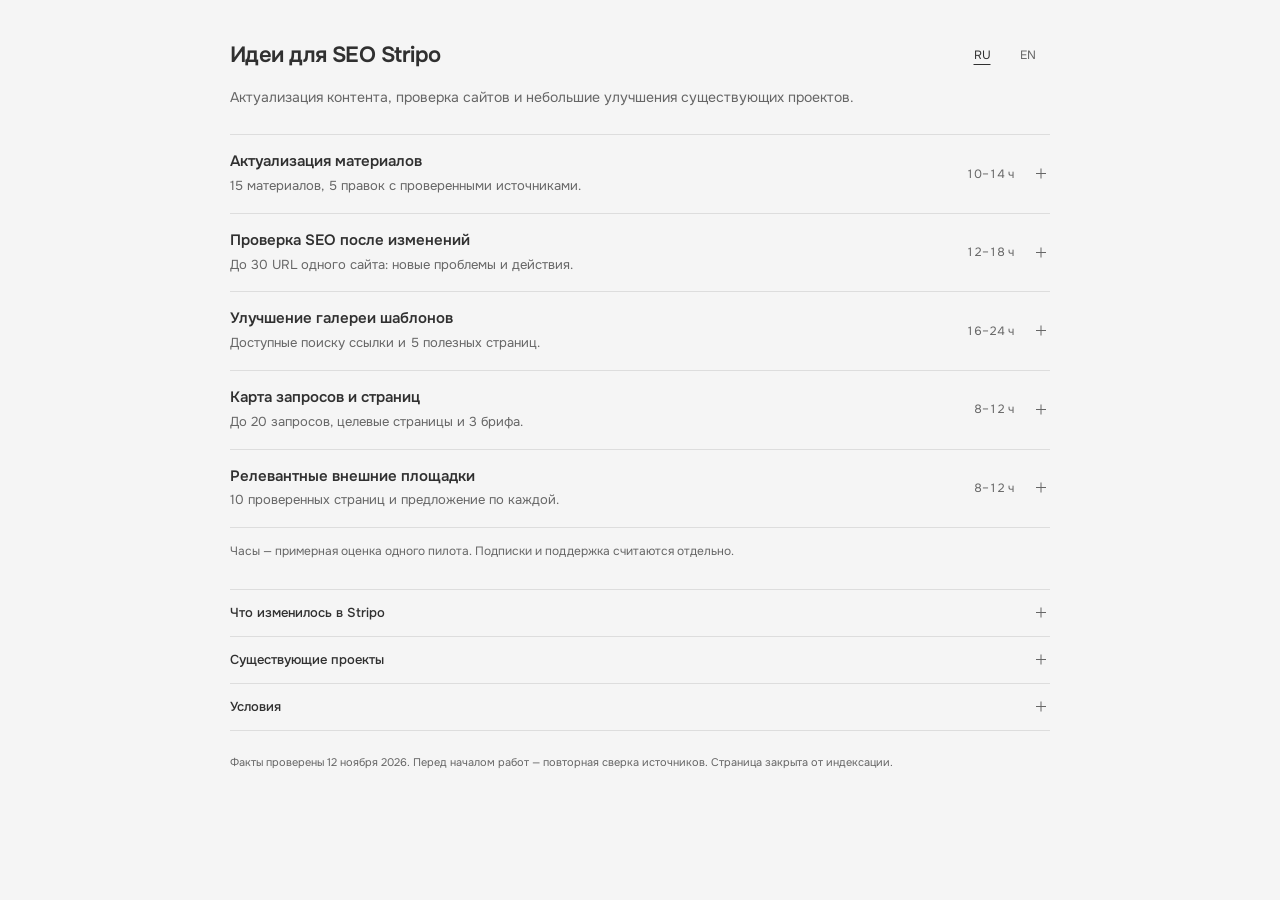
==== index.html @ 3db3735e "Present SEO ideas as neutral grayscale notes" ====
<!doctype html>
<html lang="ru">
<head>
<meta charset="utf-8">
<meta name="viewport" content="width=device-width, initial-scale=1">
<title>Идеи для SEO Stripo</title>
<meta name="description" content="Заметки об актуализации контента, проверке сайтов и развитии существующих SEO-проектов.">
<meta name="robots" content="noindex, nofollow, noarchive">
<meta property="og:type" content="website">
<meta property="og:locale" content="ru_RU">
<meta property="og:title" content="Идеи для SEO Stripo">
<meta property="og:description" content="Заметки об актуализации контента, проверке сайтов и развитии существующих SEO-проектов.">
<meta property="og:url" content="https://deredskoy.github.io/growth-plan-2027/">
<meta property="og:image" content="https://deredskoy.github.io/growth-plan-2027/assets/og-ideas-ru.png?v=notes-20261112">
<meta property="og:image:width" content="1200">
<meta property="og:image:height" content="630">
<meta name="theme-color" content="#f5f5f5">
<link rel="icon" href="assets/favicon.svg?v=notes-20261112" type="image/svg+xml">
<link rel="preload" href="assets/fonts/onest-cyrillic-wght-normal.woff2" as="font" type="font/woff2" crossorigin>
<link rel="stylesheet" href="assets/style.css?v=notes-20261112">
<script src="assets/app.js?v=notes-20261112" defer></script>
</head>
<body>
<a class="skip" href="#main">Перейти к содержимому</a>
<header class="notes-header wrap">
<div class="bar"><h1>Идеи для SEO Stripo</h1><nav class="lang" aria-label="Язык страницы"><a href="./" lang="ru" hreflang="ru" aria-current="page">RU</a><a href="en/" lang="en" hreflang="en">EN</a></nav></div>
<p class="intro">Актуализация контента, проверка сайтов и небольшие улучшения существующих проектов.</p>
</header>
<main class="wrap workspace" id="main">
<section class="ideas" id="ideas" aria-label="Идеи">
  <div class="idea-list"><details class="idea" name="ideas" id="i1">
<summary><span class="idea-copy"><span class="idea-title">Актуализация материалов</span><span class="idea-desc">15 материалов, 5 правок с проверенными источниками.</span></span><span class="idea-hours">10–14 ч</span><span class="toggle" aria-hidden="true"></span></summary>
<div class="idea-body"><dl><div><dt>Суть</dt><dd>Сопоставить материалы с публичными релизами и документацией Stripo. Подготовить замену устаревших фрагментов с источником и датой проверки. Первые темы: AI, widgets, импорт HTML и возможности Plugin.</dd></div><div><dt>Проверка пользы</dt><dd>Оценить число исправленных фактов и время проверки одного материала. Автоматизация имеет смысл только при повторяющихся полезных правках.</dd></div><div><dt>Доступ и инструменты</dt><dd>Правки на обслуживаемых сайтах — в пределах текущих прав. Для stripo.email — готовые замены SEO-команде. Начать можно с таблицы и ручной сверки; для отслеживания источников есть <a href="https://visualping.io/" target="_blank" rel="noopener noreferrer">Visualping</a>.</dd></div></dl></div>
</details><details class="idea" name="ideas" id="i2">
<summary><span class="idea-copy"><span class="idea-title">Проверка SEO после изменений</span><span class="idea-desc">До 30 URL одного сайта: новые проблемы и действия.</span></span><span class="idea-hours">12–18 ч</span><span class="toggle" aria-hidden="true"></span></summary>
<div class="idea-body"><dl><div><dt>Суть</dt><dd>Дополнить существующие проверки сравнением с прошлым результатом: исчезнувший title, изменившийся canonical, случайный noindex, нерабочие ссылки. В отчёте — URL, изменение, приоритет и способ исправления.</dd></div><div><dt>Проверка пользы</dt><dd>Сравнить время ручной проверки до и после пилота, число подтверждённых проблем и ложных сигналов. При избытке шума сократить набор проверок. Дополнение к существующему аудиту.</dd></div><div><dt>Доступ и инструменты</dt><dd>Для диагностики достаточно публичных страниц. Исправления — в пределах текущих прав на обслуживаемых сайтах. Первый обход можно выполнить через <a href="https://www.screamingfrog.co.uk/seo-spider/" target="_blank" rel="noopener noreferrer">Screaming Frog</a>; регулярный сбор — после проверки пользы.</dd></div></dl></div>
</details><details class="idea" name="ideas" id="i3">
<summary><span class="idea-copy"><span class="idea-title">Улучшение галереи шаблонов</span><span class="idea-desc">Доступные поиску ссылки и 5 полезных страниц.</span></span><span class="idea-hours">16–24 ч</span><span class="toggle" aria-hidden="true"></span></summary>
<div class="idea-body"><dl><div><dt>Суть</dt><dd>Проверить доступность следующих страниц галереи через обычные HTML-ссылки. Исправить переходы и дополнить пять шаблонов оригинальными пояснениями: задача, подходящий сценарий, ограничения и связанные примеры.</dd></div><div><dt>Проверка пользы</dt><dd>Повторный обход проверяет доступность страниц. Редакционная оценка — пользу новых пояснений. При наличии Search Console можно сравнить показы и клики после индексации. Без данных вывод о росте трафика невозможен. Пилот ограничен одной галереей.</dd></div><div><dt>Доступ и инструменты</dt><dd>Достаточно обслуживаемого сайта, текущей платформы и <a href="https://www.screamingfrog.co.uk/seo-spider/" target="_blank" rel="noopener noreferrer">Screaming Frog</a>. Новые домены и массовое размножение страниц в пилот не входят.</dd></div></dl></div>
</details><details class="idea" name="ideas" id="i4">
<summary><span class="idea-copy"><span class="idea-title">Карта запросов и страниц</span><span class="idea-desc">До 20 запросов, целевые страницы и 3 брифа.</span></span><span class="idea-hours">8–12 ч</span><span class="toggle" aria-hidden="true"></span></summary>
<div class="idea-body"><dl><div><dt>Суть</dt><dd>Сопоставить публичную выдачу и существующие страницы: где уже есть ответ, где достаточно правки, а где нужен отдельный материал. Темы: widgets, импорт HTML, работа агентств, встраиваемый редактор. Новая функция сама по себе ещё не доказывает спрос.</dd></div><div><dt>Проверка пользы</dt><dd>Для каждой темы — целевая страница и действие. Частотность указывается только с источником. Дополнение: небольшая повторная выборка AI-ответов с датами и цитируемыми URL. Она даёт наблюдения, а не стабильный рейтинг бренда.</dd></div><div><dt>Доступ и инструменты</dt><dd>Открытые источники. Выгрузка запросов от SEO-команды полезна, но необязательна. Достаточно таблицы и ручной проверки; <a href="https://developers.google.com/search/docs/appearance/ai-features" target="_blank" rel="noopener noreferrer">Google</a> не требует отдельной разметки для AI-ответов.</dd></div></dl></div>
</details><details class="idea" name="ideas" id="i5">
<summary><span class="idea-copy"><span class="idea-title">Релевантные внешние площадки</span><span class="idea-desc">10 проверенных страниц и предложение по каждой.</span></span><span class="idea-hours">8–12 ч</span><span class="toggle" aria-hidden="true"></span></summary>
<div class="idea-body"><dl><div><dt>Суть</dt><dd>Найти релевантные обзоры, каталоги и сравнения с конкурентами или устаревшим описанием Stripo. Для каждой страницы — предложение, какой факт обновить или каким примером дополнить материал.</dd></div><div><dt>Проверка пользы</dt><dd>Проверить ссылки, убрать дубли и оценить пригодность находок для SEO-команды. Результат — проверенный список; размещение зависит от редакторов площадок. Массовая рассылка в объём не входит.</dd></div><div><dt>Доступ и инструменты</dt><dd>Начать с публичного поиска или уже доступного экспорта <a href="https://ahrefs.com/link-intersect" target="_blank" rel="noopener noreferrer">Ahrefs Link Intersect</a>. Компоненты domain-scout пригодятся для повторных проверок. Платный API — только при наличии доступа и согласованного лимита.</dd></div></dl></div>
</details></div>
  <p class="pilot-note">Часы — примерная оценка одного пилота. Подписки и поддержка считаются отдельно.</p>
</section>
<aside class="context" aria-labelledby="research-h">
  <details class="support research" id="why"><summary id="research-h">Что изменилось в Stripo<span class="toggle" aria-hidden="true"></span></summary><p class="checked"><time datetime="2026-11-12">Проверено 12 ноября 2026</time></p><ul class="news"><li><h3>AI и работа через агентов</h3><p>MCP и Agent Plugin уже доступны. Возможная тема для обновления обзоров сценариев.</p></li><li><h3>Widgets, Themes и импорт</h3><p>Новые возможности дают темы для точечных правок и практических примеров.</p></li><li><h3>Инструменты уже существуют</h3><p>Генераторы, проверки ссылок и индикатор веса письма уже есть. Новый инструмент потребует отдельного обоснования.</p></li></ul>
  <details class="support" id="sources"><summary>Факты и первоисточники<span class="toggle" aria-hidden="true"></span></summary><ul class="support-body"><li><strong>MCP и Agent Plugin.</strong> Создание и редактирование писем описаны в <a href="https://support.stripo.email/en/articles/15921958-how-to-connect-your-ai-assistant-to-stripo" target="_blank" rel="noopener noreferrer">Help Center</a> и <a href="https://github.com/stripoinc/agent-plugin" target="_blank" rel="noopener noreferrer">официальном репозитории</a>. MCP требует подходящего плана и включения владельцем или администратором. Подключение к MCP не требуется для подготовки SEO-материалов по публичным источникам.</li><li><strong>Обновления 5–12 ноября 2026.</strong> Настройки widgets в AI-чате, JSON/RSS/XML для Smart Elements, отдельная вкладка Themes и пакетный импорт файлов: <a href="https://stripo.email/releases/" target="_blank" rel="noopener noreferrer">release notes</a>. Даты относятся к этим изменениям, не к запуску всех функций.</li><li><strong>Widgets и Themes.</strong> Действующие возможности описаны в <a href="https://stripo.email/stripo-email-widgets/" target="_blank" rel="noopener noreferrer">каталоге widgets</a> и <a href="https://support.stripo.email/en/articles/16885807-how-to-save-your-email-styles-as-a-theme-and-reuse-them" target="_blank" rel="noopener noreferrer">инструкции Themes</a>. Практические примеры требуют проверки доступного сценария.</li><li><strong>Готовые инструменты.</strong> <a href="https://stripo.email/helpful-tools/" target="_blank" rel="noopener noreferrer">Каталог Stripo</a> включает генераторы шаблонов, тем писем, подписей, UTM и QR. Проверка ссылок и индикатор веса также описаны в <a href="https://stripo.email/releases/" target="_blank" rel="noopener noreferrer">релизах</a>.</li><li><strong>Plugin, Prime, агентства.</strong> <a href="https://stripo.email/plugin/" target="_blank" rel="noopener noreferrer">Встраиваемый редактор</a>, <a href="https://stripo.email/stripo-prime-for-enterprise/" target="_blank" rel="noopener noreferrer">Prime</a> и <a href="https://stripo.email/stripo-email-builder-for-agencies/" target="_blank" rel="noopener noreferrer">решение для агентств</a> — действующие предложения и темы для SEO-материалов. Продажи и внедрения не входят в эти идеи.</li><li><strong>Landing page view.</strong> <a href="https://stripo.email/blog/landing-page-builder-gmail-promotions-tab-annotations-ticketor-integration-and-more/" target="_blank" rel="noopener noreferrer">Анонс от 30 июля 2025</a> и <a href="https://support.stripo.email/en/articles/11712283-share-an-email-template" target="_blank" rel="noopener noreferrer">Help Center</a> описывают функцию редактора и статичный просмотр без брендинга. Это не новый отдельный SEO-конструктор.</li></ul></details></details>
  <details class="support evidence" id="have"><summary>Существующие проекты<span class="toggle" aria-hidden="true"></span></summary><div class="support-body"><ul><li><strong>SEO Studio.</strong> Управление сайтами, публикация и проверка HTML. Можно дополнять существующий процесс.</li><li><strong>WP Automation.</strong> Подготовка, проверка и публикация статей. В коде от 5 ноября добавлены email-сайты и фильтр незавершённых редакторских заметок; это ещё не проверка актуальности фактов.</li><li><strong>Domain Scout.</strong> Сбор и оценка доменов, контроль квот, экспорт. Его компоненты пригодны для отбора площадок; готовый процесс анализа ссылок конкурентов не подтверждён.</li><li><strong>Мониторинг доменов.</strong> Уже разработан в локальной ветке. Работа в production не подтверждена. Повторная разработка не требуется.</li></ul><p class="evidence-note">Основание — просмотр четырёх локальных проектов. Код не доказывает запуск в production или SEO-результат. Старый генератор отдельного сайта не выделен в самостоятельное направление.</p></div></details>
  <details class="support boundary" id="scope"><summary>Условия<span class="toggle" aria-hidden="true"></span></summary><p class="support-body">Публичные источники и текущие права на обслуживаемых сайтах. Для основного сайта Stripo — готовые предложения SEO-команде. Оценка трафика возможна только при наличии данных; CRM, внутренние обсуждения и работа других команд для подготовки результата не нужны.</p></details>
</aside>
</main>
<footer class="wrap foot"><p>Факты проверены 12 ноября 2026. Перед началом работ — повторная сверка источников. Страница закрыта от индексации.</p></footer>
</body>
</html>
---- assets/style.css ----
/* Onest, SIL OFL 1.1, self-hosted variable font */
@font-face {
  font-family: "Onest";
  font-style: normal;
  font-weight: 100 900;
  font-display: swap;
  src: url("fonts/onest-cyrillic-wght-normal.woff2") format("woff2");
  unicode-range: U+0301, U+0400-045F, U+0490-0491, U+04B0-04B1, U+2116;
}
@font-face {
  font-family: "Onest";
  font-style: normal;
  font-weight: 100 900;
  font-display: swap;
  src: url("fonts/onest-latin-wght-normal.woff2") format("woff2");
  unicode-range: U+0000-00FF, U+0131, U+0152-0153, U+02BB-02BC, U+02C6, U+02DA, U+02DC, U+0304, U+0308, U+0329, U+2000-206F, U+20AC, U+2122, U+2191, U+2193, U+2212, U+2215, U+FEFF, U+FFFD;
}

/* A single quiet column of working notes. */
:root {
  --background: #f5f5f5;
  --foreground: #303030;
  --muted: #666666;
  --border: #dddddd;
  --hover: #eeeeee;
  --focus: #555555;
  --font: "Onest", ui-sans-serif, system-ui, -apple-system, "Segoe UI", sans-serif;
  color-scheme: light;
}
*, *::before, *::after { box-sizing: border-box; }
html { -webkit-text-size-adjust: 100%; }
body { margin: 0; background: var(--background); color: var(--foreground); font: 400 15px/1.6 var(--font); -webkit-font-smoothing: antialiased; }
h1, h2, h3, p, ul, dl, dd { margin: 0; }
ul { list-style: none; padding: 0; }
a { color: inherit; text-underline-offset: 3px; text-decoration-color: #999999; }
a:hover { text-decoration-color: currentColor; }
:focus-visible { outline: 2px solid var(--focus); outline-offset: 4px; border-radius: 2px; }
.wrap { width: min(calc(100% - 48px), 820px); margin-inline: auto; }
.skip { position: absolute; top: -80px; left: 16px; padding: 8px 12px; background: var(--background); }
.skip:focus { top: 12px; }
.notes-header { padding-top: 34px; }
.bar { display: flex; justify-content: space-between; align-items: center; gap: 20px; }
h1 { font-size: 22px; line-height: 1.35; font-weight: 620; letter-spacing: -.025em; }
.lang { display: flex; align-items: center; gap: 2px; flex-shrink: 0; }
.lang a { display: grid; place-items: center; min-width: 44px; min-height: 44px; text-decoration: none; font-size: 12px; color: var(--muted); }
.lang a[aria-current] { color: var(--foreground); text-decoration: underline; text-underline-offset: 5px; }
.lang a:hover { background: var(--hover); }
.intro { max-width: 72ch; margin-top: 8px; color: var(--muted); font-size: 14px; }
.workspace { padding-top: 26px; }
.idea { border-bottom: 1px solid var(--border); scroll-margin-top: 16px; }
.idea:first-child { border-top: 1px solid var(--border); }
summary { list-style: none; cursor: pointer; -webkit-tap-highlight-color: transparent; }
summary::-webkit-details-marker { display: none; }
summary::marker { content: ""; }
.idea > summary { display: grid; grid-template-columns: minmax(0, 1fr) auto 18px; gap: 18px; align-items: center; padding: 16px 0; }
.idea-title { display: block; font-size: 15px; line-height: 1.45; font-weight: 580; }
.idea-desc { display: block; margin-top: 3px; font-size: 13px; color: var(--muted); line-height: 1.6; }
.idea-hours { white-space: nowrap; font-size: 12px; font-variant-numeric: tabular-nums; color: var(--muted); }
.toggle { display: block; width: 18px; height: 18px; flex-shrink: 0; position: relative; color: var(--muted); }
.toggle::before, .toggle::after { content: ""; position: absolute; top: 8px; left: 4px; width: 10px; height: 1px; background: currentColor; }
.toggle::after { transform: rotate(90deg); }
details[open] > summary .toggle::after { transform: rotate(0); }
summary:hover { background: var(--hover); }
.idea-body { padding: 0 36px 22px 0; }
.idea-body dl { display: grid; gap: 14px; }
.idea-body dt { font-size: 13px; font-weight: 600; margin-bottom: 3px; }
.idea-body dd { max-width: 76ch; font-size: 14px; line-height: 1.65; }
.pilot-note { margin-top: 14px; max-width: 76ch; font-size: 12px; color: var(--muted); }
.context { margin-top: 28px; border-top: 1px solid var(--border); }
.support { border-bottom: 1px solid var(--border); scroll-margin-top: 16px; }
.support > summary { display: flex; justify-content: space-between; align-items: center; gap: 20px; min-height: 46px; padding-block: 10px; font-size: 13px; font-weight: 520; }
.support-body { padding: 4px 32px 16px 0; font-size: 13px; }
.support-body li + li { margin-top: 12px; }
.support-body strong { font-weight: 600; }
.checked { font-size: 12px; color: var(--muted); margin-bottom: 14px; }
.news { display: grid; gap: 12px; margin-bottom: 14px; max-width: 76ch; }
.news h3 { font-size: 13px; font-weight: 600; }
.news p { margin-top: 2px; font-size: 13px; color: var(--muted); }
.research .support { border-top: 1px solid var(--border); border-bottom: 0; }
.research .support > summary { font-weight: 400; }
.evidence-note { margin-top: 12px; color: var(--muted); }
.foot { padding-block: 22px 32px; font-size: 11px; line-height: 1.65; color: var(--muted); }
.foot p { max-width: 100ch; }
@media (max-width: 560px) {
  .wrap { width: calc(100% - 36px); }
  .notes-header { padding-top: 18px; }
  .bar { gap: 10px; }
  h1 { font-size: 19px; }
  .intro { margin-top: 6px; font-size: 13px; }
  .workspace { padding-top: 22px; }
  .idea > summary { gap: 12px; padding-block: 14px; }
  .idea-title { font-size: 14px; }
  .idea-desc { font-size: 12px; }
  .idea-hours { font-size: 11px; align-self: start; margin-top: 3px; }
  .idea-body { padding-right: 0; }
  .idea-body dd { font-size: 13px; }
  .support-body { padding-right: 0; }
  .context { margin-top: 24px; }
}
@media print {
  body { background: white; color: black; }
  .wrap { width: 100%; }
  .lang, .skip, .toggle { display: none; }
  .notes-header { padding-top: 0; }
  .idea { break-inside: avoid; }
}
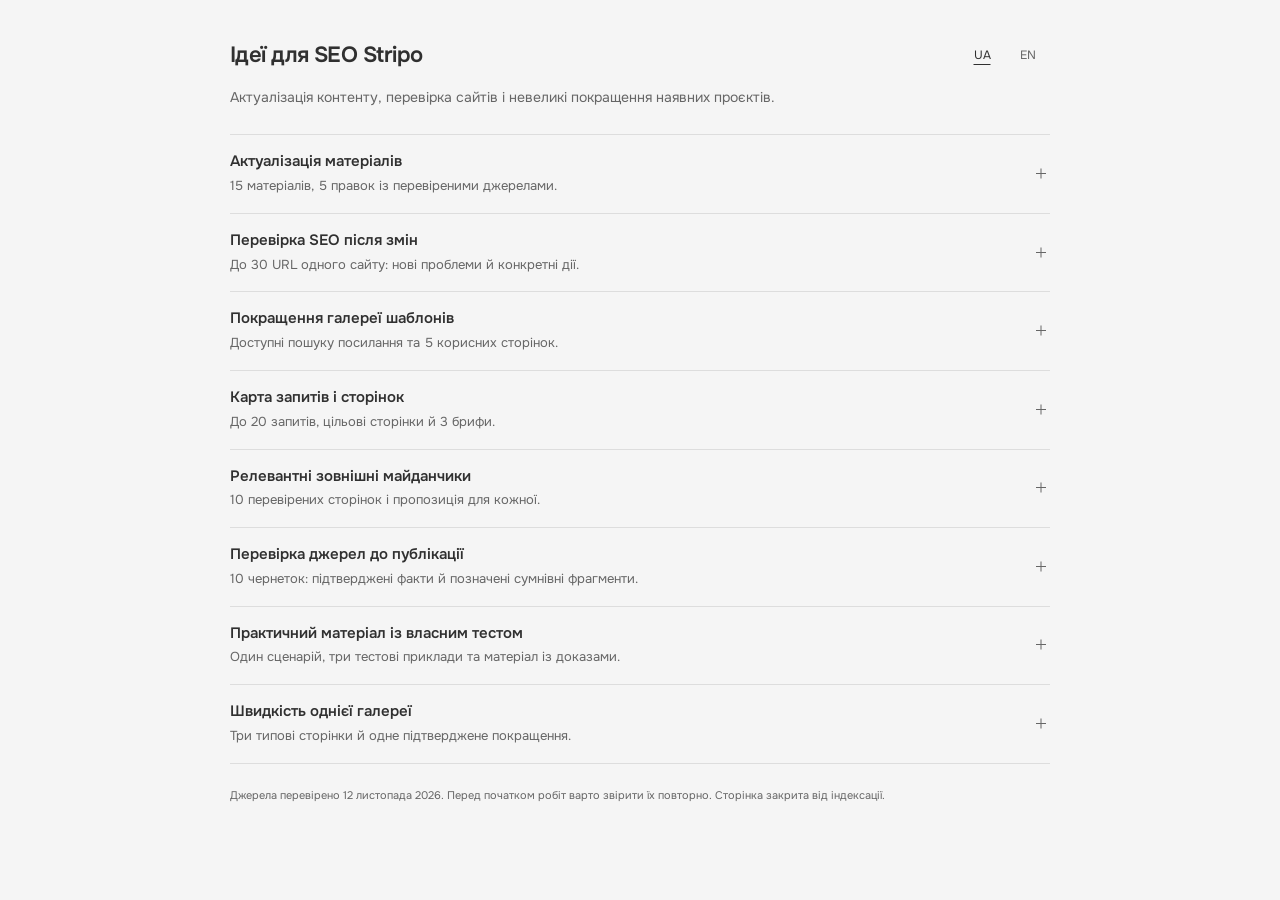
==== commit 993372c1: "Expand Ukrainian SEO notes with sourced pilot ideas" ====
--- a/index.html
+++ b/index.html
@@ -1,58 +1,109 @@
 <!doctype html>
-<html lang="ru">
+<html lang="uk">
 <head>
 <meta charset="utf-8">
 <meta name="viewport" content="width=device-width, initial-scale=1">
-<title>Идеи для SEO Stripo</title>
-<meta name="description" content="Заметки об актуализации контента, проверке сайтов и развитии существующих SEO-проектов.">
+<title>Ідеї для SEO Stripo</title>
+<meta name="description" content="Вісім SEO-ідей із практичними діями, обґрунтуванням, джерелами та способами оцінити результат.">
 <meta name="robots" content="noindex, nofollow, noarchive">
 <meta property="og:type" content="website">
-<meta property="og:locale" content="ru_RU">
-<meta property="og:title" content="Идеи для SEO Stripo">
-<meta property="og:description" content="Заметки об актуализации контента, проверке сайтов и развитии существующих SEO-проектов.">
+<meta property="og:locale" content="uk_UA">
+<meta property="og:title" content="Ідеї для SEO Stripo">
+<meta property="og:description" content="Вісім SEO-ідей із практичними діями, обґрунтуванням, джерелами та способами оцінити результат.">
 <meta property="og:url" content="https://deredskoy.github.io/growth-plan-2027/">
-<meta property="og:image" content="https://deredskoy.github.io/growth-plan-2027/assets/og-ideas-ru.png?v=notes-20261112">
+<meta property="og:image" content="https://deredskoy.github.io/growth-plan-2027/assets/og-ideas-uk.png?v=notes-20261112-r3">
 <meta property="og:image:width" content="1200">
 <meta property="og:image:height" content="630">
 <meta name="theme-color" content="#f5f5f5">
 <link rel="icon" href="assets/favicon.svg?v=notes-20261112" type="image/svg+xml">
 <link rel="preload" href="assets/fonts/onest-cyrillic-wght-normal.woff2" as="font" type="font/woff2" crossorigin>
-<link rel="stylesheet" href="assets/style.css?v=notes-20261112">
+<link rel="stylesheet" href="assets/style.css?v=notes-20261112-r3">
 <script src="assets/app.js?v=notes-20261112" defer></script>
 </head>
 <body>
-<a class="skip" href="#main">Перейти к содержимому</a>
+<a class="skip" href="#main">Перейти до змісту</a>
 <header class="notes-header wrap">
-<div class="bar"><h1>Идеи для SEO Stripo</h1><nav class="lang" aria-label="Язык страницы"><a href="./" lang="ru" hreflang="ru" aria-current="page">RU</a><a href="en/" lang="en" hreflang="en">EN</a></nav></div>
-<p class="intro">Актуализация контента, проверка сайтов и небольшие улучшения существующих проектов.</p>
+<div class="bar"><h1>Ідеї для SEO Stripo</h1><nav class="lang" aria-label="Мова сторінки"><a href="./" lang="uk" hreflang="uk" aria-current="page">UA</a><a href="en/" lang="en" hreflang="en">EN</a></nav></div>
+<p class="intro">Актуалізація контенту, перевірка сайтів і невеликі покращення наявних проєктів.</p>
 </header>
 <main class="wrap workspace" id="main">
-<section class="ideas" id="ideas" aria-label="Идеи">
-  <div class="idea-list"><details class="idea" name="ideas" id="i1">
-<summary><span class="idea-copy"><span class="idea-title">Актуализация материалов</span><span class="idea-desc">15 материалов, 5 правок с проверенными источниками.</span></span><span class="idea-hours">10–14 ч</span><span class="toggle" aria-hidden="true"></span></summary>
-<div class="idea-body"><dl><div><dt>Суть</dt><dd>Сопоставить материалы с публичными релизами и документацией Stripo. Подготовить замену устаревших фрагментов с источником и датой проверки. Первые темы: AI, widgets, импорт HTML и возможности Plugin.</dd></div><div><dt>Проверка пользы</dt><dd>Оценить число исправленных фактов и время проверки одного материала. Автоматизация имеет смысл только при повторяющихся полезных правках.</dd></div><div><dt>Доступ и инструменты</dt><dd>Правки на обслуживаемых сайтах — в пределах текущих прав. Для stripo.email — готовые замены SEO-команде. Начать можно с таблицы и ручной сверки; для отслеживания источников есть <a href="https://visualping.io/" target="_blank" rel="noopener noreferrer">Visualping</a>.</dd></div></dl></div>
-</details><details class="idea" name="ideas" id="i2">
-<summary><span class="idea-copy"><span class="idea-title">Проверка SEO после изменений</span><span class="idea-desc">До 30 URL одного сайта: новые проблемы и действия.</span></span><span class="idea-hours">12–18 ч</span><span class="toggle" aria-hidden="true"></span></summary>
-<div class="idea-body"><dl><div><dt>Суть</dt><dd>Дополнить существующие проверки сравнением с прошлым результатом: исчезнувший title, изменившийся canonical, случайный noindex, нерабочие ссылки. В отчёте — URL, изменение, приоритет и способ исправления.</dd></div><div><dt>Проверка пользы</dt><dd>Сравнить время ручной проверки до и после пилота, число подтверждённых проблем и ложных сигналов. При избытке шума сократить набор проверок. Дополнение к существующему аудиту.</dd></div><div><dt>Доступ и инструменты</dt><dd>Для диагностики достаточно публичных страниц. Исправления — в пределах текущих прав на обслуживаемых сайтах. Первый обход можно выполнить через <a href="https://www.screamingfrog.co.uk/seo-spider/" target="_blank" rel="noopener noreferrer">Screaming Frog</a>; регулярный сбор — после проверки пользы.</dd></div></dl></div>
-</details><details class="idea" name="ideas" id="i3">
-<summary><span class="idea-copy"><span class="idea-title">Улучшение галереи шаблонов</span><span class="idea-desc">Доступные поиску ссылки и 5 полезных страниц.</span></span><span class="idea-hours">16–24 ч</span><span class="toggle" aria-hidden="true"></span></summary>
-<div class="idea-body"><dl><div><dt>Суть</dt><dd>Проверить доступность следующих страниц галереи через обычные HTML-ссылки. Исправить переходы и дополнить пять шаблонов оригинальными пояснениями: задача, подходящий сценарий, ограничения и связанные примеры.</dd></div><div><dt>Проверка пользы</dt><dd>Повторный обход проверяет доступность страниц. Редакционная оценка — пользу новых пояснений. При наличии Search Console можно сравнить показы и клики после индексации. Без данных вывод о росте трафика невозможен. Пилот ограничен одной галереей.</dd></div><div><dt>Доступ и инструменты</dt><dd>Достаточно обслуживаемого сайта, текущей платформы и <a href="https://www.screamingfrog.co.uk/seo-spider/" target="_blank" rel="noopener noreferrer">Screaming Frog</a>. Новые домены и массовое размножение страниц в пилот не входят.</dd></div></dl></div>
-</details><details class="idea" name="ideas" id="i4">
-<summary><span class="idea-copy"><span class="idea-title">Карта запросов и страниц</span><span class="idea-desc">До 20 запросов, целевые страницы и 3 брифа.</span></span><span class="idea-hours">8–12 ч</span><span class="toggle" aria-hidden="true"></span></summary>
-<div class="idea-body"><dl><div><dt>Суть</dt><dd>Сопоставить публичную выдачу и существующие страницы: где уже есть ответ, где достаточно правки, а где нужен отдельный материал. Темы: widgets, импорт HTML, работа агентств, встраиваемый редактор. Новая функция сама по себе ещё не доказывает спрос.</dd></div><div><dt>Проверка пользы</dt><dd>Для каждой темы — целевая страница и действие. Частотность указывается только с источником. Дополнение: небольшая повторная выборка AI-ответов с датами и цитируемыми URL. Она даёт наблюдения, а не стабильный рейтинг бренда.</dd></div><div><dt>Доступ и инструменты</dt><dd>Открытые источники. Выгрузка запросов от SEO-команды полезна, но необязательна. Достаточно таблицы и ручной проверки; <a href="https://developers.google.com/search/docs/appearance/ai-features" target="_blank" rel="noopener noreferrer">Google</a> не требует отдельной разметки для AI-ответов.</dd></div></dl></div>
-</details><details class="idea" name="ideas" id="i5">
-<summary><span class="idea-copy"><span class="idea-title">Релевантные внешние площадки</span><span class="idea-desc">10 проверенных страниц и предложение по каждой.</span></span><span class="idea-hours">8–12 ч</span><span class="toggle" aria-hidden="true"></span></summary>
-<div class="idea-body"><dl><div><dt>Суть</dt><dd>Найти релевантные обзоры, каталоги и сравнения с конкурентами или устаревшим описанием Stripo. Для каждой страницы — предложение, какой факт обновить или каким примером дополнить материал.</dd></div><div><dt>Проверка пользы</dt><dd>Проверить ссылки, убрать дубли и оценить пригодность находок для SEO-команды. Результат — проверенный список; размещение зависит от редакторов площадок. Массовая рассылка в объём не входит.</dd></div><div><dt>Доступ и инструменты</dt><dd>Начать с публичного поиска или уже доступного экспорта <a href="https://ahrefs.com/link-intersect" target="_blank" rel="noopener noreferrer">Ahrefs Link Intersect</a>. Компоненты domain-scout пригодятся для повторных проверок. Платный API — только при наличии доступа и согласованного лимита.</dd></div></dl></div>
-</details></div>
-  <p class="pilot-note">Часы — примерная оценка одного пилота. Подписки и поддержка считаются отдельно.</p>
+<section class="ideas" id="ideas" aria-label="Ідеї">
+  <div class="idea-list">
+<details class="idea" name="ideas" id="i1">
+<summary><span class="idea-copy"><span class="idea-title">Актуалізація матеріалів</span><span class="idea-desc">15 матеріалів, 5 правок із перевіреними джерелами.</span></span><span class="toggle" aria-hidden="true"></span></summary>
+<div class="idea-body"><dl>
+<div><dt>Що зробити</dt><dd><p>Зіставити 15 наявних матеріалів із публічними релізами й документацією Stripo. Для застарілих тверджень підготувати готову заміну, джерело та дату перевірки. Результат першого проходу — до п’яти змістовних правок, які можна передати на публікацію.</p><p>Наприклад, огляд AI-редакторів можна перевірити за <a href="https://stripo.email/releases/" target="_blank" rel="noopener noreferrer">релізами Stripo</a> та <a href="https://support.stripo.email/en/articles/15921958-how-to-connect-your-ai-assistant-to-stripo" target="_blank" rel="noopener noreferrer">документацією MCP</a>: які дії вже доступні, які є обмеження й що змінилося в сценарії роботи. Це приклад перевірки, а не твердження, що конкретна стаття вже містить помилку.</p></dd></div>
+<div><dt>Чому це може бути корисно</dt><dd><p>Застарілий опис може завадити читачеві правильно вибрати інструмент або виконати задачу. Виправлення фактів покращує сам матеріал. <a href="https://developers.google.com/search/docs/fundamentals/creating-helpful-content" target="_blank" rel="noopener noreferrer">Google радить оцінювати достовірність, джерела й додану користь контенту</a>; проста зміна дати без змістовного оновлення не робить його кращим.</p><p>Практична гіпотеза для SEO-команди: черга «фрагмент — перевірений факт — готова заміна» зменшить повторні ручні звірки. Це можна перевірити без припущень про майбутній трафік.</p></dd></div>
+<div><dt>Як перевірити результат</dt><dd><p>Зберегти перелік перевірених URL, кількість знайдених помилок і правок, придатних до публікації. Порівняти час перевірки одного матеріалу з попереднім способом роботи. Якщо правок мало або команда їх не використовує, не автоматизувати процес.</p><p>Покази й кліки оцінювати окремо, якщо доступні дані за зіставні періоди. Саме оновлення тексту не доводить, що зміна трафіку спричинена ним.</p></dd></div>
+<div><dt>Обсяг та інструменти</dt><dd><p>На обслуговуваних сайтах правки можливі в межах наявних дозволів; для stripo.email результатом будуть готові пропозиції SEO-команді. Достатньо таблиці та ручної перевірки. <a href="https://visualping.io/" target="_blank" rel="noopener noreferrer">Visualping</a> може відстежувати зміни джерел; власну автоматизацію варто додавати лише для повторюваної роботи.</p></dd></div>
+</dl></div>
+</details>
+<details class="idea" name="ideas" id="i2">
+<summary><span class="idea-copy"><span class="idea-title">Перевірка SEO після змін</span><span class="idea-desc">До 30 URL одного сайту: нові проблеми й конкретні дії.</span></span><span class="toggle" aria-hidden="true"></span></summary>
+<div class="idea-body"><dl>
+<div><dt>Що зробити</dt><dd><p>Взяти до 30 важливих URL одного сайту й зберегти початковий стан: відповідь сервера, title, canonical, правила індексації та посилання. Після наступної публікації порівняти результати. У короткому звіті показувати змінене значення, пріоритет і можливе виправлення.</p><p>Наприклад, якщо після зміни шаблону сторінка отримала noindex, це важливіший сигнал, ніж новий title. Заплановані зміни не повинні потрапляти до списку помилок.</p></dd></div>
+<div><dt>Чому це може бути корисно</dt><dd><p><a href="https://developers.google.com/search/docs/essentials/technical" target="_blank" rel="noopener noreferrer">Технічні вимоги Google</a> включають доступність для Googlebot, успішну відповідь HTTP 200 та вміст, придатний для індексації. Перевірка може виявити регресію, яка порушує ці умови. Водночас відсутність title і блокування індексації — різні за наслідками проблеми.</p><p>Очікувана користь для команди — швидше помічати нові дефекти, не перечитуючи повний аудит після кожної зміни. Це доповнення до вже наявних перевірок сайту.</p></dd></div>
+<div><dt>Як перевірити результат</dt><dd><p>Для двох послідовних перевірок порахувати підтверджені дефекти, хибні сигнали та час розбору звіту. Повторний обхід після правок має підтвердити усунення конкретних проблем. Якщо повідомлення переважно не потребують дій, звузити набір правил.</p><p>Технічна коректність робить індексацію можливою, але не гарантує її. Звіт показує стан сторінок; він не доводить зміну позицій у пошуку.</p></dd></div>
+<div><dt>Обсяг та інструменти</dt><dd><p>Публічних сторінок достатньо для початкової діагностики. Виправлення — лише на сайтах із наявними правами. Перший обхід можливий у <a href="https://www.screamingfrog.co.uk/seo-spider/" target="_blank" rel="noopener noreferrer">Screaming Frog</a>; вбудований <a href="https://www.screamingfrog.co.uk/seo-spider/tutorials/how-to-compare-crawls/" target="_blank" rel="noopener noreferrer">Compare mode</a> потребує ліцензії та режиму зберігання в базі. Альтернатива для малого пілоту — порівняння доступних експортів у таблиці.</p></dd></div>
+</dl></div>
+</details>
+<details class="idea" name="ideas" id="i3">
+<summary><span class="idea-copy"><span class="idea-title">Покращення галереї шаблонів</span><span class="idea-desc">Доступні пошуку посилання та 5 корисних сторінок.</span></span><span class="toggle" aria-hidden="true"></span></summary>
+<div class="idea-body"><dl>
+<div><dt>Що зробити</dt><dd><p>Перевірити одну галерею: чи можна перейти до всіх вибраних шаблонів через звичайні посилання, зокрема після першої порції карток. За потреби додати доступні для обходу наступні сторінки. Для п’яти шаблонів підготувати оригінальні пояснення: для якої задачі підходять, що варто адаптувати та які мають обмеження.</p><p>Наприклад, сторінка welcome-листа може пояснювати, який блок використати для першої дії користувача й коли шаблон не підходить. Це має допомагати вибору, а не просто збільшувати кількість слів.</p></dd></div>
+<div><dt>Чому це може бути корисно</dt><dd><p><a href="https://developers.google.com/search/docs/specialty/ecommerce/pagination-and-incremental-page-loading" target="_blank" rel="noopener noreferrer">Google пояснює, що краулер не натискає кнопки «Показати ще»</a> й зазвичай не запускає дії, що потребують взаємодії користувача. Звичайні HTML-посилання дають надійніший шлях до наступних сторінок. Це не означає, що всі нинішні URL неіндексовані: вони можуть бути відомі з інших джерел.</p><p>Окреме пояснення сценарію додає користь порівняно з копією опису з API. Це узгоджується з <a href="https://developers.google.com/search/docs/fundamentals/creating-helpful-content" target="_blank" rel="noopener noreferrer">критеріями оригінального й корисного контенту Google</a>. Гіпотеза — зробити наявну галерею кориснішою для пошуку та вибору шаблону.</p></dd></div>
+<div><dt>Як перевірити результат</dt><dd><p>Після правок повторити обхід і перевірити, чи знаходяться всі URL пілоту. Окремо оцінити п’ять текстів: чи відповідають вони на практичні запитання й чи відрізняються змістом, а не перестановкою слів.</p><p>За наявності Search Console спостерігати за індексацією, показами й кліками після повторного обходу Google. Без цих даних можна підтвердити технічні та редакційні зміни, але не приріст трафіку. Масштабування на інші галереї — лише після оцінки першої.</p></dd></div>
+<div><dt>Обсяг та інструменти</dt><dd><p>Використовуються наявний сайт, його процес публікації та поточні права доступу. Обхід — через <a href="https://www.screamingfrog.co.uk/seo-spider/" target="_blank" rel="noopener noreferrer">Screaming Frog</a> або вже створені перевірки. Нові домени й масове створення сторінок для цього не потрібні.</p></dd></div>
+</dl></div>
+</details>
+<details class="idea" name="ideas" id="i4">
+<summary><span class="idea-copy"><span class="idea-title">Карта запитів і сторінок</span><span class="idea-desc">До 20 запитів, цільові сторінки й 3 брифи.</span></span><span class="toggle" aria-hidden="true"></span></summary>
+<div class="idea-body"><dl>
+<div><dt>Що зробити</dt><dd><p>Вибрати до 20 запитів навколо конкретних задач і вручну зіставити видачу з наявними сторінками. Для кожної групи зафіксувати потребу читача, відповідний URL, прогалину й наступну дію: доповнити текст, змінити внутрішнє посилання або підготувати окремий матеріал.</p><p>«Редактор для агентства», «вбудувати редактор у SaaS» і «створити лист через AI» можуть потребувати різних відповідей. Результат — одна карта й три брифи з прикладами, джерелами та вимогами до матеріалу.</p></dd></div>
+<div><dt>Чому це може бути корисно</dt><dd><p><a href="https://developers.google.com/search/docs/fundamentals/seo-starter-guide" target="_blank" rel="noopener noreferrer">SEO Starter Guide Google</a> радить враховувати формулювання читачів, але не вимагає окремого тексту під кожен варіант запиту. Карта допомагає відрізнити нову потребу від іншого формулювання вже покритої теми.</p><p>Практична гіпотеза: SEO-команда матиме чіткіше рішення, яку сторінку покращувати, і менше дублюватиме роботу. Поява функції у Stripo сама по собі не доводить пошуковий попит; без джерела частотність не вказується.</p></dd></div>
+<div><dt>Як перевірити результат</dt><dd><p>Кожна група має завершуватися конкретною сторінкою й дією. Перевірити, чи можна почати роботу за трьома брифами без додаткового дослідження, скільки пропозицій прийнято та чи не повторюють вони вже наявні матеріали.</p><p>Додатково можна зберегти невелику повторну вибірку AI-відповідей із датами й цитованими URL. Це якісне спостереження, не стабільний рейтинг бренду. <a href="https://developers.google.com/search/docs/appearance/ai-features" target="_blank" rel="noopener noreferrer">Google не вимагає спеціальної розмітки для своїх AI-функцій</a>.</p></dd></div>
+<div><dt>Обсяг та інструменти</dt><dd><p>Для початку достатньо публічної видачі, відкритих сторінок і таблиці. Експорт запитів від SEO-команди корисний, але не є обов’язковою умовою. Для головного сайту готуються брифи; публікація залежить від наявних прав. Якщо прогалин не знайдено, нові статті не створюються заради плану.</p></dd></div>
+</dl></div>
+</details>
+<details class="idea" name="ideas" id="i5">
+<summary><span class="idea-copy"><span class="idea-title">Релевантні зовнішні майданчики</span><span class="idea-desc">10 перевірених сторінок і пропозиція для кожної.</span></span><span class="toggle" aria-hidden="true"></span></summary>
+<div class="idea-body"><dl>
+<div><dt>Що зробити</dt><dd><p>Знайти десять тематично відповідних оглядів, каталогів або порівнянь. Для кожного зберегти конкретний URL, аудиторію, згадані продукти, можливу помилку чи прогалину та коротку пропозицію доповнення. Оцінюється сторінка й її користь читачам, а не лише показник домену.</p><p>Наприклад, матеріал про вбудовані редактори може потребувати актуальної інформації про Plugin. Це предметна редакторська пропозиція; сам факт згадки конкурента ще не означає, що майданчик підходить.</p></dd></div>
+<div><dt>Чому це може бути корисно</dt><dd><p><a href="https://ahrefs.com/link-intersect" target="_blank" rel="noopener noreferrer">Ahrefs Link Intersect</a> допомагає знайти сайти, що посилаються на конкурентів, але не на вибраний сайт. <a href="https://developers.google.com/search/docs/crawling-indexing/links-crawlable" target="_blank" rel="noopener noreferrer">Google використовує посилання для виявлення сторінок і як сигнал релевантності</a>. Ці джерела пояснюють механізм, але не доводять, що конкретне розміщення відбудеться або підвищить позиції.</p><p>Практична гіпотеза: невеликий список із перевіреним контекстом і готовою пропозицією скоротить ручний відбір для SEO-команди. Наголос — на корисних редакторських доповненнях, а не на кількості потенційних контактів.</p></dd></div>
+<div><dt>Як перевірити результат</dt><dd><p>Прибрати дублі, непрацюючі сторінки й нерелевантні теми. Порахувати, скільки зі знайдених сторінок справді придатні для подальшої роботи та скільки часу займає їх перевірка. Якщо більшість відхиляється, переглянути критерії до автоматизації.</p><p>Результат цього пілоту — список і тексти пропозицій. Відповіді редакторів та публікації оцінюються окремо, якщо така робота буде погоджена. Вони не гарантуються.</p></dd></div>
+<div><dt>Обсяг та інструменти</dt><dd><p>Початок можливий із публічного пошуку або вже доступного експорту Ahrefs. Компоненти domain-scout можна використати для повторних перевірок; платний API потребує доступу й ліміту. Масова розсилка не входить до обсягу. <a href="https://developers.google.com/search/docs/essentials/spam-policies#link-spam" target="_blank" rel="noopener noreferrer">Правила Google щодо посилального спаму</a> окремо виключають купівлю посилань для маніпулювання позиціями.</p></dd></div>
+</dl></div>
+</details>
+<details class="idea" name="ideas" id="i6">
+<summary><span class="idea-copy"><span class="idea-title">Перевірка джерел до публікації</span><span class="idea-desc">10 чернеток: підтверджені факти й позначені сумнівні фрагменти.</span></span><span class="toggle" aria-hidden="true"></span></summary>
+<div class="idea-body"><dl>
+<div><dt>Що зробити</dt><dd><p>Взяти десять чернеток із наявного процесу підготовки статей. Виділити перевірювані твердження: числа, назви функцій, тарифні обмеження, цитати та порівняння. Для кожного зберегти конкретну сторінку джерела, дату й пояснення, що саме воно підтверджує.</p><p>Сумнівні фрагменти позначити для ручної перевірки, виправлення або вилучення. Посилання на головну сторінку відомого видання не замінює джерело конкретного факту.</p></dd></div>
+<div><dt>Чому це може бути корисно</dt><dd><p>У наявному конвеєрі вже є перевірки порожнього тексту й редакторських артефактів. Огляд коду показав окрему прогалину: вибір дозволеного домену для посилання ще не підтверджує твердження в статті. Цю перевірку можна додати до поточного процесу.</p><p><a href="https://developers.google.com/search/docs/fundamentals/using-gen-ai-content/" target="_blank" rel="noopener noreferrer">Google рекомендує вручну перевіряти точність і надійність AI-контенту перед публікацією</a>, зокрема метадані. Практична гіпотеза — менше непідтверджених тверджень і повторних виправлень. На відміну від актуалізації, ця задача стосується нових чернеток.</p></dd></div>
+<div><dt>Як перевірити результат</dt><dd><p>Зафіксувати підтверджені помилки, хибні сигнали й час перевірки. Порівняти матеріал до та після виправлень. Якщо автоматичні підказки доводиться переважно виправляти, залишити вузькі формальні перевірки й ручний перегляд.</p><p>Відповідь HTTP 200 або позначка «перевірено» від моделі не доводять істинність факту. Підсумок — виправлені чернетки та список проблем, а не гарантія безпомилкового тексту чи зростання позицій.</p></dd></div>
+<div><dt>Обсяг та інструменти</dt><dd><p>Достатньо власних чернеток, публічних джерел і таблиці. Перевірки доступності URL можна додати до наявного WP-процесу; відповідність джерела твердженню потрібно перевіряти за змістом. Для головного сайту результат передається як редакторські правки, без доступу до внутрішніх продуктових систем.</p></dd></div>
+</dl></div>
+</details>
+<details class="idea" name="ideas" id="i7">
+<summary><span class="idea-copy"><span class="idea-title">Практичний матеріал із власним тестом</span><span class="idea-desc">Один сценарій, три тестові приклади та матеріал із доказами.</span></span><span class="toggle" aria-hidden="true"></span></summary>
+<div class="idea-body"><dl>
+<div><dt>Що зробити</dt><dd><p>Вибрати один вузький сценарій, доступний звичайному користувачу, й перевірити його на трьох власних прикладах. Наприклад, роботу доступного <a href="https://stripo.email/stripo-email-widgets/" target="_blank" rel="noopener noreferrer">email-віджета</a> з різним вмістом. Записати початкові умови, кроки, дату, тарифні обмеження, скриншоти й фактичний результат.</p><p>Підготувати один матеріал із висновками, які можна відтворити. Якщо порівнюються два інструменти, задача й критерії мають бути однаковими. Зв’язок автора зі Stripo слід зазначити відкрито.</p></dd></div>
+<div><dt>Чому це може бути корисно</dt><dd><p><a href="https://developers.google.com/search/docs/specialty/ecommerce/write-high-quality-reviews" target="_blank" rel="noopener noreferrer">Google радить підкріплювати огляди власним досвідом, ілюстраціями, вимірюваннями та поясненням переваг і недоліків</a>. Такий матеріал дає первинні спостереження, яких немає в переказі документації. Це окремий актив для інструкцій, порівнянь і редакторських пропозицій.</p><p>Гіпотеза — читач отримає точнішу відповідь, а SEO-команда зможе повторно використовувати перевірені приклади. Зовнішні посилання й пошуковий трафік можливі, але не є гарантованим результатом тесту.</p></dd></div>
+<div><dt>Як перевірити результат</dt><dd><p>Перевірити, чи можна повторити описані кроки та чи відповідає висновок збереженим доказам. Корисний результат — конкретні нові спостереження, придатні для публікації. Якщо матеріал лише повторює Help Center, звузити запитання або зупинити експеримент.</p><p>Візуальний перегляд у редакторі не доводить сумісності з усіма поштовими клієнтами. Неперевірені режими й недоступні функції потрібно позначати, а не заповнювати припущеннями.</p></dd></div>
+<div><dt>Обсяг та інструменти</dt><dd><p>Публічне демо або вже доступний дозволений акаунт; лише власні тестові дані. Корпоративні функції без доступу не включаються до тесту. Окремий застосунок чи автоматизована лабораторія не потрібні: достатньо скриншотів, інструментів перегляду й чинного процесу підготовки матеріалів.</p></dd></div>
+</dl></div>
+</details>
+<details class="idea" name="ideas" id="i8">
+<summary><span class="idea-copy"><span class="idea-title">Швидкість однієї галереї</span><span class="idea-desc">Три типові сторінки й одне підтверджене покращення.</span></span><span class="toggle" aria-hidden="true"></span></summary>
+<div class="idea-body"><dl>
+<div><dt>Що зробити</dt><dd><p>Повторно виміряти головну сторінку, категорію та сторінку шаблону одного обслуговуваного сайту. Вибрати одну проблему, що відтворюється: завелике основне зображення, пізню появу контенту, зміщення блоків або повільний ресурс. Внести обмежене виправлення й повторити перевірку.</p><p>У переглянутому коді є зовнішні ресурси та звернення до API. Це приводи перевірити завантаження, а не доказ повільної роботи. Кешування чи оптимізація можуть існувати в інших шарах.</p></dd></div>
+<div><dt>Чому це може бути корисно</dt><dd><p><a href="https://developers.google.com/search/docs/appearance/page-experience" target="_blank" rel="noopener noreferrer">Google враховує зручність сторінки й Core Web Vitals</a>, але хороші показники не гарантують високих позицій. Безпосередня користь — швидший доступ до контенту й стабільніша взаємодія для відвідувача.</p><p><a href="https://developers.google.com/speed/docs/insights/v5/about" target="_blank" rel="noopener noreferrer">PageSpeed Insights розрізняє лабораторні та польові дані</a>. Лабораторний тест допомагає діагностувати причину; дані реальних користувачів дають інший рівень доказу. На малому сайті їх може бути недостатньо.</p></dd></div>
+<div><dt>Як перевірити результат</dt><dd><p>Зробити кілька вимірювань до та після за однакових умов. Порівняти показник, на який впливає правка: час появи основного контенту, вагу ресурсів або зміщення макета. Окремо перевірити навігацію, зображення й переходи до редактора.</p><p>Результат — повторюване покращення, а не кращий одиничний бал Lighthouse. Якщо суттєвої проблеми немає або причина поза підтримуваним кодом, завершити роботу діагностикою. Повний рефакторинг у пілот не входить.</p></dd></div>
+<div><dt>Обсяг та інструменти</dt><dd><p>Для вимірювань достатньо публічних URL і <a href="https://pagespeed.web.dev/" target="_blank" rel="noopener noreferrer">PageSpeed Insights</a>; для виправлення — вже наявних прав на сайт. Робота не потребує змін продукту Stripo чи доступу до його внутрішньої інфраструктури.</p></dd></div>
+</dl></div>
+</details>
+</div>
 </section>
-<aside class="context" aria-labelledby="research-h">
-  <details class="support research" id="why"><summary id="research-h">Что изменилось в Stripo<span class="toggle" aria-hidden="true"></span></summary><p class="checked"><time datetime="2026-11-12">Проверено 12 ноября 2026</time></p><ul class="news"><li><h3>AI и работа через агентов</h3><p>MCP и Agent Plugin уже доступны. Возможная тема для обновления обзоров сценариев.</p></li><li><h3>Widgets, Themes и импорт</h3><p>Новые возможности дают темы для точечных правок и практических примеров.</p></li><li><h3>Инструменты уже существуют</h3><p>Генераторы, проверки ссылок и индикатор веса письма уже есть. Новый инструмент потребует отдельного обоснования.</p></li></ul>
-  <details class="support" id="sources"><summary>Факты и первоисточники<span class="toggle" aria-hidden="true"></span></summary><ul class="support-body"><li><strong>MCP и Agent Plugin.</strong> Создание и редактирование писем описаны в <a href="https://support.stripo.email/en/articles/15921958-how-to-connect-your-ai-assistant-to-stripo" target="_blank" rel="noopener noreferrer">Help Center</a> и <a href="https://github.com/stripoinc/agent-plugin" target="_blank" rel="noopener noreferrer">официальном репозитории</a>. MCP требует подходящего плана и включения владельцем или администратором. Подключение к MCP не требуется для подготовки SEO-материалов по публичным источникам.</li><li><strong>Обновления 5–12 ноября 2026.</strong> Настройки widgets в AI-чате, JSON/RSS/XML для Smart Elements, отдельная вкладка Themes и пакетный импорт файлов: <a href="https://stripo.email/releases/" target="_blank" rel="noopener noreferrer">release notes</a>. Даты относятся к этим изменениям, не к запуску всех функций.</li><li><strong>Widgets и Themes.</strong> Действующие возможности описаны в <a href="https://stripo.email/stripo-email-widgets/" target="_blank" rel="noopener noreferrer">каталоге widgets</a> и <a href="https://support.stripo.email/en/articles/16885807-how-to-save-your-email-styles-as-a-theme-and-reuse-them" target="_blank" rel="noopener noreferrer">инструкции Themes</a>. Практические примеры требуют проверки доступного сценария.</li><li><strong>Готовые инструменты.</strong> <a href="https://stripo.email/helpful-tools/" target="_blank" rel="noopener noreferrer">Каталог Stripo</a> включает генераторы шаблонов, тем писем, подписей, UTM и QR. Проверка ссылок и индикатор веса также описаны в <a href="https://stripo.email/releases/" target="_blank" rel="noopener noreferrer">релизах</a>.</li><li><strong>Plugin, Prime, агентства.</strong> <a href="https://stripo.email/plugin/" target="_blank" rel="noopener noreferrer">Встраиваемый редактор</a>, <a href="https://stripo.email/stripo-prime-for-enterprise/" target="_blank" rel="noopener noreferrer">Prime</a> и <a href="https://stripo.email/stripo-email-builder-for-agencies/" target="_blank" rel="noopener noreferrer">решение для агентств</a> — действующие предложения и темы для SEO-материалов. Продажи и внедрения не входят в эти идеи.</li><li><strong>Landing page view.</strong> <a href="https://stripo.email/blog/landing-page-builder-gmail-promotions-tab-annotations-ticketor-integration-and-more/" target="_blank" rel="noopener noreferrer">Анонс от 30 июля 2025</a> и <a href="https://support.stripo.email/en/articles/11712283-share-an-email-template" target="_blank" rel="noopener noreferrer">Help Center</a> описывают функцию редактора и статичный просмотр без брендинга. Это не новый отдельный SEO-конструктор.</li></ul></details></details>
-  <details class="support evidence" id="have"><summary>Существующие проекты<span class="toggle" aria-hidden="true"></span></summary><div class="support-body"><ul><li><strong>SEO Studio.</strong> Управление сайтами, публикация и проверка HTML. Можно дополнять существующий процесс.</li><li><strong>WP Automation.</strong> Подготовка, проверка и публикация статей. В коде от 5 ноября добавлены email-сайты и фильтр незавершённых редакторских заметок; это ещё не проверка актуальности фактов.</li><li><strong>Domain Scout.</strong> Сбор и оценка доменов, контроль квот, экспорт. Его компоненты пригодны для отбора площадок; готовый процесс анализа ссылок конкурентов не подтверждён.</li><li><strong>Мониторинг доменов.</strong> Уже разработан в локальной ветке. Работа в production не подтверждена. Повторная разработка не требуется.</li></ul><p class="evidence-note">Основание — просмотр четырёх локальных проектов. Код не доказывает запуск в production или SEO-результат. Старый генератор отдельного сайта не выделен в самостоятельное направление.</p></div></details>
-  <details class="support boundary" id="scope"><summary>Условия<span class="toggle" aria-hidden="true"></span></summary><p class="support-body">Публичные источники и текущие права на обслуживаемых сайтах. Для основного сайта Stripo — готовые предложения SEO-команде. Оценка трафика возможна только при наличии данных; CRM, внутренние обсуждения и работа других команд для подготовки результата не нужны.</p></details>
-</aside>
 </main>
-<footer class="wrap foot"><p>Факты проверены 12 ноября 2026. Перед началом работ — повторная сверка источников. Страница закрыта от индексации.</p></footer>
+<footer class="wrap foot"><p>Джерела перевірено 12 листопада 2026. Перед початком робіт варто звірити їх повторно. Сторінка закрита від індексації.</p></footer>
 </body>
 </html>
--- a/assets/style.css
+++ b/assets/style.css
@@ -52,10 +52,9 @@
 summary { list-style: none; cursor: pointer; -webkit-tap-highlight-color: transparent; }
 summary::-webkit-details-marker { display: none; }
 summary::marker { content: ""; }
-.idea > summary { display: grid; grid-template-columns: minmax(0, 1fr) auto 18px; gap: 18px; align-items: center; padding: 16px 0; }
+.idea > summary { display: grid; grid-template-columns: minmax(0, 1fr) 18px; gap: 18px; align-items: center; padding: 16px 0; }
 .idea-title { display: block; font-size: 15px; line-height: 1.45; font-weight: 580; }
 .idea-desc { display: block; margin-top: 3px; font-size: 13px; color: var(--muted); line-height: 1.6; }
-.idea-hours { white-space: nowrap; font-size: 12px; font-variant-numeric: tabular-nums; color: var(--muted); }
 .toggle { display: block; width: 18px; height: 18px; flex-shrink: 0; position: relative; color: var(--muted); }
 .toggle::before, .toggle::after { content: ""; position: absolute; top: 8px; left: 4px; width: 10px; height: 1px; background: currentColor; }
 .toggle::after { transform: rotate(90deg); }
@@ -64,21 +63,8 @@
 .idea-body { padding: 0 36px 22px 0; }
 .idea-body dl { display: grid; gap: 14px; }
 .idea-body dt { font-size: 13px; font-weight: 600; margin-bottom: 3px; }
+.idea-body dd p + p { margin-top: 10px; }
 .idea-body dd { max-width: 76ch; font-size: 14px; line-height: 1.65; }
-.pilot-note { margin-top: 14px; max-width: 76ch; font-size: 12px; color: var(--muted); }
-.context { margin-top: 28px; border-top: 1px solid var(--border); }
-.support { border-bottom: 1px solid var(--border); scroll-margin-top: 16px; }
-.support > summary { display: flex; justify-content: space-between; align-items: center; gap: 20px; min-height: 46px; padding-block: 10px; font-size: 13px; font-weight: 520; }
-.support-body { padding: 4px 32px 16px 0; font-size: 13px; }
-.support-body li + li { margin-top: 12px; }
-.support-body strong { font-weight: 600; }
-.checked { font-size: 12px; color: var(--muted); margin-bottom: 14px; }
-.news { display: grid; gap: 12px; margin-bottom: 14px; max-width: 76ch; }
-.news h3 { font-size: 13px; font-weight: 600; }
-.news p { margin-top: 2px; font-size: 13px; color: var(--muted); }
-.research .support { border-top: 1px solid var(--border); border-bottom: 0; }
-.research .support > summary { font-weight: 400; }
-.evidence-note { margin-top: 12px; color: var(--muted); }
 .foot { padding-block: 22px 32px; font-size: 11px; line-height: 1.65; color: var(--muted); }
 .foot p { max-width: 100ch; }
 @media (max-width: 560px) {
@@ -91,11 +77,8 @@
   .idea > summary { gap: 12px; padding-block: 14px; }
   .idea-title { font-size: 14px; }
   .idea-desc { font-size: 12px; }
-  .idea-hours { font-size: 11px; align-self: start; margin-top: 3px; }
   .idea-body { padding-right: 0; }
   .idea-body dd { font-size: 13px; }
-  .support-body { padding-right: 0; }
-  .context { margin-top: 24px; }
 }
 @media print {
   body { background: white; color: black; }
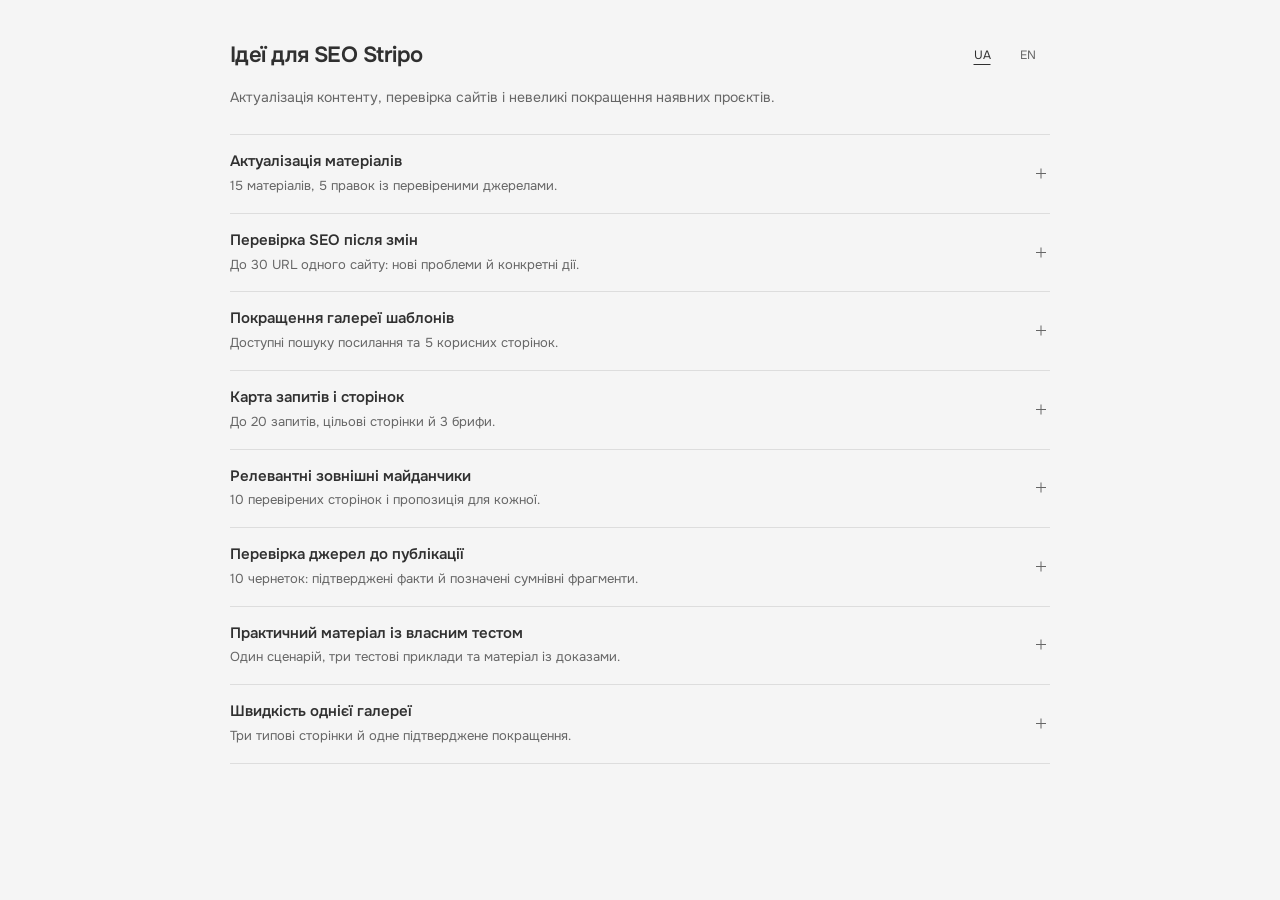
==== commit b97f0766: "Remove redundant footer microcopy" ====
--- a/index.html
+++ b/index.html
@@ -17,7 +17,7 @@
 <meta name="theme-color" content="#f5f5f5">
 <link rel="icon" href="assets/favicon.svg?v=notes-20261112" type="image/svg+xml">
 <link rel="preload" href="assets/fonts/onest-cyrillic-wght-normal.woff2" as="font" type="font/woff2" crossorigin>
-<link rel="stylesheet" href="assets/style.css?v=notes-20261112-r3">
+<link rel="stylesheet" href="assets/style.css?v=notes-20261112-r4">
 <script src="assets/app.js?v=notes-20261112" defer></script>
 </head>
 <body>
@@ -104,6 +104,5 @@
 </div>
 </section>
 </main>
-<footer class="wrap foot"><p>Джерела перевірено 12 листопада 2026. Перед початком робіт варто звірити їх повторно. Сторінка закрита від індексації.</p></footer>
 </body>
 </html>
--- a/assets/style.css
+++ b/assets/style.css
@@ -46,7 +46,7 @@
 .lang a[aria-current] { color: var(--foreground); text-decoration: underline; text-underline-offset: 5px; }
 .lang a:hover { background: var(--hover); }
 .intro { max-width: 72ch; margin-top: 8px; color: var(--muted); font-size: 14px; }
-.workspace { padding-top: 26px; }
+.workspace { padding-block: 26px 32px; }
 .idea { border-bottom: 1px solid var(--border); scroll-margin-top: 16px; }
 .idea:first-child { border-top: 1px solid var(--border); }
 summary { list-style: none; cursor: pointer; -webkit-tap-highlight-color: transparent; }
@@ -65,8 +65,6 @@
 .idea-body dt { font-size: 13px; font-weight: 600; margin-bottom: 3px; }
 .idea-body dd p + p { margin-top: 10px; }
 .idea-body dd { max-width: 76ch; font-size: 14px; line-height: 1.65; }
-.foot { padding-block: 22px 32px; font-size: 11px; line-height: 1.65; color: var(--muted); }
-.foot p { max-width: 100ch; }
 @media (max-width: 560px) {
   .wrap { width: calc(100% - 36px); }
   .notes-header { padding-top: 18px; }
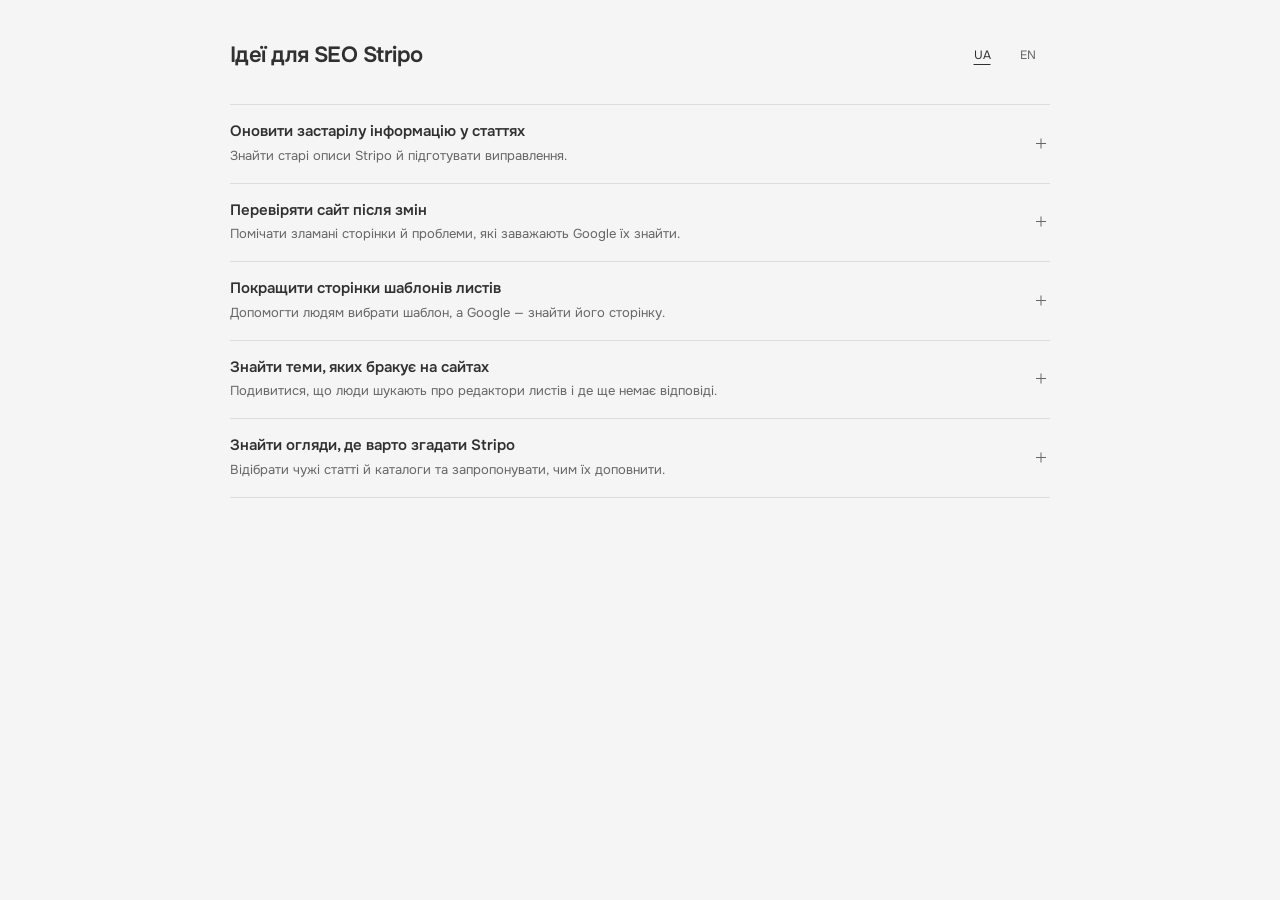
==== commit 6b8ca71d: "Simplify SEO ideas and remove the three additional proposals" ====
--- a/index.html
+++ b/index.html
@@ -4,101 +4,68 @@
 <meta charset="utf-8">
 <meta name="viewport" content="width=device-width, initial-scale=1">
 <title>Ідеї для SEO Stripo</title>
-<meta name="description" content="Вісім SEO-ідей із практичними діями, обґрунтуванням, джерелами та способами оцінити результат.">
+<meta name="description" content="П’ять ідей для SEO-команди Stripo: оновити статті, перевіряти сайти, покращити шаблони та знайти нові теми й огляди.">
 <meta name="robots" content="noindex, nofollow, noarchive">
 <meta property="og:type" content="website">
 <meta property="og:locale" content="uk_UA">
 <meta property="og:title" content="Ідеї для SEO Stripo">
-<meta property="og:description" content="Вісім SEO-ідей із практичними діями, обґрунтуванням, джерелами та способами оцінити результат.">
+<meta property="og:description" content="П’ять ідей для SEO-команди Stripo: оновити статті, перевіряти сайти, покращити шаблони та знайти нові теми й огляди.">
 <meta property="og:url" content="https://deredskoy.github.io/growth-plan-2027/">
-<meta property="og:image" content="https://deredskoy.github.io/growth-plan-2027/assets/og-ideas-uk.png?v=notes-20261112-r3">
+<meta property="og:image" content="https://deredskoy.github.io/growth-plan-2027/assets/og-ideas-uk.png?v=plain-notes-20261112">
 <meta property="og:image:width" content="1200">
 <meta property="og:image:height" content="630">
 <meta name="theme-color" content="#f5f5f5">
 <link rel="icon" href="assets/favicon.svg?v=notes-20261112" type="image/svg+xml">
 <link rel="preload" href="assets/fonts/onest-cyrillic-wght-normal.woff2" as="font" type="font/woff2" crossorigin>
-<link rel="stylesheet" href="assets/style.css?v=notes-20261112-r4">
+<link rel="stylesheet" href="assets/style.css?v=plain-notes-20261112">
 <script src="assets/app.js?v=notes-20261112" defer></script>
 </head>
 <body>
 <a class="skip" href="#main">Перейти до змісту</a>
 <header class="notes-header wrap">
 <div class="bar"><h1>Ідеї для SEO Stripo</h1><nav class="lang" aria-label="Мова сторінки"><a href="./" lang="uk" hreflang="uk" aria-current="page">UA</a><a href="en/" lang="en" hreflang="en">EN</a></nav></div>
-<p class="intro">Актуалізація контенту, перевірка сайтів і невеликі покращення наявних проєктів.</p>
 </header>
 <main class="wrap workspace" id="main">
 <section class="ideas" id="ideas" aria-label="Ідеї">
   <div class="idea-list">
 <details class="idea" name="ideas" id="i1">
-<summary><span class="idea-copy"><span class="idea-title">Актуалізація матеріалів</span><span class="idea-desc">15 матеріалів, 5 правок із перевіреними джерелами.</span></span><span class="toggle" aria-hidden="true"></span></summary>
+<summary><span class="idea-copy"><span class="idea-title">Оновити застарілу інформацію у статтях</span><span class="idea-desc">Знайти старі описи Stripo й підготувати виправлення.</span></span><span class="toggle" aria-hidden="true"></span></summary>
 <div class="idea-body"><dl>
-<div><dt>Що зробити</dt><dd><p>Зіставити 15 наявних матеріалів із публічними релізами й документацією Stripo. Для застарілих тверджень підготувати готову заміну, джерело та дату перевірки. Результат першого проходу — до п’яти змістовних правок, які можна передати на публікацію.</p><p>Наприклад, огляд AI-редакторів можна перевірити за <a href="https://stripo.email/releases/" target="_blank" rel="noopener noreferrer">релізами Stripo</a> та <a href="https://support.stripo.email/en/articles/15921958-how-to-connect-your-ai-assistant-to-stripo" target="_blank" rel="noopener noreferrer">документацією MCP</a>: які дії вже доступні, які є обмеження й що змінилося в сценарії роботи. Це приклад перевірки, а не твердження, що конкретна стаття вже містить помилку.</p></dd></div>
-<div><dt>Чому це може бути корисно</dt><dd><p>Застарілий опис може завадити читачеві правильно вибрати інструмент або виконати задачу. Виправлення фактів покращує сам матеріал. <a href="https://developers.google.com/search/docs/fundamentals/creating-helpful-content" target="_blank" rel="noopener noreferrer">Google радить оцінювати достовірність, джерела й додану користь контенту</a>; проста зміна дати без змістовного оновлення не робить його кращим.</p><p>Практична гіпотеза для SEO-команди: черга «фрагмент — перевірений факт — готова заміна» зменшить повторні ручні звірки. Це можна перевірити без припущень про майбутній трафік.</p></dd></div>
-<div><dt>Як перевірити результат</dt><dd><p>Зберегти перелік перевірених URL, кількість знайдених помилок і правок, придатних до публікації. Порівняти час перевірки одного матеріалу з попереднім способом роботи. Якщо правок мало або команда їх не використовує, не автоматизувати процес.</p><p>Покази й кліки оцінювати окремо, якщо доступні дані за зіставні періоди. Саме оновлення тексту не доводить, що зміна трафіку спричинена ним.</p></dd></div>
-<div><dt>Обсяг та інструменти</dt><dd><p>На обслуговуваних сайтах правки можливі в межах наявних дозволів; для stripo.email результатом будуть готові пропозиції SEO-команді. Достатньо таблиці та ручної перевірки. <a href="https://visualping.io/" target="_blank" rel="noopener noreferrer">Visualping</a> може відстежувати зміни джерел; власну автоматизацію варто додавати лише для повторюваної роботи.</p></dd></div>
+<div><dt>Що зробити</dt><dd><p>Stripo додає нові можливості, а статті можуть досі описувати стару версію продукту. Переглянути такі матеріали й знайти, що варто змінити: інструкцію, опис функції або умови її використання.</p><p>Наприклад, у статті певну дію пропонують виконувати вручну. Перевірити в <a href="https://stripo.email/releases/" target="_blank" rel="noopener noreferrer">оновленнях Stripo</a>, чи є вже простіший спосіб. Якщо є — підготувати новий текст із посиланням на інструкцію. На сайтах із доступом внести правки; для stripo.email передати їх SEO-команді.</p></dd></div>
+<div><dt>Навіщо</dt><dd><p>Читач отримає актуальну відповідь, а команді не доведеться щоразу заново шукати, що змінилося в продукті. <a href="https://developers.google.com/search/docs/fundamentals/creating-helpful-content" target="_blank" rel="noopener noreferrer">Google рекомендує перевіряти точність і користь матеріалів</a>. Важливо виправити саму інформацію, а не лише дату статті.</p></dd></div>
+<div><dt>З чого почати</dt><dd><p>Взяти 15 статей і підготувати до п’яти потрібних правок. Для кожної показати: де проблема, що написати замість старого тексту й звідки взято нову інформацію. Користь можна оцінити за тим, скільки правок команда використала та чи стало легше оновлювати статті.</p></dd></div>
 </dl></div>
 </details>
 <details class="idea" name="ideas" id="i2">
-<summary><span class="idea-copy"><span class="idea-title">Перевірка SEO після змін</span><span class="idea-desc">До 30 URL одного сайту: нові проблеми й конкретні дії.</span></span><span class="toggle" aria-hidden="true"></span></summary>
+<summary><span class="idea-copy"><span class="idea-title">Перевіряти сайт після змін</span><span class="idea-desc">Помічати зламані сторінки й проблеми, які заважають Google їх знайти.</span></span><span class="toggle" aria-hidden="true"></span></summary>
 <div class="idea-body"><dl>
-<div><dt>Що зробити</dt><dd><p>Взяти до 30 важливих URL одного сайту й зберегти початковий стан: відповідь сервера, title, canonical, правила індексації та посилання. Після наступної публікації порівняти результати. У короткому звіті показувати змінене значення, пріоритет і можливе виправлення.</p><p>Наприклад, якщо після зміни шаблону сторінка отримала noindex, це важливіший сигнал, ніж новий title. Заплановані зміни не повинні потрапляти до списку помилок.</p></dd></div>
-<div><dt>Чому це може бути корисно</dt><dd><p><a href="https://developers.google.com/search/docs/essentials/technical" target="_blank" rel="noopener noreferrer">Технічні вимоги Google</a> включають доступність для Googlebot, успішну відповідь HTTP 200 та вміст, придатний для індексації. Перевірка може виявити регресію, яка порушує ці умови. Водночас відсутність title і блокування індексації — різні за наслідками проблеми.</p><p>Очікувана користь для команди — швидше помічати нові дефекти, не перечитуючи повний аудит після кожної зміни. Це доповнення до вже наявних перевірок сайту.</p></dd></div>
-<div><dt>Як перевірити результат</dt><dd><p>Для двох послідовних перевірок порахувати підтверджені дефекти, хибні сигнали та час розбору звіту. Повторний обхід після правок має підтвердити усунення конкретних проблем. Якщо повідомлення переважно не потребують дій, звузити набір правил.</p><p>Технічна коректність робить індексацію можливою, але не гарантує її. Звіт показує стан сторінок; він не доводить зміну позицій у пошуку.</p></dd></div>
-<div><dt>Обсяг та інструменти</dt><dd><p>Публічних сторінок достатньо для початкової діагностики. Виправлення — лише на сайтах із наявними правами. Перший обхід можливий у <a href="https://www.screamingfrog.co.uk/seo-spider/" target="_blank" rel="noopener noreferrer">Screaming Frog</a>; вбудований <a href="https://www.screamingfrog.co.uk/seo-spider/tutorials/how-to-compare-crawls/" target="_blank" rel="noopener noreferrer">Compare mode</a> потребує ліцензії та режиму зберігання в базі. Альтернатива для малого пілоту — порівняння доступних експортів у таблиці.</p></dd></div>
+<div><dt>Що зробити</dt><dd><p>Після оновлення сайту може перестати працювати посилання, зникнути заголовок або випадково ввімкнутися заборона показувати сторінку в Google. Перевіряти важливі сторінки до й після змін та показувати лише нові проблеми.</p><p>Наприклад: «Посилання з каталогу на шаблон раніше працювало, а тепер відкриває помилку». У звіті має бути посилання на проблемне місце та пояснення, що виправити.</p></dd></div>
+<div><dt>Навіщо</dt><dd><p>Команда швидше помітить, що зламалося, і не витрачатиме час на повторний перегляд усього сайту. За <a href="https://developers.google.com/search/docs/essentials/technical" target="_blank" rel="noopener noreferrer">вимогами Google</a>, сторінка має відкриватися та бути доступною для пошуку. Перевірка допоможе виявляти випадки, коли після правок ці умови порушилися.</p></dd></div>
+<div><dt>З чого почати</dt><dd><p>Вибрати до 30 сторінок одного сайту. Для першої перевірки підійде <a href="https://www.screamingfrog.co.uk/seo-spider/" target="_blank" rel="noopener noreferrer">Screaming Frog — програма, яка знаходить помилки на сайті</a>. Використати результати, щоб доповнити вже зроблені перевірки. На сайтах із доступом виправляти знайдене; для головного сайту Stripo передавати список команді. Корисний звіт показує справжні проблеми, які можна усунути.</p></dd></div>
 </dl></div>
 </details>
 <details class="idea" name="ideas" id="i3">
-<summary><span class="idea-copy"><span class="idea-title">Покращення галереї шаблонів</span><span class="idea-desc">Доступні пошуку посилання та 5 корисних сторінок.</span></span><span class="toggle" aria-hidden="true"></span></summary>
+<summary><span class="idea-copy"><span class="idea-title">Покращити сторінки шаблонів листів</span><span class="idea-desc">Допомогти людям вибрати шаблон, а Google — знайти його сторінку.</span></span><span class="toggle" aria-hidden="true"></span></summary>
 <div class="idea-body"><dl>
-<div><dt>Що зробити</dt><dd><p>Перевірити одну галерею: чи можна перейти до всіх вибраних шаблонів через звичайні посилання, зокрема після першої порції карток. За потреби додати доступні для обходу наступні сторінки. Для п’яти шаблонів підготувати оригінальні пояснення: для якої задачі підходять, що варто адаптувати та які мають обмеження.</p><p>Наприклад, сторінка welcome-листа може пояснювати, який блок використати для першої дії користувача й коли шаблон не підходить. Це має допомагати вибору, а не просто збільшувати кількість слів.</p></dd></div>
-<div><dt>Чому це може бути корисно</dt><dd><p><a href="https://developers.google.com/search/docs/specialty/ecommerce/pagination-and-incremental-page-loading" target="_blank" rel="noopener noreferrer">Google пояснює, що краулер не натискає кнопки «Показати ще»</a> й зазвичай не запускає дії, що потребують взаємодії користувача. Звичайні HTML-посилання дають надійніший шлях до наступних сторінок. Це не означає, що всі нинішні URL неіндексовані: вони можуть бути відомі з інших джерел.</p><p>Окреме пояснення сценарію додає користь порівняно з копією опису з API. Це узгоджується з <a href="https://developers.google.com/search/docs/fundamentals/creating-helpful-content" target="_blank" rel="noopener noreferrer">критеріями оригінального й корисного контенту Google</a>. Гіпотеза — зробити наявну галерею кориснішою для пошуку та вибору шаблону.</p></dd></div>
-<div><dt>Як перевірити результат</dt><dd><p>Після правок повторити обхід і перевірити, чи знаходяться всі URL пілоту. Окремо оцінити п’ять текстів: чи відповідають вони на практичні запитання й чи відрізняються змістом, а не перестановкою слів.</p><p>За наявності Search Console спостерігати за індексацією, показами й кліками після повторного обходу Google. Без цих даних можна підтвердити технічні та редакційні зміни, але не приріст трафіку. Масштабування на інші галереї — лише після оцінки першої.</p></dd></div>
-<div><dt>Обсяг та інструменти</dt><dd><p>Використовуються наявний сайт, його процес публікації та поточні права доступу. Обхід — через <a href="https://www.screamingfrog.co.uk/seo-spider/" target="_blank" rel="noopener noreferrer">Screaming Frog</a> або вже створені перевірки. Нові домени й масове створення сторінок для цього не потрібні.</p></dd></div>
+<div><dt>Що зробити</dt><dd><p>Перевірити один сайт із шаблонами листів: чи легко відкрити всі шаблони та чи зрозуміло, для чого вони підходять. Якщо наступні шаблони з’являються лише після натискання «Показати ще», додати звичайні посилання на наступні сторінки каталогу.</p><p>Для п’яти шаблонів написати прості пояснення. Наприклад: «Цей лист підходить для привітання нового клієнта. Тут можна додати коротке знайомство з продуктом і кнопку для першої покупки».</p></dd></div>
+<div><dt>Навіщо</dt><dd><p><a href="https://developers.google.com/search/docs/specialty/ecommerce/pagination-and-incremental-page-loading" target="_blank" rel="noopener noreferrer">Google зазвичай не натискає кнопки «Показати ще»</a>. Посилання допоможуть йому знаходити наступні сторінки. А пояснення допоможуть людині вибрати шаблон, не відкриваючи кожен навмання. <a href="https://developers.google.com/search/docs/fundamentals/creating-helpful-content" target="_blank" rel="noopener noreferrer">Рекомендації Google щодо корисного контенту</a> також підтримують власні пояснення, які додають щось до вже наявного опису.</p></dd></div>
+<div><dt>З чого почати</dt><dd><p>Обрати одну галерею — сайт із каталогом шаблонів. Виправити переходи між сторінками й доповнити п’ять описів. Потім перевірити, чи всі ці шаблони легко знайти та чи пояснюють тексти, коли їх використовувати. Решту сайтів змінювати після оцінки цього прикладу.</p></dd></div>
 </dl></div>
 </details>
 <details class="idea" name="ideas" id="i4">
-<summary><span class="idea-copy"><span class="idea-title">Карта запитів і сторінок</span><span class="idea-desc">До 20 запитів, цільові сторінки й 3 брифи.</span></span><span class="toggle" aria-hidden="true"></span></summary>
+<summary><span class="idea-copy"><span class="idea-title">Знайти теми, яких бракує на сайтах</span><span class="idea-desc">Подивитися, що люди шукають про редактори листів і де ще немає відповіді.</span></span><span class="toggle" aria-hidden="true"></span></summary>
 <div class="idea-body"><dl>
-<div><dt>Що зробити</dt><dd><p>Вибрати до 20 запитів навколо конкретних задач і вручну зіставити видачу з наявними сторінками. Для кожної групи зафіксувати потребу читача, відповідний URL, прогалину й наступну дію: доповнити текст, змінити внутрішнє посилання або підготувати окремий матеріал.</p><p>«Редактор для агентства», «вбудувати редактор у SaaS» і «створити лист через AI» можуть потребувати різних відповідей. Результат — одна карта й три брифи з прикладами, джерелами та вимогами до матеріалу.</p></dd></div>
-<div><dt>Чому це може бути корисно</dt><dd><p><a href="https://developers.google.com/search/docs/fundamentals/seo-starter-guide" target="_blank" rel="noopener noreferrer">SEO Starter Guide Google</a> радить враховувати формулювання читачів, але не вимагає окремого тексту під кожен варіант запиту. Карта допомагає відрізнити нову потребу від іншого формулювання вже покритої теми.</p><p>Практична гіпотеза: SEO-команда матиме чіткіше рішення, яку сторінку покращувати, і менше дублюватиме роботу. Поява функції у Stripo сама по собі не доводить пошуковий попит; без джерела частотність не вказується.</p></dd></div>
-<div><dt>Як перевірити результат</dt><dd><p>Кожна група має завершуватися конкретною сторінкою й дією. Перевірити, чи можна почати роботу за трьома брифами без додаткового дослідження, скільки пропозицій прийнято та чи не повторюють вони вже наявні матеріали.</p><p>Додатково можна зберегти невелику повторну вибірку AI-відповідей із датами й цитованими URL. Це якісне спостереження, не стабільний рейтинг бренду. <a href="https://developers.google.com/search/docs/appearance/ai-features" target="_blank" rel="noopener noreferrer">Google не вимагає спеціальної розмітки для своїх AI-функцій</a>.</p></dd></div>
-<div><dt>Обсяг та інструменти</dt><dd><p>Для початку достатньо публічної видачі, відкритих сторінок і таблиці. Експорт запитів від SEO-команди корисний, але не є обов’язковою умовою. Для головного сайту готуються брифи; публікація залежить від наявних прав. Якщо прогалин не знайдено, нові статті не створюються заради плану.</p></dd></div>
+<div><dt>Що зробити</dt><dd><p>Переглянути запитання в пошуку Google та порівняти їх із уже опублікованими матеріалами. Наприклад: «як додати опитування в лист» або «який редактор листів підходить для агентства». Визначити, де відповідь уже є, де статтю достатньо доповнити, а де потрібна нова.</p><p>Для обраних тем підготувати короткі завдання автору: кому потрібна стаття, на які запитання вона має відповісти та які приклади варто показати.</p></dd></div>
+<div><dt>Навіщо</dt><dd><p>Команда зможе вибирати теми під конкретні запитання читачів і не замовляти кілька майже однакових статей. <a href="https://developers.google.com/search/docs/fundamentals/seo-starter-guide" target="_blank" rel="noopener noreferrer">Google радить враховувати слова, якими люди шукають інформацію</a>, але не вимагає окремої сторінки для кожного схожого формулювання.</p></dd></div>
+<div><dt>З чого почати</dt><dd><p>Перевірити до 20 запитів і підготувати три завдання для нових або наявних статей. Достатньо відкритого пошуку й таблиці. Для кожної теми має бути зрозуміло, яку сторінку змінити й що саме додати. Якщо матеріал уже добре відповідає на запитання, залишити його як є.</p></dd></div>
 </dl></div>
 </details>
 <details class="idea" name="ideas" id="i5">
-<summary><span class="idea-copy"><span class="idea-title">Релевантні зовнішні майданчики</span><span class="idea-desc">10 перевірених сторінок і пропозиція для кожної.</span></span><span class="toggle" aria-hidden="true"></span></summary>
+<summary><span class="idea-copy"><span class="idea-title">Знайти огляди, де варто згадати Stripo</span><span class="idea-desc">Відібрати чужі статті й каталоги та запропонувати, чим їх доповнити.</span></span><span class="toggle" aria-hidden="true"></span></summary>
 <div class="idea-body"><dl>
-<div><dt>Що зробити</dt><dd><p>Знайти десять тематично відповідних оглядів, каталогів або порівнянь. Для кожного зберегти конкретний URL, аудиторію, згадані продукти, можливу помилку чи прогалину та коротку пропозицію доповнення. Оцінюється сторінка й її користь читачам, а не лише показник домену.</p><p>Наприклад, матеріал про вбудовані редактори може потребувати актуальної інформації про Plugin. Це предметна редакторська пропозиція; сам факт згадки конкурента ще не означає, що майданчик підходить.</p></dd></div>
-<div><dt>Чому це може бути корисно</dt><dd><p><a href="https://ahrefs.com/link-intersect" target="_blank" rel="noopener noreferrer">Ahrefs Link Intersect</a> допомагає знайти сайти, що посилаються на конкурентів, але не на вибраний сайт. <a href="https://developers.google.com/search/docs/crawling-indexing/links-crawlable" target="_blank" rel="noopener noreferrer">Google використовує посилання для виявлення сторінок і як сигнал релевантності</a>. Ці джерела пояснюють механізм, але не доводять, що конкретне розміщення відбудеться або підвищить позиції.</p><p>Практична гіпотеза: невеликий список із перевіреним контекстом і готовою пропозицією скоротить ручний відбір для SEO-команди. Наголос — на корисних редакторських доповненнях, а не на кількості потенційних контактів.</p></dd></div>
-<div><dt>Як перевірити результат</dt><dd><p>Прибрати дублі, непрацюючі сторінки й нерелевантні теми. Порахувати, скільки зі знайдених сторінок справді придатні для подальшої роботи та скільки часу займає їх перевірка. Якщо більшість відхиляється, переглянути критерії до автоматизації.</p><p>Результат цього пілоту — список і тексти пропозицій. Відповіді редакторів та публікації оцінюються окремо, якщо така робота буде погоджена. Вони не гарантуються.</p></dd></div>
-<div><dt>Обсяг та інструменти</dt><dd><p>Початок можливий із публічного пошуку або вже доступного експорту Ahrefs. Компоненти domain-scout можна використати для повторних перевірок; платний API потребує доступу й ліміту. Масова розсилка не входить до обсягу. <a href="https://developers.google.com/search/docs/essentials/spam-policies#link-spam" target="_blank" rel="noopener noreferrer">Правила Google щодо посилального спаму</a> окремо виключають купівлю посилань для маніпулювання позиціями.</p></dd></div>
-</dl></div>
-</details>
-<details class="idea" name="ideas" id="i6">
-<summary><span class="idea-copy"><span class="idea-title">Перевірка джерел до публікації</span><span class="idea-desc">10 чернеток: підтверджені факти й позначені сумнівні фрагменти.</span></span><span class="toggle" aria-hidden="true"></span></summary>
-<div class="idea-body"><dl>
-<div><dt>Що зробити</dt><dd><p>Взяти десять чернеток із наявного процесу підготовки статей. Виділити перевірювані твердження: числа, назви функцій, тарифні обмеження, цитати та порівняння. Для кожного зберегти конкретну сторінку джерела, дату й пояснення, що саме воно підтверджує.</p><p>Сумнівні фрагменти позначити для ручної перевірки, виправлення або вилучення. Посилання на головну сторінку відомого видання не замінює джерело конкретного факту.</p></dd></div>
-<div><dt>Чому це може бути корисно</dt><dd><p>У наявному конвеєрі вже є перевірки порожнього тексту й редакторських артефактів. Огляд коду показав окрему прогалину: вибір дозволеного домену для посилання ще не підтверджує твердження в статті. Цю перевірку можна додати до поточного процесу.</p><p><a href="https://developers.google.com/search/docs/fundamentals/using-gen-ai-content/" target="_blank" rel="noopener noreferrer">Google рекомендує вручну перевіряти точність і надійність AI-контенту перед публікацією</a>, зокрема метадані. Практична гіпотеза — менше непідтверджених тверджень і повторних виправлень. На відміну від актуалізації, ця задача стосується нових чернеток.</p></dd></div>
-<div><dt>Як перевірити результат</dt><dd><p>Зафіксувати підтверджені помилки, хибні сигнали й час перевірки. Порівняти матеріал до та після виправлень. Якщо автоматичні підказки доводиться переважно виправляти, залишити вузькі формальні перевірки й ручний перегляд.</p><p>Відповідь HTTP 200 або позначка «перевірено» від моделі не доводять істинність факту. Підсумок — виправлені чернетки та список проблем, а не гарантія безпомилкового тексту чи зростання позицій.</p></dd></div>
-<div><dt>Обсяг та інструменти</dt><dd><p>Достатньо власних чернеток, публічних джерел і таблиці. Перевірки доступності URL можна додати до наявного WP-процесу; відповідність джерела твердженню потрібно перевіряти за змістом. Для головного сайту результат передається як редакторські правки, без доступу до внутрішніх продуктових систем.</p></dd></div>
-</dl></div>
-</details>
-<details class="idea" name="ideas" id="i7">
-<summary><span class="idea-copy"><span class="idea-title">Практичний матеріал із власним тестом</span><span class="idea-desc">Один сценарій, три тестові приклади та матеріал із доказами.</span></span><span class="toggle" aria-hidden="true"></span></summary>
-<div class="idea-body"><dl>
-<div><dt>Що зробити</dt><dd><p>Вибрати один вузький сценарій, доступний звичайному користувачу, й перевірити його на трьох власних прикладах. Наприклад, роботу доступного <a href="https://stripo.email/stripo-email-widgets/" target="_blank" rel="noopener noreferrer">email-віджета</a> з різним вмістом. Записати початкові умови, кроки, дату, тарифні обмеження, скриншоти й фактичний результат.</p><p>Підготувати один матеріал із висновками, які можна відтворити. Якщо порівнюються два інструменти, задача й критерії мають бути однаковими. Зв’язок автора зі Stripo слід зазначити відкрито.</p></dd></div>
-<div><dt>Чому це може бути корисно</dt><dd><p><a href="https://developers.google.com/search/docs/specialty/ecommerce/write-high-quality-reviews" target="_blank" rel="noopener noreferrer">Google радить підкріплювати огляди власним досвідом, ілюстраціями, вимірюваннями та поясненням переваг і недоліків</a>. Такий матеріал дає первинні спостереження, яких немає в переказі документації. Це окремий актив для інструкцій, порівнянь і редакторських пропозицій.</p><p>Гіпотеза — читач отримає точнішу відповідь, а SEO-команда зможе повторно використовувати перевірені приклади. Зовнішні посилання й пошуковий трафік можливі, але не є гарантованим результатом тесту.</p></dd></div>
-<div><dt>Як перевірити результат</dt><dd><p>Перевірити, чи можна повторити описані кроки та чи відповідає висновок збереженим доказам. Корисний результат — конкретні нові спостереження, придатні для публікації. Якщо матеріал лише повторює Help Center, звузити запитання або зупинити експеримент.</p><p>Візуальний перегляд у редакторі не доводить сумісності з усіма поштовими клієнтами. Неперевірені режими й недоступні функції потрібно позначати, а не заповнювати припущеннями.</p></dd></div>
-<div><dt>Обсяг та інструменти</dt><dd><p>Публічне демо або вже доступний дозволений акаунт; лише власні тестові дані. Корпоративні функції без доступу не включаються до тесту. Окремий застосунок чи автоматизована лабораторія не потрібні: достатньо скриншотів, інструментів перегляду й чинного процесу підготовки матеріалів.</p></dd></div>
-</dl></div>
-</details>
-<details class="idea" name="ideas" id="i8">
-<summary><span class="idea-copy"><span class="idea-title">Швидкість однієї галереї</span><span class="idea-desc">Три типові сторінки й одне підтверджене покращення.</span></span><span class="toggle" aria-hidden="true"></span></summary>
-<div class="idea-body"><dl>
-<div><dt>Що зробити</dt><dd><p>Повторно виміряти головну сторінку, категорію та сторінку шаблону одного обслуговуваного сайту. Вибрати одну проблему, що відтворюється: завелике основне зображення, пізню появу контенту, зміщення блоків або повільний ресурс. Внести обмежене виправлення й повторити перевірку.</p><p>У переглянутому коді є зовнішні ресурси та звернення до API. Це приводи перевірити завантаження, а не доказ повільної роботи. Кешування чи оптимізація можуть існувати в інших шарах.</p></dd></div>
-<div><dt>Чому це може бути корисно</dt><dd><p><a href="https://developers.google.com/search/docs/appearance/page-experience" target="_blank" rel="noopener noreferrer">Google враховує зручність сторінки й Core Web Vitals</a>, але хороші показники не гарантують високих позицій. Безпосередня користь — швидший доступ до контенту й стабільніша взаємодія для відвідувача.</p><p><a href="https://developers.google.com/speed/docs/insights/v5/about" target="_blank" rel="noopener noreferrer">PageSpeed Insights розрізняє лабораторні та польові дані</a>. Лабораторний тест допомагає діагностувати причину; дані реальних користувачів дають інший рівень доказу. На малому сайті їх може бути недостатньо.</p></dd></div>
-<div><dt>Як перевірити результат</dt><dd><p>Зробити кілька вимірювань до та після за однакових умов. Порівняти показник, на який впливає правка: час появи основного контенту, вагу ресурсів або зміщення макета. Окремо перевірити навігацію, зображення й переходи до редактора.</p><p>Результат — повторюване покращення, а не кращий одиничний бал Lighthouse. Якщо суттєвої проблеми немає або причина поза підтримуваним кодом, завершити роботу діагностикою. Повний рефакторинг у пілот не входить.</p></dd></div>
-<div><dt>Обсяг та інструменти</dt><dd><p>Для вимірювань достатньо публічних URL і <a href="https://pagespeed.web.dev/" target="_blank" rel="noopener noreferrer">PageSpeed Insights</a>; для виправлення — вже наявних прав на сайт. Робота не потребує змін продукту Stripo чи доступу до його внутрішньої інфраструктури.</p></dd></div>
+<div><dt>Що зробити</dt><dd><p>Знайти огляди редакторів листів, порівняння сервісів і каталоги інструментів. Перевірити, де Stripo відсутній або описаний застаріло. Для кожної доречної сторінки підготувати конкретну пропозицію її автору.</p><p>Наприклад: «У статті порівнюються редактори, які можна додати у власний сервіс. До списку можна додати Stripo й пояснити, для яких задач він підходить». Якщо інформація про Stripo вже є, запропонувати виправлення лише там, де воно справді потрібне.</p></dd></div>
+<div><dt>Навіщо</dt><dd><p>SEO-команда отримає готовий список доречних сторінок, а не витрачатиме час на перегляд випадкових сайтів. Згадка в огляді може познайомити читачів зі Stripo. <a href="https://developers.google.com/search/docs/crawling-indexing/links-crawlable" target="_blank" rel="noopener noreferrer">Посилання також допомагають Google знаходити сторінки й розуміти їхню тему</a>.</p></dd></div>
+<div><dt>З чого почати</dt><dd><p>Зібрати десять сторінок: посилання, чому вона підходить і що запропонувати автору. Почати можна з Google; за наявності доступу <a href="https://ahrefs.com/link-intersect" target="_blank" rel="noopener noreferrer">Ahrefs Link Intersect</a> покаже сайти, які посилаються на конкурентів. Результат — список для SEO-команди. Чи додавати згадку, вирішують автори оглядів.</p></dd></div>
 </dl></div>
 </details>
 </div>
--- a/assets/style.css
+++ b/assets/style.css
@@ -45,7 +45,6 @@
 .lang a { display: grid; place-items: center; min-width: 44px; min-height: 44px; text-decoration: none; font-size: 12px; color: var(--muted); }
 .lang a[aria-current] { color: var(--foreground); text-decoration: underline; text-underline-offset: 5px; }
 .lang a:hover { background: var(--hover); }
-.intro { max-width: 72ch; margin-top: 8px; color: var(--muted); font-size: 14px; }
 .workspace { padding-block: 26px 32px; }
 .idea { border-bottom: 1px solid var(--border); scroll-margin-top: 16px; }
 .idea:first-child { border-top: 1px solid var(--border); }
@@ -70,7 +69,6 @@
   .notes-header { padding-top: 18px; }
   .bar { gap: 10px; }
   h1 { font-size: 19px; }
-  .intro { margin-top: 6px; font-size: 13px; }
   .workspace { padding-top: 22px; }
   .idea > summary { gap: 12px; padding-block: 14px; }
   .idea-title { font-size: 14px; }
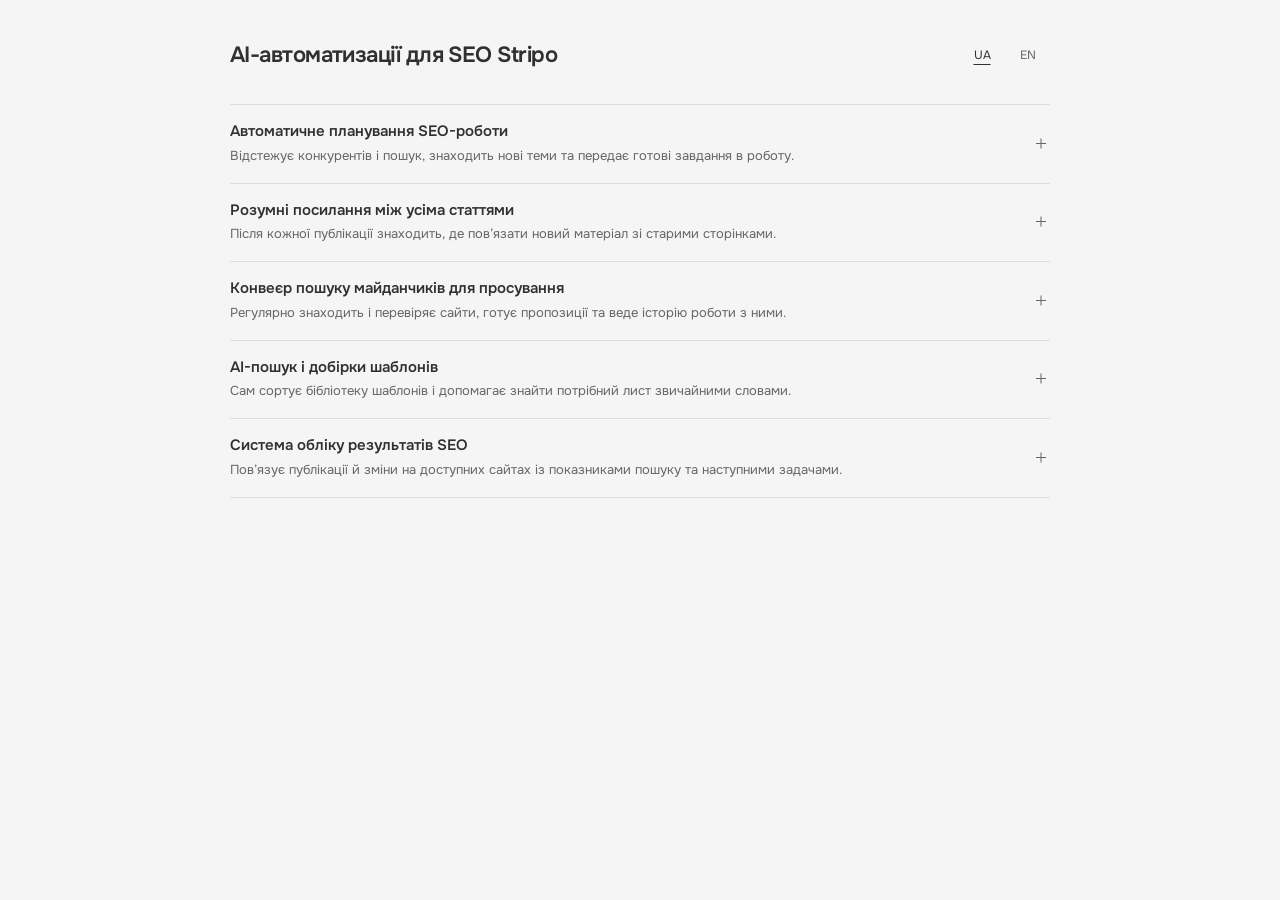
==== commit 85750ea9: "Describe recurring AI automation projects for SEO" ====
--- a/index.html
+++ b/index.html
@@ -3,69 +3,79 @@
 <head>
 <meta charset="utf-8">
 <meta name="viewport" content="width=device-width, initial-scale=1">
-<title>Ідеї для SEO Stripo</title>
-<meta name="description" content="П’ять ідей для SEO-команди Stripo: оновити статті, перевіряти сайти, покращити шаблони та знайти нові теми й огляди.">
+<title>AI-автоматизації для SEO Stripo</title>
+<meta name="description" content="П’ять програмних проєктів для SEO-команди: автоматичне планування, внутрішні посилання, пошук майданчиків, AI-каталог і облік результатів.">
 <meta name="robots" content="noindex, nofollow, noarchive">
 <meta property="og:type" content="website">
 <meta property="og:locale" content="uk_UA">
-<meta property="og:title" content="Ідеї для SEO Stripo">
-<meta property="og:description" content="П’ять ідей для SEO-команди Stripo: оновити статті, перевіряти сайти, покращити шаблони та знайти нові теми й огляди.">
+<meta property="og:title" content="AI-автоматизації для SEO Stripo">
+<meta property="og:description" content="П’ять програмних проєктів для SEO-команди: автоматичне планування, внутрішні посилання, пошук майданчиків, AI-каталог і облік результатів.">
 <meta property="og:url" content="https://deredskoy.github.io/growth-plan-2027/">
-<meta property="og:image" content="https://deredskoy.github.io/growth-plan-2027/assets/og-ideas-uk.png?v=plain-notes-20261112">
+<meta property="og:image" content="https://deredskoy.github.io/growth-plan-2027/assets/og-ideas-uk.png?v=automation-notes-20261112">
 <meta property="og:image:width" content="1200">
 <meta property="og:image:height" content="630">
 <meta name="theme-color" content="#f5f5f5">
 <link rel="icon" href="assets/favicon.svg?v=notes-20261112" type="image/svg+xml">
 <link rel="preload" href="assets/fonts/onest-cyrillic-wght-normal.woff2" as="font" type="font/woff2" crossorigin>
-<link rel="stylesheet" href="assets/style.css?v=plain-notes-20261112">
+<link rel="stylesheet" href="assets/style.css?v=automation-notes-20261112">
 <script src="assets/app.js?v=notes-20261112" defer></script>
 </head>
 <body>
 <a class="skip" href="#main">Перейти до змісту</a>
 <header class="notes-header wrap">
-<div class="bar"><h1>Ідеї для SEO Stripo</h1><nav class="lang" aria-label="Мова сторінки"><a href="./" lang="uk" hreflang="uk" aria-current="page">UA</a><a href="en/" lang="en" hreflang="en">EN</a></nav></div>
+<div class="bar"><h1>AI-автоматизації для SEO Stripo</h1><nav class="lang" aria-label="Мова сторінки"><a href="./" lang="uk" hreflang="uk" aria-current="page">UA</a><a href="en/" lang="en" hreflang="en">EN</a></nav></div>
 </header>
 <main class="wrap workspace" id="main">
 <section class="ideas" id="ideas" aria-label="Ідеї">
   <div class="idea-list">
 <details class="idea" name="ideas" id="i1">
-<summary><span class="idea-copy"><span class="idea-title">Оновити застарілу інформацію у статтях</span><span class="idea-desc">Знайти старі описи Stripo й підготувати виправлення.</span></span><span class="toggle" aria-hidden="true"></span></summary>
+<summary><span class="idea-copy"><span class="idea-title">Автоматичне планування SEO-роботи</span><span class="idea-desc">Відстежує конкурентів і пошук, знаходить нові теми та передає готові завдання в роботу.</span></span><span class="toggle" aria-hidden="true"></span></summary>
 <div class="idea-body"><dl>
-<div><dt>Що зробити</dt><dd><p>Stripo додає нові можливості, а статті можуть досі описувати стару версію продукту. Переглянути такі матеріали й знайти, що варто змінити: інструкцію, опис функції або умови її використання.</p><p>Наприклад, у статті певну дію пропонують виконувати вручну. Перевірити в <a href="https://stripo.email/releases/" target="_blank" rel="noopener noreferrer">оновленнях Stripo</a>, чи є вже простіший спосіб. Якщо є — підготувати новий текст із посиланням на інструкцію. На сайтах із доступом внести правки; для stripo.email передати їх SEO-команді.</p></dd></div>
-<div><dt>Навіщо</dt><dd><p>Читач отримає актуальну відповідь, а команді не доведеться щоразу заново шукати, що змінилося в продукті. <a href="https://developers.google.com/search/docs/fundamentals/creating-helpful-content" target="_blank" rel="noopener noreferrer">Google рекомендує перевіряти точність і користь матеріалів</a>. Важливо виправити саму інформацію, а не лише дату статті.</p></dd></div>
-<div><dt>З чого почати</dt><dd><p>Взяти 15 статей і підготувати до п’яти потрібних правок. Для кожної показати: де проблема, що написати замість старого тексту й звідки взято нову інформацію. Користь можна оцінити за тим, скільки правок команда використала та чи стало легше оновлювати статті.</p></dd></div>
+<div><dt>Що будується</dt><dd><p>Система, яка постійно збирає інформацію для планування роботи SEO-команди. Вона стежить за вибраними конкурентами, пошуковими запитами й продуктами Stripo, порівнює їх із матеріалами на підтримуваних сайтах і формує чергу завдань. Кожне завдання пояснює, для кого потрібен матеріал, що в ньому розкрити й чому він важливий.</p><p>Наприклад, система помічає, що конкуренти почали докладно відповідати на запитання про редактори для агентств. Вона знаходить відповідні сторінки, перевіряє вже опубліковані матеріали й готує завдання з конкретними прикладами. Схвалене завдання потрапляє в наявний процес підготовки статей.</p></dd></div>
+<div><dt>Як працює процес</dt><dd><ol class="workflow"><li>За розкладом завантажувати відкриті сторінки конкурентів, оновлення продуктів і доступні дані пошуку.</li><li>Зберігати попередні версії, щоб бачити нові теми та зміни, а не приносити той самий список щоразу.</li><li>AI читає матеріали, об’єднує схожі запитання та визначає, кому потрібна відповідь: користувачу редактора, агентству чи власнику сервісу.</li><li>Порівнювати знайдене з усім архівом власних сайтів і готувати завдання з джерелами та причиною пріоритету.</li><li>Після перегляду передавати схвалені завдання в чинну чергу. Запам’ятовувати відмови й виконані задачі.</li></ol></dd></div>
+<div><dt>Що вже є і що треба додати</dt><dd><p>У поточному процесі для WordPress вже є черги, генерація, розклади та публікація. Новий проєкт — джерело обґрунтованих завдань для цього процесу: збір даних, архів конкурентів, AI-аналіз, відбір і зворотний зв’язок. Повторно будувати генератор статей не потрібно.</p><p>Пошукові дані можна отримувати через <a href="https://docs.ahrefs.com/en/api/docs/introduction" target="_blank" rel="noopener noreferrer">Ahrefs API</a> або <a href="https://docs.dataforseo.com/v3/serp/overview/" target="_blank" rel="noopener noreferrer">DataForSEO</a>. Це платні джерела з лімітами. Кількість пошуків і позиції беруться з даних, а не з відповіді AI.</p></dd></div>
+<div><dt>Яку цінність дає</dt><dd><p>Команда отримує постійно оновлюваний план роботи й менше часу витрачає на однакові дослідження. Система накопичує знання про теми, конкурентів і вже зроблене, тому наступні завдання враховують попередню роботу.</p><p>Результат вимірюється кількістю використаних завдань, повторних або непридатних пропозицій, ручних кроків на підготовку задачі та вартістю збору даних. Після публікації до задачі можна додавати доступні показники її сторінки.</p></dd></div>
+<div><dt>Етапи та готовий результат</dt><dd><p>Розробка: спільний архів джерел → регулярний збір і AI-відбір → передача завдань у чинний процес → використання рішень команди для наступного відбору.</p><p>Готова система сама запускає збір, відновлює роботу після збоїв, дотримується заданого бюджету й показує, звідки взялося кожне завдання. Для цього достатньо публічних сторінок, підтримуваних сайтів і дозволеного доступу до пошукових даних.</p></dd></div>
 </dl></div>
 </details>
 <details class="idea" name="ideas" id="i2">
-<summary><span class="idea-copy"><span class="idea-title">Перевіряти сайт після змін</span><span class="idea-desc">Помічати зламані сторінки й проблеми, які заважають Google їх знайти.</span></span><span class="toggle" aria-hidden="true"></span></summary>
+<summary><span class="idea-copy"><span class="idea-title">Розумні посилання між усіма статтями</span><span class="idea-desc">Після кожної публікації знаходить, де пов’язати новий матеріал зі старими сторінками.</span></span><span class="toggle" aria-hidden="true"></span></summary>
 <div class="idea-body"><dl>
-<div><dt>Що зробити</dt><dd><p>Після оновлення сайту може перестати працювати посилання, зникнути заголовок або випадково ввімкнутися заборона показувати сторінку в Google. Перевіряти важливі сторінки до й після змін та показувати лише нові проблеми.</p><p>Наприклад: «Посилання з каталогу на шаблон раніше працювало, а тепер відкриває помилку». У звіті має бути посилання на проблемне місце та пояснення, що виправити.</p></dd></div>
-<div><dt>Навіщо</dt><dd><p>Команда швидше помітить, що зламалося, і не витрачатиме час на повторний перегляд усього сайту. За <a href="https://developers.google.com/search/docs/essentials/technical" target="_blank" rel="noopener noreferrer">вимогами Google</a>, сторінка має відкриватися та бути доступною для пошуку. Перевірка допоможе виявляти випадки, коли після правок ці умови порушилися.</p></dd></div>
-<div><dt>З чого почати</dt><dd><p>Вибрати до 30 сторінок одного сайту. Для першої перевірки підійде <a href="https://www.screamingfrog.co.uk/seo-spider/" target="_blank" rel="noopener noreferrer">Screaming Frog — програма, яка знаходить помилки на сайті</a>. Використати результати, щоб доповнити вже зроблені перевірки. На сайтах із доступом виправляти знайдене; для головного сайту Stripo передавати список команді. Корисний звіт показує справжні проблеми, які можна усунути.</p></dd></div>
+<div><dt>Що будується</dt><dd><p>Система читає весь архів кожного підтримуваного сайту й допомагає матеріалам працювати разом. Після появи нової статті вона знаходить не лише посилання для неї, а й старі статті, з яких варто послатися на нову. Показує точні речення до та після зміни й уміє застосувати погоджені правки.</p><p>Наприклад, опубліковано інструкцію зі створення листа з опитуванням. Система знаходить у старих статтях доречні згадки опитувань і пропонує додати там посилання на нову інструкцію.</p></dd></div>
+<div><dt>Як працює процес</dt><dd><ol class="workflow"><li>Зібрати всі доступні статті та сторінки сайту й регулярно оновлювати їхній текст у спільному архіві.</li><li>AI визначає тему кожної сторінки та знаходить близькі за змістом матеріали.</li><li>Підготувати конкретні зміни: у якому абзаці додати посилання, на яку сторінку й чому саме там.</li><li>Перевірити адреси, кількість посилань і правила сайту; показати зміни на перегляд.</li><li>Застосувати погоджені правки, перевірити сторінки та зберегти попередню версію. Повторювати процес після нових публікацій і видалення матеріалів.</li></ol></dd></div>
+<div><dt>Що вже є і що треба додати</dt><dd><p>У нинішньому процесі для WordPress посилання підбираються з останніх дописів. Нова система працюватиме з усім архівом і підтримуватиме вже опубліковані статті. Потрібно додати аналіз змісту, правила вибору, перегляд змін і можливість повернути попередній текст.</p><p><a href="https://developers.google.com/search/docs/crawling-indexing/links-crawlable" target="_blank" rel="noopener noreferrer">Google пояснює роль внутрішніх посилань у пошуку та розумінні сторінок</a>. Готова альтернатива для частини роботи — <a href="https://inlinks.net/en/how-it-works" target="_blank" rel="noopener noreferrer">InLinks</a>. Власна розробка має сенс для спільної роботи з наявною адмінкою, WordPress і правилами різних сайтів.</p></dd></div>
+<div><dt>Яку цінність дає</dt><dd><p>Після нової публікації не потрібно вручну переглядати десятки старих матеріалів. Корисні сторінки отримують доречні переходи, а зв’язки між матеріалами підтримуються постійно.</p><p>Показники: скільки пропозицій застосовано, скільки важливих сторінок залишаються без внутрішніх посилань, скільки правок доводиться скасовувати й скільки ручної роботи залишається після публікації.</p></dd></div>
+<div><dt>Етапи та готовий результат</dt><dd><p>Розробка: повний архів сторінок → AI-підбір і попередній перегляд → застосування та відкат → автоматичний перерахунок після змін.</p><p>Готовий результат — процес від нової публікації до перевірених змін у старих статтях. Він працює всередині кожного сайту, де є право редагування. Сайти без такого доступу можуть отримувати лише готові пропозиції правок.</p></dd></div>
 </dl></div>
 </details>
 <details class="idea" name="ideas" id="i3">
-<summary><span class="idea-copy"><span class="idea-title">Покращити сторінки шаблонів листів</span><span class="idea-desc">Допомогти людям вибрати шаблон, а Google — знайти його сторінку.</span></span><span class="toggle" aria-hidden="true"></span></summary>
+<summary><span class="idea-copy"><span class="idea-title">Конвеєр пошуку майданчиків для просування</span><span class="idea-desc">Регулярно знаходить і перевіряє сайти, готує пропозиції та веде історію роботи з ними.</span></span><span class="toggle" aria-hidden="true"></span></summary>
 <div class="idea-body"><dl>
-<div><dt>Що зробити</dt><dd><p>Перевірити один сайт із шаблонами листів: чи легко відкрити всі шаблони та чи зрозуміло, для чого вони підходять. Якщо наступні шаблони з’являються лише після натискання «Показати ще», додати звичайні посилання на наступні сторінки каталогу.</p><p>Для п’яти шаблонів написати прості пояснення. Наприклад: «Цей лист підходить для привітання нового клієнта. Тут можна додати коротке знайомство з продуктом і кнопку для першої покупки».</p></dd></div>
-<div><dt>Навіщо</dt><dd><p><a href="https://developers.google.com/search/docs/specialty/ecommerce/pagination-and-incremental-page-loading" target="_blank" rel="noopener noreferrer">Google зазвичай не натискає кнопки «Показати ще»</a>. Посилання допоможуть йому знаходити наступні сторінки. А пояснення допоможуть людині вибрати шаблон, не відкриваючи кожен навмання. <a href="https://developers.google.com/search/docs/fundamentals/creating-helpful-content" target="_blank" rel="noopener noreferrer">Рекомендації Google щодо корисного контенту</a> також підтримують власні пояснення, які додають щось до вже наявного опису.</p></dd></div>
-<div><dt>З чого почати</dt><dd><p>Обрати одну галерею — сайт із каталогом шаблонів. Виправити переходи між сторінками й доповнити п’ять описів. Потім перевірити, чи всі ці шаблони легко знайти та чи пояснюють тексти, коли їх використовувати. Решту сайтів змінювати після оцінки цього прикладу.</p></dd></div>
+<div><dt>Що будується</dt><dd><p>Постійний процес для пошуку оглядів, каталогів та інших сторінок, де доречно представити Stripo. Система збирає нові варіанти, читає конкретні статті, перевіряє їхню якість і готує пояснення, чому вони підходять. Усі рішення й результати залишаються в спільній базі.</p><p>На виході — картка для роботи: сторінка, її аудиторія, відповідний продукт Stripo, що саме запропонувати автору та що з цим майданчиком уже робили. Це прибирає повторний пошук і перевірку тих самих сайтів.</p></dd></div>
+<div><dt>Як працює процес</dt><dd><ol class="workflow"><li>Регулярно отримувати нові посилання конкурентів і сторінки з вибраних тем.</li><li>Прибирати повтори, недоступні сторінки та вже відхилені варіанти; перевіряти доступні показники сайту.</li><li>AI читає матеріал і визначає, що тут доречно: редактор Stripo, рішення для агентств або редактор, який можна вбудувати в інший сервіс.</li><li>Створювати картку з доказами й чернеткою конкретної пропозиції; зберігати рішення про подальшу роботу.</li><li>Якщо згадку погоджено й опубліковано, перевіряти її наявність. Враховувати результати в наступному відборі.</li></ol></dd></div>
+<div><dt>Що вже є і що треба додати</dt><dd><p>У domain-scout уже є збір кандидатів, перевірки, контроль витрат на Ahrefs і вивантаження результатів. Його поточна задача — пошук доменів. Тут потрібен новий процес навколо живих сторінок, їхнього змісту, рішень і результатів.</p><p><a href="https://ahrefs.com/link-intersect" target="_blank" rel="noopener noreferrer">Ahrefs Link Intersect</a> допомагає знаходити сайти з посиланнями на конкурентів; автоматичне отримання даних потребує відповідного доступу. <a href="https://www.buzzstream.com/" target="_blank" rel="noopener noreferrer">BuzzStream</a> — готова альтернатива для ведення майданчиків і контактів. Власний модуль має додати відбір за правилами команди та зв’язок із наявними інструментами.</p></dd></div>
+<div><dt>Яку цінність дає</dt><dd><p>SEO-команда регулярно отримує підготовлені можливості для роботи й не починає пошук із порожньої таблиці. Історія відмов, звернень і публікацій не губиться між окремими перевірками.</p><p>Показники: частка придатних майданчиків, повтори, ручний час перевірки та вартість обробки. За фактичної роботи з авторами — відповіді й опубліковані згадки. Рішення редактора не залежить від автоматизації.</p></dd></div>
+<div><dt>Етапи та готовий результат</dt><dd><p>Розробка: спільна база й регулярний збір → AI-відбір та підготовка пропозицій → облік роботи й перевірка розміщень → коригування правил за результатами.</p><p>Готова система веде весь шлях від знайденої сторінки до зафіксованого результату та контролює витрати. Надсилання листів підключається лише як окремо погоджена функція; доступ до внутрішньої CRM Stripo не потрібен.</p></dd></div>
 </dl></div>
 </details>
 <details class="idea" name="ideas" id="i4">
-<summary><span class="idea-copy"><span class="idea-title">Знайти теми, яких бракує на сайтах</span><span class="idea-desc">Подивитися, що люди шукають про редактори листів і де ще немає відповіді.</span></span><span class="toggle" aria-hidden="true"></span></summary>
+<summary><span class="idea-copy"><span class="idea-title">AI-пошук і добірки шаблонів</span><span class="idea-desc">Сам сортує бібліотеку шаблонів і допомагає знайти потрібний лист звичайними словами.</span></span><span class="toggle" aria-hidden="true"></span></summary>
 <div class="idea-body"><dl>
-<div><dt>Що зробити</dt><dd><p>Переглянути запитання в пошуку Google та порівняти їх із уже опублікованими матеріалами. Наприклад: «як додати опитування в лист» або «який редактор листів підходить для агентства». Визначити, де відповідь уже є, де статтю достатньо доповнити, а де потрібна нова.</p><p>Для обраних тем підготувати короткі завдання автору: кому потрібна стаття, на які запитання вона має відповісти та які приклади варто показати.</p></dd></div>
-<div><dt>Навіщо</dt><dd><p>Команда зможе вибирати теми під конкретні запитання читачів і не замовляти кілька майже однакових статей. <a href="https://developers.google.com/search/docs/fundamentals/seo-starter-guide" target="_blank" rel="noopener noreferrer">Google радить враховувати слова, якими люди шукають інформацію</a>, але не вимагає окремої сторінки для кожного схожого формулювання.</p></dd></div>
-<div><dt>З чого почати</dt><dd><p>Перевірити до 20 запитів і підготувати три завдання для нових або наявних статей. Достатньо відкритого пошуку й таблиці. Для кожної теми має бути зрозуміло, яку сторінку змінити й що саме додати. Якщо матеріал уже добре відповідає на запитання, залишити його як є.</p></dd></div>
+<div><dt>Що будується</dt><dd><p>Перетворити наявні сайти з галереями на спільний каталог, який підтримує себе при появі нових шаблонів. Людина зможе шукати за задачею: «лист після першої покупки» або «запрошення на вебінар». Система підбере відповідні шаблони, навіть якщо таких слів немає в їхніх назвах.</p><p>Для SEO-команди це також автоматичне сортування бібліотеки, підготовка добірок і вибір справді схожих шаблонів. Нові й змінені шаблони автоматично отримуватимуть характеристики для пошуку та добірок на всіх підтримуваних сайтах.</p></dd></div>
+<div><dt>Як працює процес</dt><dd><ol class="workflow"><li>Синхронізувати назви, описи, зображення й посилання на редактор із уже підключеного джерела шаблонів.</li><li>AI визначає призначення листа та видимі особливості дизайну. Сумнівні характеристики передає на перевірку.</li><li>Зберігати спільну бібліотеку характеристик і повторно обробляти лише нові або змінені шаблони.</li><li>Використовувати її для пошуку за змістом, добірок і рекомендацій на всіх підтримуваних галереях.</li><li>Збирати запити без результатів і невдалі підбори, щоб виправляти класифікацію та пошук.</li></ol></dd></div>
+<div><dt>Що вже є і що треба додати</dt><dd><p>Зараз у галереях є звичайний пошук за текстом назви й опису. Платформа вже вміє показувати шаблони на кількох сайтах. Нові частини — автоматичне визначення характеристик, спільний пошуковий каталог і керування добірками.</p><p>Пошуковий механізм можна взяти готовим: <a href="https://www.algolia.com/products/ai-search" target="_blank" rel="noopener noreferrer">Algolia</a> поєднує пошук за словами та змістом. Власний код відповідатиме за дані Stripo, правила добірок і підключення галерей. З доступних описів і зображень не можна робити висновки про невидимі технічні властивості листа.</p></dd></div>
+<div><dt>Яку цінність дає</dt><dd><p>Спільна бібліотека характеристик дає всім галереям пошук за змістом і узгоджені тематичні добірки. Відвідувачам простіше вибрати шаблон; команда може створювати корисні тематичні добірки з уже впорядкованих даних.</p><p>Показники: помилки розподілу за темами, пошуки без результатів, вибір шаблонів і переходи до редактора за доступних вимірювань. Для Google відкриваються лише відібрані корисні добірки, а не всі можливі комбінації фільтрів.</p></dd></div>
+<div><dt>Етапи та готовий результат</dt><dd><p>Розробка: синхронізація бібліотеки → AI-характеристики й перевірка якості → пошук та рекомендації → підключення галерей і постійне оновлення.</p><p>Готова система самостійно обробляє зміни в бібліотеці та оновлює пошук на підтримуваних сайтах. Вона розвиває вже створені галереї й не потребує втручання в редактор Stripo.</p></dd></div>
 </dl></div>
 </details>
 <details class="idea" name="ideas" id="i5">
-<summary><span class="idea-copy"><span class="idea-title">Знайти огляди, де варто згадати Stripo</span><span class="idea-desc">Відібрати чужі статті й каталоги та запропонувати, чим їх доповнити.</span></span><span class="toggle" aria-hidden="true"></span></summary>
+<summary><span class="idea-copy"><span class="idea-title">Система обліку результатів SEO</span><span class="idea-desc">Пов’язує публікації й зміни на доступних сайтах із показниками пошуку та наступними задачами.</span></span><span class="toggle" aria-hidden="true"></span></summary>
 <div class="idea-body"><dl>
-<div><dt>Що зробити</dt><dd><p>Знайти огляди редакторів листів, порівняння сервісів і каталоги інструментів. Перевірити, де Stripo відсутній або описаний застаріло. Для кожної доречної сторінки підготувати конкретну пропозицію її автору.</p><p>Наприклад: «У статті порівнюються редактори, які можна додати у власний сервіс. До списку можна додати Stripo й пояснити, для яких задач він підходить». Якщо інформація про Stripo вже є, запропонувати виправлення лише там, де воно справді потрібне.</p></dd></div>
-<div><dt>Навіщо</dt><dd><p>SEO-команда отримає готовий список доречних сторінок, а не витрачатиме час на перегляд випадкових сайтів. Згадка в огляді може познайомити читачів зі Stripo. <a href="https://developers.google.com/search/docs/crawling-indexing/links-crawlable" target="_blank" rel="noopener noreferrer">Посилання також допомагають Google знаходити сторінки й розуміти їхню тему</a>.</p></dd></div>
-<div><dt>З чого почати</dt><dd><p>Зібрати десять сторінок: посилання, чому вона підходить і що запропонувати автору. Почати можна з Google; за наявності доступу <a href="https://ahrefs.com/link-intersect" target="_blank" rel="noopener noreferrer">Ahrefs Link Intersect</a> покаже сайти, які посилаються на конкурентів. Результат — список для SEO-команди. Чи додавати згадку, вирішують автори оглядів.</p></dd></div>
+<div><dt>Що будується</dt><dd><p>Спільна система, де видно не лише виконану роботу, а й подальші результати сторінок. Вона регулярно збирає доступні показники пошуку, додає історію публікацій і змін, знаходить важливі відхилення та готує наступні завдання.</p><p>Цей проєкт потребує доступу до Search Console підтримуваних сайтів або регулярних вивантажень із нього. Доступ до даних головного сайту Stripo не припускається. Без джерела даних система не зможе чесно вимірювати результат пошуку.</p></dd></div>
+<div><dt>Як працює процес</dt><dd><ol class="workflow"><li>Підключити дозволені сайти й регулярно отримувати їхні дані: покази в пошуку, переходи, сторінки та запити.</li><li>Додавати до тих самих сторінок записи з наявних журналів: що опубліковано або змінено та коли.</li><li>Код порівнює однакові періоди, рахує зміни й відрізняє відсутні дані від нуля.</li><li>AI готує зрозуміле пояснення з посиланнями на числа та конкретні роботи. Можливі причини відокремлюються від встановлених фактів.</li><li>Перетворювати висновки на завдання й відстежувати, що сталося після їх виконання.</li></ol></dd></div>
+<div><dt>Що вже є і що треба додати</dt><dd><p>Наявні системи вже ведуть журнали публікацій і технічні статуси. Потрібно додати збір результатів, спільні записи по сторінках, порівняння періодів і зв’язок із чергою роботи.</p><p><a href="https://developers.google.com/webmaster-tools/v1/searchanalytics/query" target="_blank" rel="noopener noreferrer">Search Console API</a> дає дані за сторінками й запитами та потребує <a href="https://developers.google.com/webmaster-tools/v1/how-tos/authorizing" target="_blank" rel="noopener noreferrer">авторизованого доступу</a>. Частина детальних даних може бути недоступною. Готові графіки можна отримати через <a href="https://docs.cloud.google.com/data-studio/connect-to-search-console" target="_blank" rel="noopener noreferrer">конектор Google</a>; цінність власного проєкту — у зв’язку показників із виконаною роботою та наступними діями.</p></dd></div>
+<div><dt>Яку цінність дає</dt><dd><p>Команда бачить, на які сайти й типи матеріалів варто спрямувати наступну роботу. Результати накопичуються в одному місці, а підготовка регулярних звітів не починається зі збирання таблиць вручну.</p><p>Показники самої системи: повнота й свіжість даних, час підготовки звіту та використані наступні задачі. Показники сайтів: переходи й покази за зіставні періоди. Зміна після публікації ще не доводить її причину, а перехід на Stripo не дорівнює продажу.</p></dd></div>
+<div><dt>Етапи та готовий результат</dt><dd><p>Розробка: підключення доступних даних → спільна історія сторінок і робіт → автоматичний пошук відхилень та пояснення → повернення задач у робочий процес.</p><p>Готова система регулярно оновлює показники, пояснює кожне число його джерелом і зберігає історію рішень. Повністю автоматичний режим можливий лише там, де дозволене регулярне отримання даних.</p></dd></div>
 </dl></div>
 </details>
 </div>
--- a/assets/style.css
+++ b/assets/style.css
@@ -63,6 +63,8 @@
 .idea-body dl { display: grid; gap: 14px; }
 .idea-body dt { font-size: 13px; font-weight: 600; margin-bottom: 3px; }
 .idea-body dd p + p { margin-top: 10px; }
+.workflow { margin: 0; padding-left: 22px; }
+.workflow li + li { margin-top: 7px; }
 .idea-body dd { max-width: 76ch; font-size: 14px; line-height: 1.65; }
 @media (max-width: 560px) {
   .wrap { width: calc(100% - 36px); }
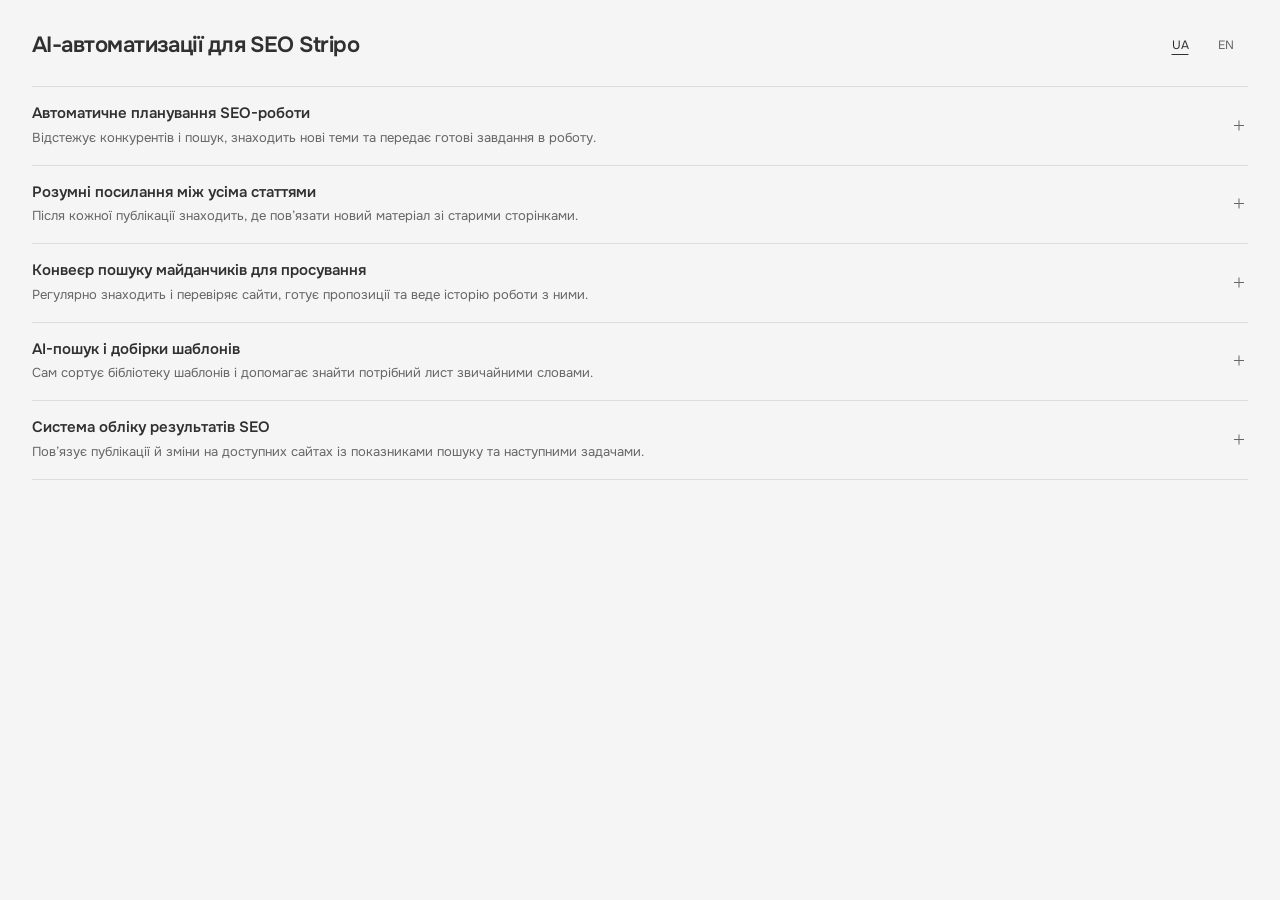
==== commit 4eda534d: "Add responsive project diagrams and an adjustable before-after model" ====
--- a/index.html
+++ b/index.html
@@ -11,14 +11,14 @@
 <meta property="og:title" content="AI-автоматизації для SEO Stripo">
 <meta property="og:description" content="П’ять програмних проєктів для SEO-команди: автоматичне планування, внутрішні посилання, пошук майданчиків, AI-каталог і облік результатів.">
 <meta property="og:url" content="https://deredskoy.github.io/growth-plan-2027/">
-<meta property="og:image" content="https://deredskoy.github.io/growth-plan-2027/assets/og-ideas-uk.png?v=automation-notes-20261112">
+<meta property="og:image" content="https://deredskoy.github.io/growth-plan-2027/assets/og-ideas-uk.png?v=visual-notes-20261112">
 <meta property="og:image:width" content="1200">
 <meta property="og:image:height" content="630">
 <meta name="theme-color" content="#f5f5f5">
 <link rel="icon" href="assets/favicon.svg?v=notes-20261112" type="image/svg+xml">
 <link rel="preload" href="assets/fonts/onest-cyrillic-wght-normal.woff2" as="font" type="font/woff2" crossorigin>
-<link rel="stylesheet" href="assets/style.css?v=automation-notes-20261112">
-<script src="assets/app.js?v=notes-20261112" defer></script>
+<link rel="stylesheet" href="assets/style.css?v=visual-notes-20261112">
+<script src="assets/app.js?v=visual-notes-20261112" defer></script>
 </head>
 <body>
 <a class="skip" href="#main">Перейти до змісту</a>
@@ -30,52 +30,117 @@
   <div class="idea-list">
 <details class="idea" name="ideas" id="i1">
 <summary><span class="idea-copy"><span class="idea-title">Автоматичне планування SEO-роботи</span><span class="idea-desc">Відстежує конкурентів і пошук, знаходить нові теми та передає готові завдання в роботу.</span></span><span class="toggle" aria-hidden="true"></span></summary>
-<div class="idea-body"><dl>
-<div><dt>Що будується</dt><dd><p>Система, яка постійно збирає інформацію для планування роботи SEO-команди. Вона стежить за вибраними конкурентами, пошуковими запитами й продуктами Stripo, порівнює їх із матеріалами на підтримуваних сайтах і формує чергу завдань. Кожне завдання пояснює, для кого потрібен матеріал, що в ньому розкрити й чому він важливий.</p><p>Наприклад, система помічає, що конкуренти почали докладно відповідати на запитання про редактори для агентств. Вона знаходить відповідні сторінки, перевіряє вже опубліковані матеріали й готує завдання з конкретними прикладами. Схвалене завдання потрапляє в наявний процес підготовки статей.</p></dd></div>
-<div><dt>Як працює процес</dt><dd><ol class="workflow"><li>За розкладом завантажувати відкриті сторінки конкурентів, оновлення продуктів і доступні дані пошуку.</li><li>Зберігати попередні версії, щоб бачити нові теми та зміни, а не приносити той самий список щоразу.</li><li>AI читає матеріали, об’єднує схожі запитання та визначає, кому потрібна відповідь: користувачу редактора, агентству чи власнику сервісу.</li><li>Порівнювати знайдене з усім архівом власних сайтів і готувати завдання з джерелами та причиною пріоритету.</li><li>Після перегляду передавати схвалені завдання в чинну чергу. Запам’ятовувати відмови й виконані задачі.</li></ol></dd></div>
-<div><dt>Що вже є і що треба додати</dt><dd><p>У поточному процесі для WordPress вже є черги, генерація, розклади та публікація. Новий проєкт — джерело обґрунтованих завдань для цього процесу: збір даних, архів конкурентів, AI-аналіз, відбір і зворотний зв’язок. Повторно будувати генератор статей не потрібно.</p><p>Пошукові дані можна отримувати через <a href="https://docs.ahrefs.com/en/api/docs/introduction" target="_blank" rel="noopener noreferrer">Ahrefs API</a> або <a href="https://docs.dataforseo.com/v3/serp/overview/" target="_blank" rel="noopener noreferrer">DataForSEO</a>. Це платні джерела з лімітами. Кількість пошуків і позиції беруться з даних, а не з відповіді AI.</p></dd></div>
-<div><dt>Яку цінність дає</dt><dd><p>Команда отримує постійно оновлюваний план роботи й менше часу витрачає на однакові дослідження. Система накопичує знання про теми, конкурентів і вже зроблене, тому наступні завдання враховують попередню роботу.</p><p>Результат вимірюється кількістю використаних завдань, повторних або непридатних пропозицій, ручних кроків на підготовку задачі та вартістю збору даних. Після публікації до задачі можна додавати доступні показники її сторінки.</p></dd></div>
-<div><dt>Етапи та готовий результат</dt><dd><p>Розробка: спільний архів джерел → регулярний збір і AI-відбір → передача завдань у чинний процес → використання рішень команди для наступного відбору.</p><p>Готова система сама запускає збір, відновлює роботу після збоїв, дотримується заданого бюджету й показує, звідки взялося кожне завдання. Для цього достатньо публічних сторінок, підтримуваних сайтів і дозволеного доступу до пошукових даних.</p></dd></div>
+<div class="idea-body"><dl class="project-grid">
+<div class="idea-section process"><dt>Як працює процес</dt><dd><ol class="workflow" role="list"><li><span class="step-number" aria-hidden="true">1</span><strong class="step-title">Джерела</strong><p class="step-copy">За розкладом завантажувати відкриті сторінки конкурентів, оновлення продуктів і доступні дані пошуку.</p></li><li><span class="step-number" aria-hidden="true">2</span><strong class="step-title">Історія змін</strong><p class="step-copy">Зберігати попередні версії, щоб бачити нові теми та зміни, а не приносити той самий список щоразу.</p></li><li><span class="step-number" aria-hidden="true">3</span><strong class="step-title">AI-аналіз</strong><p class="step-copy">AI читає матеріали, об’єднує схожі запитання та визначає, кому потрібна відповідь: користувачу редактора, агентству чи власнику сервісу.</p></li><li><span class="step-number" aria-hidden="true">4</span><strong class="step-title">Відбір задач</strong><p class="step-copy">Порівнювати знайдене з усім архівом власних сайтів і готувати завдання з джерелами та причиною пріоритету.</p></li><li><span class="step-number" aria-hidden="true">5</span><strong class="step-title">Робоча черга</strong><p class="step-copy">Після перегляду передавати схвалені завдання в чинну чергу. Запам’ятовувати відмови й виконані задачі.</p></li></ol></dd></div>
+<div class="idea-section overview"><dt>Що будується</dt><dd><p>Система, яка постійно збирає інформацію для планування роботи SEO-команди. Вона стежить за вибраними конкурентами, пошуковими запитами й продуктами Stripo, порівнює їх із матеріалами на підтримуваних сайтах і формує чергу завдань. Кожне завдання пояснює, для кого потрібен матеріал, що в ньому розкрити й чому він важливий.</p><p>Наприклад, система помічає, що конкуренти почали докладно відповідати на запитання про редактори для агентств. Вона знаходить відповідні сторінки, перевіряє вже опубліковані матеріали й готує завдання з конкретними прикладами. Схвалене завдання потрапляє в наявний процес підготовки статей.</p></dd></div>
+<div class="idea-section forecast" data-forecast data-language="uk">
+<dt id="forecast-1-title">Ручні дії: до / після</dt><dd>
+<p class="forecast-caption">Умовний сценарій: 100 однотипних дій. Одна перевірка рахується як одна ручна дія.</p>
+<div class="forecast-chart" role="img" aria-label="Умовний сценарій: до — 100 ручних дій, після — 44.">
+<div class="bar-row"><span>До</span><span class="bar-track"><span class="bar-fill before-bar"></span></span><span class="bar-number">100</span></div>
+<div class="bar-row"><span>Після</span><span class="bar-track"><span class="bar-fill after-bar" data-after-bar style="width:44%"></span></span><output class="bar-number" data-after-total>44</output></div>
+</div>
+<div class="forecast-controls">
+<div class="forecast-control"><label for="automation-1">Дії, передані автоматизації<output data-automation-value>70%</output></label><input id="automation-1" type="range" min="0" max="100" step="10" value="70" data-automation disabled aria-valuetext="70%"></div>
+<div class="forecast-control"><label for="review-1">Із них потребують ручної перевірки<output data-review-value>20%</output></label><input id="review-1" type="range" min="0" max="100" step="10" value="20" data-review disabled aria-valuetext="20%"></div>
+</div>
+<p class="forecast-breakdown" data-breakdown aria-live="polite" aria-atomic="true">30 виконань + 14 перевірок</p>
+</dd></div>
+<div class="idea-section foundation"><dt>Що вже є і що треба додати</dt><dd><p>У поточному процесі для WordPress вже є черги, генерація, розклади та публікація. Новий проєкт — джерело обґрунтованих завдань для цього процесу: збір даних, архів конкурентів, AI-аналіз, відбір і зворотний зв’язок. Повторно будувати генератор статей не потрібно.</p><p>Пошукові дані можна отримувати через <a href="https://docs.ahrefs.com/en/api/docs/introduction" target="_blank" rel="noopener noreferrer">Ahrefs API</a> або <a href="https://docs.dataforseo.com/v3/serp/overview/" target="_blank" rel="noopener noreferrer">DataForSEO</a>. Це платні джерела з лімітами. Кількість пошуків і позиції беруться з даних, а не з відповіді AI.</p></dd></div>
+<div class="idea-section value"><dt>Яку цінність дає</dt><dd><p>Команда отримує постійно оновлюваний план роботи й менше часу витрачає на однакові дослідження. Система накопичує знання про теми, конкурентів і вже зроблене, тому наступні завдання враховують попередню роботу.</p><p>Результат вимірюється кількістю використаних завдань, повторних або непридатних пропозицій, ручних кроків на підготовку задачі та вартістю збору даних. Після публікації до задачі можна додавати доступні показники її сторінки.</p></dd></div>
+<div class="idea-section delivery"><dt>Етапи та готовий результат</dt><dd><p>Розробка: спільний архів джерел → регулярний збір і AI-відбір → передача завдань у чинний процес → використання рішень команди для наступного відбору.</p><p>Готова система сама запускає збір, відновлює роботу після збоїв, дотримується заданого бюджету й показує, звідки взялося кожне завдання. Для цього достатньо публічних сторінок, підтримуваних сайтів і дозволеного доступу до пошукових даних.</p></dd></div>
 </dl></div>
 </details>
 <details class="idea" name="ideas" id="i2">
 <summary><span class="idea-copy"><span class="idea-title">Розумні посилання між усіма статтями</span><span class="idea-desc">Після кожної публікації знаходить, де пов’язати новий матеріал зі старими сторінками.</span></span><span class="toggle" aria-hidden="true"></span></summary>
-<div class="idea-body"><dl>
-<div><dt>Що будується</dt><dd><p>Система читає весь архів кожного підтримуваного сайту й допомагає матеріалам працювати разом. Після появи нової статті вона знаходить не лише посилання для неї, а й старі статті, з яких варто послатися на нову. Показує точні речення до та після зміни й уміє застосувати погоджені правки.</p><p>Наприклад, опубліковано інструкцію зі створення листа з опитуванням. Система знаходить у старих статтях доречні згадки опитувань і пропонує додати там посилання на нову інструкцію.</p></dd></div>
-<div><dt>Як працює процес</dt><dd><ol class="workflow"><li>Зібрати всі доступні статті та сторінки сайту й регулярно оновлювати їхній текст у спільному архіві.</li><li>AI визначає тему кожної сторінки та знаходить близькі за змістом матеріали.</li><li>Підготувати конкретні зміни: у якому абзаці додати посилання, на яку сторінку й чому саме там.</li><li>Перевірити адреси, кількість посилань і правила сайту; показати зміни на перегляд.</li><li>Застосувати погоджені правки, перевірити сторінки та зберегти попередню версію. Повторювати процес після нових публікацій і видалення матеріалів.</li></ol></dd></div>
-<div><dt>Що вже є і що треба додати</dt><dd><p>У нинішньому процесі для WordPress посилання підбираються з останніх дописів. Нова система працюватиме з усім архівом і підтримуватиме вже опубліковані статті. Потрібно додати аналіз змісту, правила вибору, перегляд змін і можливість повернути попередній текст.</p><p><a href="https://developers.google.com/search/docs/crawling-indexing/links-crawlable" target="_blank" rel="noopener noreferrer">Google пояснює роль внутрішніх посилань у пошуку та розумінні сторінок</a>. Готова альтернатива для частини роботи — <a href="https://inlinks.net/en/how-it-works" target="_blank" rel="noopener noreferrer">InLinks</a>. Власна розробка має сенс для спільної роботи з наявною адмінкою, WordPress і правилами різних сайтів.</p></dd></div>
-<div><dt>Яку цінність дає</dt><dd><p>Після нової публікації не потрібно вручну переглядати десятки старих матеріалів. Корисні сторінки отримують доречні переходи, а зв’язки між матеріалами підтримуються постійно.</p><p>Показники: скільки пропозицій застосовано, скільки важливих сторінок залишаються без внутрішніх посилань, скільки правок доводиться скасовувати й скільки ручної роботи залишається після публікації.</p></dd></div>
-<div><dt>Етапи та готовий результат</dt><dd><p>Розробка: повний архів сторінок → AI-підбір і попередній перегляд → застосування та відкат → автоматичний перерахунок після змін.</p><p>Готовий результат — процес від нової публікації до перевірених змін у старих статтях. Він працює всередині кожного сайту, де є право редагування. Сайти без такого доступу можуть отримувати лише готові пропозиції правок.</p></dd></div>
+<div class="idea-body"><dl class="project-grid">
+<div class="idea-section process"><dt>Як працює процес</dt><dd><ol class="workflow" role="list"><li><span class="step-number" aria-hidden="true">1</span><strong class="step-title">Архів сторінок</strong><p class="step-copy">Зібрати всі доступні статті та сторінки сайту й регулярно оновлювати їхній текст у спільному архіві.</p></li><li><span class="step-number" aria-hidden="true">2</span><strong class="step-title">Зв’язки за змістом</strong><p class="step-copy">AI визначає тему кожної сторінки та знаходить близькі за змістом матеріали.</p></li><li><span class="step-number" aria-hidden="true">3</span><strong class="step-title">Пропозиції</strong><p class="step-copy">Підготувати конкретні зміни: у якому абзаці додати посилання, на яку сторінку й чому саме там.</p></li><li><span class="step-number" aria-hidden="true">4</span><strong class="step-title">Перегляд</strong><p class="step-copy">Перевірити адреси, кількість посилань і правила сайту; показати зміни на перегляд.</p></li><li><span class="step-number" aria-hidden="true">5</span><strong class="step-title">Зміни й контроль</strong><p class="step-copy">Застосувати погоджені правки, перевірити сторінки та зберегти попередню версію. Повторювати процес після нових публікацій і видалення матеріалів.</p></li></ol></dd></div>
+<div class="idea-section overview"><dt>Що будується</dt><dd><p>Система читає весь архів кожного підтримуваного сайту й допомагає матеріалам працювати разом. Після появи нової статті вона знаходить не лише посилання для неї, а й старі статті, з яких варто послатися на нову. Показує точні речення до та після зміни й уміє застосувати погоджені правки.</p><p>Наприклад, опубліковано інструкцію зі створення листа з опитуванням. Система знаходить у старих статтях доречні згадки опитувань і пропонує додати там посилання на нову інструкцію.</p></dd></div>
+<div class="idea-section forecast" data-forecast data-language="uk">
+<dt id="forecast-2-title">Ручні дії: до / після</dt><dd>
+<p class="forecast-caption">Умовний сценарій: 100 однотипних дій. Одна перевірка рахується як одна ручна дія.</p>
+<div class="forecast-chart" role="img" aria-label="Умовний сценарій: до — 100 ручних дій, після — 44.">
+<div class="bar-row"><span>До</span><span class="bar-track"><span class="bar-fill before-bar"></span></span><span class="bar-number">100</span></div>
+<div class="bar-row"><span>Після</span><span class="bar-track"><span class="bar-fill after-bar" data-after-bar style="width:44%"></span></span><output class="bar-number" data-after-total>44</output></div>
+</div>
+<div class="forecast-controls">
+<div class="forecast-control"><label for="automation-2">Дії, передані автоматизації<output data-automation-value>70%</output></label><input id="automation-2" type="range" min="0" max="100" step="10" value="70" data-automation disabled aria-valuetext="70%"></div>
+<div class="forecast-control"><label for="review-2">Із них потребують ручної перевірки<output data-review-value>20%</output></label><input id="review-2" type="range" min="0" max="100" step="10" value="20" data-review disabled aria-valuetext="20%"></div>
+</div>
+<p class="forecast-breakdown" data-breakdown aria-live="polite" aria-atomic="true">30 виконань + 14 перевірок</p>
+</dd></div>
+<div class="idea-section foundation"><dt>Що вже є і що треба додати</dt><dd><p>У нинішньому процесі для WordPress посилання підбираються з останніх дописів. Нова система працюватиме з усім архівом і підтримуватиме вже опубліковані статті. Потрібно додати аналіз змісту, правила вибору, перегляд змін і можливість повернути попередній текст.</p><p><a href="https://developers.google.com/search/docs/crawling-indexing/links-crawlable" target="_blank" rel="noopener noreferrer">Google пояснює роль внутрішніх посилань у пошуку та розумінні сторінок</a>. Готова альтернатива для частини роботи — <a href="https://inlinks.net/en/how-it-works" target="_blank" rel="noopener noreferrer">InLinks</a>. Власна розробка має сенс для спільної роботи з наявною адмінкою, WordPress і правилами різних сайтів.</p></dd></div>
+<div class="idea-section value"><dt>Яку цінність дає</dt><dd><p>Після нової публікації не потрібно вручну переглядати десятки старих матеріалів. Корисні сторінки отримують доречні переходи, а зв’язки між матеріалами підтримуються постійно.</p><p>Показники: скільки пропозицій застосовано, скільки важливих сторінок залишаються без внутрішніх посилань, скільки правок доводиться скасовувати й скільки ручної роботи залишається після публікації.</p></dd></div>
+<div class="idea-section delivery"><dt>Етапи та готовий результат</dt><dd><p>Розробка: повний архів сторінок → AI-підбір і попередній перегляд → застосування та відкат → автоматичний перерахунок після змін.</p><p>Готовий результат — процес від нової публікації до перевірених змін у старих статтях. Він працює всередині кожного сайту, де є право редагування. Сайти без такого доступу можуть отримувати лише готові пропозиції правок.</p></dd></div>
 </dl></div>
 </details>
 <details class="idea" name="ideas" id="i3">
 <summary><span class="idea-copy"><span class="idea-title">Конвеєр пошуку майданчиків для просування</span><span class="idea-desc">Регулярно знаходить і перевіряє сайти, готує пропозиції та веде історію роботи з ними.</span></span><span class="toggle" aria-hidden="true"></span></summary>
-<div class="idea-body"><dl>
-<div><dt>Що будується</dt><dd><p>Постійний процес для пошуку оглядів, каталогів та інших сторінок, де доречно представити Stripo. Система збирає нові варіанти, читає конкретні статті, перевіряє їхню якість і готує пояснення, чому вони підходять. Усі рішення й результати залишаються в спільній базі.</p><p>На виході — картка для роботи: сторінка, її аудиторія, відповідний продукт Stripo, що саме запропонувати автору та що з цим майданчиком уже робили. Це прибирає повторний пошук і перевірку тих самих сайтів.</p></dd></div>
-<div><dt>Як працює процес</dt><dd><ol class="workflow"><li>Регулярно отримувати нові посилання конкурентів і сторінки з вибраних тем.</li><li>Прибирати повтори, недоступні сторінки та вже відхилені варіанти; перевіряти доступні показники сайту.</li><li>AI читає матеріал і визначає, що тут доречно: редактор Stripo, рішення для агентств або редактор, який можна вбудувати в інший сервіс.</li><li>Створювати картку з доказами й чернеткою конкретної пропозиції; зберігати рішення про подальшу роботу.</li><li>Якщо згадку погоджено й опубліковано, перевіряти її наявність. Враховувати результати в наступному відборі.</li></ol></dd></div>
-<div><dt>Що вже є і що треба додати</dt><dd><p>У domain-scout уже є збір кандидатів, перевірки, контроль витрат на Ahrefs і вивантаження результатів. Його поточна задача — пошук доменів. Тут потрібен новий процес навколо живих сторінок, їхнього змісту, рішень і результатів.</p><p><a href="https://ahrefs.com/link-intersect" target="_blank" rel="noopener noreferrer">Ahrefs Link Intersect</a> допомагає знаходити сайти з посиланнями на конкурентів; автоматичне отримання даних потребує відповідного доступу. <a href="https://www.buzzstream.com/" target="_blank" rel="noopener noreferrer">BuzzStream</a> — готова альтернатива для ведення майданчиків і контактів. Власний модуль має додати відбір за правилами команди та зв’язок із наявними інструментами.</p></dd></div>
-<div><dt>Яку цінність дає</dt><dd><p>SEO-команда регулярно отримує підготовлені можливості для роботи й не починає пошук із порожньої таблиці. Історія відмов, звернень і публікацій не губиться між окремими перевірками.</p><p>Показники: частка придатних майданчиків, повтори, ручний час перевірки та вартість обробки. За фактичної роботи з авторами — відповіді й опубліковані згадки. Рішення редактора не залежить від автоматизації.</p></dd></div>
-<div><dt>Етапи та готовий результат</dt><dd><p>Розробка: спільна база й регулярний збір → AI-відбір та підготовка пропозицій → облік роботи й перевірка розміщень → коригування правил за результатами.</p><p>Готова система веде весь шлях від знайденої сторінки до зафіксованого результату та контролює витрати. Надсилання листів підключається лише як окремо погоджена функція; доступ до внутрішньої CRM Stripo не потрібен.</p></dd></div>
+<div class="idea-body"><dl class="project-grid">
+<div class="idea-section process"><dt>Як працює процес</dt><dd><ol class="workflow" role="list"><li><span class="step-number" aria-hidden="true">1</span><strong class="step-title">Нові майданчики</strong><p class="step-copy">Регулярно отримувати нові посилання конкурентів і сторінки з вибраних тем.</p></li><li><span class="step-number" aria-hidden="true">2</span><strong class="step-title">Перевірка</strong><p class="step-copy">Прибирати повтори, недоступні сторінки та вже відхилені варіанти; перевіряти доступні показники сайту.</p></li><li><span class="step-number" aria-hidden="true">3</span><strong class="step-title">AI-відбір</strong><p class="step-copy">AI читає матеріал і визначає, що тут доречно: редактор Stripo, рішення для агентств або редактор, який можна вбудувати в інший сервіс.</p></li><li><span class="step-number" aria-hidden="true">4</span><strong class="step-title">Пропозиція</strong><p class="step-copy">Створювати картку з доказами й чернеткою конкретної пропозиції; зберігати рішення про подальшу роботу.</p></li><li><span class="step-number" aria-hidden="true">5</span><strong class="step-title">Результат</strong><p class="step-copy">Якщо згадку погоджено й опубліковано, перевіряти її наявність. Враховувати результати в наступному відборі.</p></li></ol></dd></div>
+<div class="idea-section overview"><dt>Що будується</dt><dd><p>Постійний процес для пошуку оглядів, каталогів та інших сторінок, де доречно представити Stripo. Система збирає нові варіанти, читає конкретні статті, перевіряє їхню якість і готує пояснення, чому вони підходять. Усі рішення й результати залишаються в спільній базі.</p><p>На виході — картка для роботи: сторінка, її аудиторія, відповідний продукт Stripo, що саме запропонувати автору та що з цим майданчиком уже робили. Це прибирає повторний пошук і перевірку тих самих сайтів.</p></dd></div>
+<div class="idea-section forecast" data-forecast data-language="uk">
+<dt id="forecast-3-title">Ручні дії: до / після</dt><dd>
+<p class="forecast-caption">Умовний сценарій: 100 однотипних дій. Одна перевірка рахується як одна ручна дія.</p>
+<div class="forecast-chart" role="img" aria-label="Умовний сценарій: до — 100 ручних дій, після — 44.">
+<div class="bar-row"><span>До</span><span class="bar-track"><span class="bar-fill before-bar"></span></span><span class="bar-number">100</span></div>
+<div class="bar-row"><span>Після</span><span class="bar-track"><span class="bar-fill after-bar" data-after-bar style="width:44%"></span></span><output class="bar-number" data-after-total>44</output></div>
+</div>
+<div class="forecast-controls">
+<div class="forecast-control"><label for="automation-3">Дії, передані автоматизації<output data-automation-value>70%</output></label><input id="automation-3" type="range" min="0" max="100" step="10" value="70" data-automation disabled aria-valuetext="70%"></div>
+<div class="forecast-control"><label for="review-3">Із них потребують ручної перевірки<output data-review-value>20%</output></label><input id="review-3" type="range" min="0" max="100" step="10" value="20" data-review disabled aria-valuetext="20%"></div>
+</div>
+<p class="forecast-breakdown" data-breakdown aria-live="polite" aria-atomic="true">30 виконань + 14 перевірок</p>
+</dd></div>
+<div class="idea-section foundation"><dt>Що вже є і що треба додати</dt><dd><p>У domain-scout уже є збір кандидатів, перевірки, контроль витрат на Ahrefs і вивантаження результатів. Його поточна задача — пошук доменів. Тут потрібен новий процес навколо живих сторінок, їхнього змісту, рішень і результатів.</p><p><a href="https://ahrefs.com/link-intersect" target="_blank" rel="noopener noreferrer">Ahrefs Link Intersect</a> допомагає знаходити сайти з посиланнями на конкурентів; автоматичне отримання даних потребує відповідного доступу. <a href="https://www.buzzstream.com/" target="_blank" rel="noopener noreferrer">BuzzStream</a> — готова альтернатива для ведення майданчиків і контактів. Власний модуль має додати відбір за правилами команди та зв’язок із наявними інструментами.</p></dd></div>
+<div class="idea-section value"><dt>Яку цінність дає</dt><dd><p>SEO-команда регулярно отримує підготовлені можливості для роботи й не починає пошук із порожньої таблиці. Історія відмов, звернень і публікацій не губиться між окремими перевірками.</p><p>Показники: частка придатних майданчиків, повтори, ручний час перевірки та вартість обробки. За фактичної роботи з авторами — відповіді й опубліковані згадки. Рішення редактора не залежить від автоматизації.</p></dd></div>
+<div class="idea-section delivery"><dt>Етапи та готовий результат</dt><dd><p>Розробка: спільна база й регулярний збір → AI-відбір та підготовка пропозицій → облік роботи й перевірка розміщень → коригування правил за результатами.</p><p>Готова система веде весь шлях від знайденої сторінки до зафіксованого результату та контролює витрати. Надсилання листів підключається лише як окремо погоджена функція; доступ до внутрішньої CRM Stripo не потрібен.</p></dd></div>
 </dl></div>
 </details>
 <details class="idea" name="ideas" id="i4">
 <summary><span class="idea-copy"><span class="idea-title">AI-пошук і добірки шаблонів</span><span class="idea-desc">Сам сортує бібліотеку шаблонів і допомагає знайти потрібний лист звичайними словами.</span></span><span class="toggle" aria-hidden="true"></span></summary>
-<div class="idea-body"><dl>
-<div><dt>Що будується</dt><dd><p>Перетворити наявні сайти з галереями на спільний каталог, який підтримує себе при появі нових шаблонів. Людина зможе шукати за задачею: «лист після першої покупки» або «запрошення на вебінар». Система підбере відповідні шаблони, навіть якщо таких слів немає в їхніх назвах.</p><p>Для SEO-команди це також автоматичне сортування бібліотеки, підготовка добірок і вибір справді схожих шаблонів. Нові й змінені шаблони автоматично отримуватимуть характеристики для пошуку та добірок на всіх підтримуваних сайтах.</p></dd></div>
-<div><dt>Як працює процес</dt><dd><ol class="workflow"><li>Синхронізувати назви, описи, зображення й посилання на редактор із уже підключеного джерела шаблонів.</li><li>AI визначає призначення листа та видимі особливості дизайну. Сумнівні характеристики передає на перевірку.</li><li>Зберігати спільну бібліотеку характеристик і повторно обробляти лише нові або змінені шаблони.</li><li>Використовувати її для пошуку за змістом, добірок і рекомендацій на всіх підтримуваних галереях.</li><li>Збирати запити без результатів і невдалі підбори, щоб виправляти класифікацію та пошук.</li></ol></dd></div>
-<div><dt>Що вже є і що треба додати</dt><dd><p>Зараз у галереях є звичайний пошук за текстом назви й опису. Платформа вже вміє показувати шаблони на кількох сайтах. Нові частини — автоматичне визначення характеристик, спільний пошуковий каталог і керування добірками.</p><p>Пошуковий механізм можна взяти готовим: <a href="https://www.algolia.com/products/ai-search" target="_blank" rel="noopener noreferrer">Algolia</a> поєднує пошук за словами та змістом. Власний код відповідатиме за дані Stripo, правила добірок і підключення галерей. З доступних описів і зображень не можна робити висновки про невидимі технічні властивості листа.</p></dd></div>
-<div><dt>Яку цінність дає</dt><dd><p>Спільна бібліотека характеристик дає всім галереям пошук за змістом і узгоджені тематичні добірки. Відвідувачам простіше вибрати шаблон; команда може створювати корисні тематичні добірки з уже впорядкованих даних.</p><p>Показники: помилки розподілу за темами, пошуки без результатів, вибір шаблонів і переходи до редактора за доступних вимірювань. Для Google відкриваються лише відібрані корисні добірки, а не всі можливі комбінації фільтрів.</p></dd></div>
-<div><dt>Етапи та готовий результат</dt><dd><p>Розробка: синхронізація бібліотеки → AI-характеристики й перевірка якості → пошук та рекомендації → підключення галерей і постійне оновлення.</p><p>Готова система самостійно обробляє зміни в бібліотеці та оновлює пошук на підтримуваних сайтах. Вона розвиває вже створені галереї й не потребує втручання в редактор Stripo.</p></dd></div>
+<div class="idea-body"><dl class="project-grid">
+<div class="idea-section process"><dt>Як працює процес</dt><dd><ol class="workflow" role="list"><li><span class="step-number" aria-hidden="true">1</span><strong class="step-title">Бібліотека</strong><p class="step-copy">Синхронізувати назви, описи, зображення й посилання на редактор із уже підключеного джерела шаблонів.</p></li><li><span class="step-number" aria-hidden="true">2</span><strong class="step-title">Опис шаблонів</strong><p class="step-copy">AI визначає призначення листа та видимі особливості дизайну. Сумнівні характеристики передає на перевірку.</p></li><li><span class="step-number" aria-hidden="true">3</span><strong class="step-title">Спільний каталог</strong><p class="step-copy">Зберігати спільну бібліотеку характеристик і повторно обробляти лише нові або змінені шаблони.</p></li><li><span class="step-number" aria-hidden="true">4</span><strong class="step-title">Пошук і добірки</strong><p class="step-copy">Використовувати її для пошуку за змістом, добірок і рекомендацій на всіх підтримуваних галереях.</p></li><li><span class="step-number" aria-hidden="true">5</span><strong class="step-title">Зворотний зв’язок</strong><p class="step-copy">Збирати запити без результатів і невдалі підбори, щоб виправляти класифікацію та пошук.</p></li></ol></dd></div>
+<div class="idea-section overview"><dt>Що будується</dt><dd><p>Перетворити наявні сайти з галереями на спільний каталог, який підтримує себе при появі нових шаблонів. Людина зможе шукати за задачею: «лист після першої покупки» або «запрошення на вебінар». Система підбере відповідні шаблони, навіть якщо таких слів немає в їхніх назвах.</p><p>Для SEO-команди це також автоматичне сортування бібліотеки, підготовка добірок і вибір справді схожих шаблонів. Нові й змінені шаблони автоматично отримуватимуть характеристики для пошуку та добірок на всіх підтримуваних сайтах.</p></dd></div>
+<div class="idea-section forecast" data-forecast data-language="uk">
+<dt id="forecast-4-title">Ручні дії: до / після</dt><dd>
+<p class="forecast-caption">Умовний сценарій: 100 однотипних дій. Одна перевірка рахується як одна ручна дія.</p>
+<div class="forecast-chart" role="img" aria-label="Умовний сценарій: до — 100 ручних дій, після — 44.">
+<div class="bar-row"><span>До</span><span class="bar-track"><span class="bar-fill before-bar"></span></span><span class="bar-number">100</span></div>
+<div class="bar-row"><span>Після</span><span class="bar-track"><span class="bar-fill after-bar" data-after-bar style="width:44%"></span></span><output class="bar-number" data-after-total>44</output></div>
+</div>
+<div class="forecast-controls">
+<div class="forecast-control"><label for="automation-4">Дії, передані автоматизації<output data-automation-value>70%</output></label><input id="automation-4" type="range" min="0" max="100" step="10" value="70" data-automation disabled aria-valuetext="70%"></div>
+<div class="forecast-control"><label for="review-4">Із них потребують ручної перевірки<output data-review-value>20%</output></label><input id="review-4" type="range" min="0" max="100" step="10" value="20" data-review disabled aria-valuetext="20%"></div>
+</div>
+<p class="forecast-breakdown" data-breakdown aria-live="polite" aria-atomic="true">30 виконань + 14 перевірок</p>
+</dd></div>
+<div class="idea-section foundation"><dt>Що вже є і що треба додати</dt><dd><p>Зараз у галереях є звичайний пошук за текстом назви й опису. Платформа вже вміє показувати шаблони на кількох сайтах. Нові частини — автоматичне визначення характеристик, спільний пошуковий каталог і керування добірками.</p><p>Пошуковий механізм можна взяти готовим: <a href="https://www.algolia.com/products/ai-search" target="_blank" rel="noopener noreferrer">Algolia</a> поєднує пошук за словами та змістом. Власний код відповідатиме за дані Stripo, правила добірок і підключення галерей. З доступних описів і зображень не можна робити висновки про невидимі технічні властивості листа.</p></dd></div>
+<div class="idea-section value"><dt>Яку цінність дає</dt><dd><p>Спільна бібліотека характеристик дає всім галереям пошук за змістом і узгоджені тематичні добірки. Відвідувачам простіше вибрати шаблон; команда може створювати корисні тематичні добірки з уже впорядкованих даних.</p><p>Показники: помилки розподілу за темами, пошуки без результатів, вибір шаблонів і переходи до редактора за доступних вимірювань. Для Google відкриваються лише відібрані корисні добірки, а не всі можливі комбінації фільтрів.</p></dd></div>
+<div class="idea-section delivery"><dt>Етапи та готовий результат</dt><dd><p>Розробка: синхронізація бібліотеки → AI-характеристики й перевірка якості → пошук та рекомендації → підключення галерей і постійне оновлення.</p><p>Готова система самостійно обробляє зміни в бібліотеці та оновлює пошук на підтримуваних сайтах. Вона розвиває вже створені галереї й не потребує втручання в редактор Stripo.</p></dd></div>
 </dl></div>
 </details>
 <details class="idea" name="ideas" id="i5">
 <summary><span class="idea-copy"><span class="idea-title">Система обліку результатів SEO</span><span class="idea-desc">Пов’язує публікації й зміни на доступних сайтах із показниками пошуку та наступними задачами.</span></span><span class="toggle" aria-hidden="true"></span></summary>
-<div class="idea-body"><dl>
-<div><dt>Що будується</dt><dd><p>Спільна система, де видно не лише виконану роботу, а й подальші результати сторінок. Вона регулярно збирає доступні показники пошуку, додає історію публікацій і змін, знаходить важливі відхилення та готує наступні завдання.</p><p>Цей проєкт потребує доступу до Search Console підтримуваних сайтів або регулярних вивантажень із нього. Доступ до даних головного сайту Stripo не припускається. Без джерела даних система не зможе чесно вимірювати результат пошуку.</p></dd></div>
-<div><dt>Як працює процес</dt><dd><ol class="workflow"><li>Підключити дозволені сайти й регулярно отримувати їхні дані: покази в пошуку, переходи, сторінки та запити.</li><li>Додавати до тих самих сторінок записи з наявних журналів: що опубліковано або змінено та коли.</li><li>Код порівнює однакові періоди, рахує зміни й відрізняє відсутні дані від нуля.</li><li>AI готує зрозуміле пояснення з посиланнями на числа та конкретні роботи. Можливі причини відокремлюються від встановлених фактів.</li><li>Перетворювати висновки на завдання й відстежувати, що сталося після їх виконання.</li></ol></dd></div>
-<div><dt>Що вже є і що треба додати</dt><dd><p>Наявні системи вже ведуть журнали публікацій і технічні статуси. Потрібно додати збір результатів, спільні записи по сторінках, порівняння періодів і зв’язок із чергою роботи.</p><p><a href="https://developers.google.com/webmaster-tools/v1/searchanalytics/query" target="_blank" rel="noopener noreferrer">Search Console API</a> дає дані за сторінками й запитами та потребує <a href="https://developers.google.com/webmaster-tools/v1/how-tos/authorizing" target="_blank" rel="noopener noreferrer">авторизованого доступу</a>. Частина детальних даних може бути недоступною. Готові графіки можна отримати через <a href="https://docs.cloud.google.com/data-studio/connect-to-search-console" target="_blank" rel="noopener noreferrer">конектор Google</a>; цінність власного проєкту — у зв’язку показників із виконаною роботою та наступними діями.</p></dd></div>
-<div><dt>Яку цінність дає</dt><dd><p>Команда бачить, на які сайти й типи матеріалів варто спрямувати наступну роботу. Результати накопичуються в одному місці, а підготовка регулярних звітів не починається зі збирання таблиць вручну.</p><p>Показники самої системи: повнота й свіжість даних, час підготовки звіту та використані наступні задачі. Показники сайтів: переходи й покази за зіставні періоди. Зміна після публікації ще не доводить її причину, а перехід на Stripo не дорівнює продажу.</p></dd></div>
-<div><dt>Етапи та готовий результат</dt><dd><p>Розробка: підключення доступних даних → спільна історія сторінок і робіт → автоматичний пошук відхилень та пояснення → повернення задач у робочий процес.</p><p>Готова система регулярно оновлює показники, пояснює кожне число його джерелом і зберігає історію рішень. Повністю автоматичний режим можливий лише там, де дозволене регулярне отримання даних.</p></dd></div>
+<div class="idea-body"><dl class="project-grid">
+<div class="idea-section process"><dt>Як працює процес</dt><dd><ol class="workflow" role="list"><li><span class="step-number" aria-hidden="true">1</span><strong class="step-title">Дані сайтів</strong><p class="step-copy">Підключити дозволені сайти й регулярно отримувати їхні дані: покази в пошуку, переходи, сторінки та запити.</p></li><li><span class="step-number" aria-hidden="true">2</span><strong class="step-title">Історія робіт</strong><p class="step-copy">Додавати до тих самих сторінок записи з наявних журналів: що опубліковано або змінено та коли.</p></li><li><span class="step-number" aria-hidden="true">3</span><strong class="step-title">Розрахунок</strong><p class="step-copy">Код порівнює однакові періоди, рахує зміни й відрізняє відсутні дані від нуля.</p></li><li><span class="step-number" aria-hidden="true">4</span><strong class="step-title">Пояснення</strong><p class="step-copy">AI готує зрозуміле пояснення з посиланнями на числа та конкретні роботи. Можливі причини відокремлюються від встановлених фактів.</p></li><li><span class="step-number" aria-hidden="true">5</span><strong class="step-title">Наступні задачі</strong><p class="step-copy">Перетворювати висновки на завдання й відстежувати, що сталося після їх виконання.</p></li></ol></dd></div>
+<div class="idea-section overview"><dt>Що будується</dt><dd><p>Спільна система, де видно не лише виконану роботу, а й подальші результати сторінок. Вона регулярно збирає доступні показники пошуку, додає історію публікацій і змін, знаходить важливі відхилення та готує наступні завдання.</p><p>Цей проєкт потребує доступу до Search Console підтримуваних сайтів або регулярних вивантажень із нього. Доступ до даних головного сайту Stripo не припускається. Без джерела даних система не зможе чесно вимірювати результат пошуку.</p></dd></div>
+<div class="idea-section forecast" data-forecast data-language="uk">
+<dt id="forecast-5-title">Ручні дії: до / після</dt><dd>
+<p class="forecast-caption">Умовний сценарій: 100 однотипних дій. Одна перевірка рахується як одна ручна дія.</p>
+<div class="forecast-chart" role="img" aria-label="Умовний сценарій: до — 100 ручних дій, після — 44.">
+<div class="bar-row"><span>До</span><span class="bar-track"><span class="bar-fill before-bar"></span></span><span class="bar-number">100</span></div>
+<div class="bar-row"><span>Після</span><span class="bar-track"><span class="bar-fill after-bar" data-after-bar style="width:44%"></span></span><output class="bar-number" data-after-total>44</output></div>
+</div>
+<div class="forecast-controls">
+<div class="forecast-control"><label for="automation-5">Дії, передані автоматизації<output data-automation-value>70%</output></label><input id="automation-5" type="range" min="0" max="100" step="10" value="70" data-automation disabled aria-valuetext="70%"></div>
+<div class="forecast-control"><label for="review-5">Із них потребують ручної перевірки<output data-review-value>20%</output></label><input id="review-5" type="range" min="0" max="100" step="10" value="20" data-review disabled aria-valuetext="20%"></div>
+</div>
+<p class="forecast-breakdown" data-breakdown aria-live="polite" aria-atomic="true">30 виконань + 14 перевірок</p>
+</dd></div>
+<div class="idea-section foundation"><dt>Що вже є і що треба додати</dt><dd><p>Наявні системи вже ведуть журнали публікацій і технічні статуси. Потрібно додати збір результатів, спільні записи по сторінках, порівняння періодів і зв’язок із чергою роботи.</p><p><a href="https://developers.google.com/webmaster-tools/v1/searchanalytics/query" target="_blank" rel="noopener noreferrer">Search Console API</a> дає дані за сторінками й запитами та потребує <a href="https://developers.google.com/webmaster-tools/v1/how-tos/authorizing" target="_blank" rel="noopener noreferrer">авторизованого доступу</a>. Частина детальних даних може бути недоступною. Готові графіки можна отримати через <a href="https://docs.cloud.google.com/data-studio/connect-to-search-console" target="_blank" rel="noopener noreferrer">конектор Google</a>; цінність власного проєкту — у зв’язку показників із виконаною роботою та наступними діями.</p></dd></div>
+<div class="idea-section value"><dt>Яку цінність дає</dt><dd><p>Команда бачить, на які сайти й типи матеріалів варто спрямувати наступну роботу. Результати накопичуються в одному місці, а підготовка регулярних звітів не починається зі збирання таблиць вручну.</p><p>Показники самої системи: повнота й свіжість даних, час підготовки звіту та використані наступні задачі. Показники сайтів: переходи й покази за зіставні періоди. Зміна після публікації ще не доводить її причину, а перехід на Stripo не дорівнює продажу.</p></dd></div>
+<div class="idea-section delivery"><dt>Етапи та готовий результат</dt><dd><p>Розробка: підключення доступних даних → спільна історія сторінок і робіт → автоматичний пошук відхилень та пояснення → повернення задач у робочий процес.</p><p>Готова система регулярно оновлює показники, пояснює кожне число його джерелом і зберігає історію рішень. Повністю автоматичний режим можливий лише там, де дозволене регулярне отримання даних.</p></dd></div>
 </dl></div>
 </details>
 </div>
--- a/assets/style.css
+++ b/assets/style.css
@@ -16,13 +16,14 @@
   unicode-range: U+0000-00FF, U+0131, U+0152-0153, U+02BB-02BC, U+02C6, U+02DA, U+02DC, U+0304, U+0308, U+0329, U+2000-206F, U+20AC, U+2122, U+2191, U+2193, U+2212, U+2215, U+FEFF, U+FFFD;
 }
 
-/* A single quiet column of working notes. */
+/* Wide project notes: process first, explanation and scenario alongside. */
 :root {
   --background: #f5f5f5;
   --foreground: #303030;
   --muted: #666666;
   --border: #dddddd;
   --hover: #eeeeee;
+  --panel: #ffffff;
   --focus: #555555;
   --font: "Onest", ui-sans-serif, system-ui, -apple-system, "Segoe UI", sans-serif;
   color-scheme: light;
@@ -35,17 +36,17 @@
 a { color: inherit; text-underline-offset: 3px; text-decoration-color: #999999; }
 a:hover { text-decoration-color: currentColor; }
 :focus-visible { outline: 2px solid var(--focus); outline-offset: 4px; border-radius: 2px; }
-.wrap { width: min(calc(100% - 48px), 820px); margin-inline: auto; }
+.wrap { width: min(calc(100% - 64px), 1280px); margin-inline: auto; }
 .skip { position: absolute; top: -80px; left: 16px; padding: 8px 12px; background: var(--background); }
 .skip:focus { top: 12px; }
-.notes-header { padding-top: 34px; }
+.notes-header { padding-top: 24px; }
 .bar { display: flex; justify-content: space-between; align-items: center; gap: 20px; }
 h1 { font-size: 22px; line-height: 1.35; font-weight: 620; letter-spacing: -.025em; }
 .lang { display: flex; align-items: center; gap: 2px; flex-shrink: 0; }
 .lang a { display: grid; place-items: center; min-width: 44px; min-height: 44px; text-decoration: none; font-size: 12px; color: var(--muted); }
 .lang a[aria-current] { color: var(--foreground); text-decoration: underline; text-underline-offset: 5px; }
 .lang a:hover { background: var(--hover); }
-.workspace { padding-block: 26px 32px; }
+.workspace { padding-block: 18px 32px; }
 .idea { border-bottom: 1px solid var(--border); scroll-margin-top: 16px; }
 .idea:first-child { border-top: 1px solid var(--border); }
 summary { list-style: none; cursor: pointer; -webkit-tap-highlight-color: transparent; }
@@ -59,13 +60,61 @@
 .toggle::after { transform: rotate(90deg); }
 details[open] > summary .toggle::after { transform: rotate(0); }
 summary:hover { background: var(--hover); }
-.idea-body { padding: 0 36px 22px 0; }
-.idea-body dl { display: grid; gap: 14px; }
-.idea-body dt { font-size: 13px; font-weight: 600; margin-bottom: 3px; }
+.idea-body { padding: 8px 0 24px; }
+.project-grid { display: grid; grid-template-columns: minmax(0, 1fr); gap: 24px; }
+.idea-section { min-width: 0; }
+.idea-body dt { font-size: 13px; font-weight: 620; margin-bottom: 10px; }
+.idea-body dd { font-size: 14px; line-height: 1.6; overflow-wrap: break-word; }
 .idea-body dd p + p { margin-top: 10px; }
-.workflow { margin: 0; padding-left: 22px; }
-.workflow li + li { margin-top: 7px; }
-.idea-body dd { max-width: 76ch; font-size: 14px; line-height: 1.65; }
+.workflow { display: grid; grid-template-columns: repeat(5, minmax(0, 1fr)); gap: 20px; margin: 0; padding: 0; list-style: none; }
+.workflow li { position: relative; min-width: 0; padding-top: 12px; border-top: 2px solid var(--border); }
+.workflow li:not(:last-child)::after { content: "→"; position: absolute; top: 10px; right: -17px; font-size: 16px; line-height: 22px; color: var(--muted); }
+.step-number { display: inline-block; margin-right: 5px; color: var(--muted); font-size: 12px; font-variant-numeric: tabular-nums; }
+.step-title { font-size: 13px; font-weight: 620; }
+.step-copy { margin-top: 8px; font-size: 13px; line-height: 1.6; }
+.forecast { padding: 18px 20px; border: 1px solid var(--border); border-radius: 6px; background: var(--panel); align-self: start; }
+.forecast dt { margin-bottom: 6px; }
+.forecast-caption { color: var(--muted); font-size: 12px; line-height: 1.5; max-width: 65ch; }
+.forecast-chart { display: grid; gap: 10px; margin-block: 18px; }
+.bar-row { display: grid; grid-template-columns: 44px minmax(0, 1fr) 34px; gap: 12px; align-items: center; font-size: 12px; }
+.bar-track { display: block; height: 22px; background: var(--hover); border-radius: 2px; overflow: hidden; }
+.bar-fill { display: block; height: 100%; border-radius: 2px; }
+.before-bar { width: 100%; background: #8b8b8b; }
+.after-bar { background: var(--foreground); }
+.bar-number { text-align: right; font-size: 14px; font-weight: 620; font-variant-numeric: tabular-nums; }
+.forecast-controls { display: grid; gap: 10px; }
+.forecast-control label { display: flex; justify-content: space-between; gap: 16px; font-size: 12px; line-height: 1.5; }
+.forecast-control output { flex-shrink: 0; font-weight: 600; font-variant-numeric: tabular-nums; }
+.forecast-control input { display: block; width: 100%; height: 24px; margin: 2px 0 0; padding: 0; accent-color: var(--foreground); cursor: pointer; }
+.forecast-control input:disabled { cursor: default; }
+.forecast-breakdown { margin-top: 12px; color: var(--muted); font-size: 12px; }
+@media (min-width: 960px) {
+  .project-grid { grid-template-columns: repeat(6, minmax(0, 1fr)); gap: 26px 32px; }
+  .process { grid-column: 1 / -1; }
+  .overview, .forecast, .foundation, .value { grid-column: span 3; }
+  .delivery { grid-column: 1 / -1; }
+  .delivery dd { display: grid; grid-template-columns: repeat(2, minmax(0, 1fr)); gap: 32px; }
+  .delivery dd p + p { margin-top: 0; }
+}
+@media (min-width: 1200px) {
+  .foundation, .value, .delivery { grid-column: span 2; }
+  .delivery dd { display: block; }
+  .delivery dd p + p { margin-top: 10px; }
+}
+@media (min-width: 641px) and (max-width: 959px) {
+  .workflow { grid-template-columns: repeat(3, minmax(0, 1fr)); }
+  .workflow li::after { display: none; }
+}
+@media (max-width: 640px) {
+  .workflow { grid-template-columns: minmax(0, 1fr); gap: 14px; }
+  .workflow li { display: grid; grid-template-columns: 20px minmax(0, 1fr); gap: 2px 10px; padding: 0; border: 0; }
+  .step-number { grid-column: 1; grid-row: 1 / 3; padding-top: 1px; margin: 0; }
+  .step-title, .step-copy { grid-column: 2; }
+  .step-copy { margin-top: 2px; }
+  .workflow li:not(:last-child)::after { content: ""; top: 25px; bottom: -10px; right: auto; left: 4px; border-left: 1px solid var(--border); }
+  .forecast { padding: 16px; }
+  .project-grid { gap: 22px; }
+}
 @media (max-width: 560px) {
   .wrap { width: calc(100% - 36px); }
   .notes-header { padding-top: 18px; }
@@ -75,7 +124,6 @@
   .idea > summary { gap: 12px; padding-block: 14px; }
   .idea-title { font-size: 14px; }
   .idea-desc { font-size: 12px; }
-  .idea-body { padding-right: 0; }
   .idea-body dd { font-size: 13px; }
 }
 @media print {
@@ -84,4 +132,7 @@
   .lang, .skip, .toggle { display: none; }
   .notes-header { padding-top: 0; }
   .idea { break-inside: avoid; }
+  .forecast-controls { display: none; }
+  .project-grid { display: block; }
+  .idea-section { margin-top: 18px; }
 }
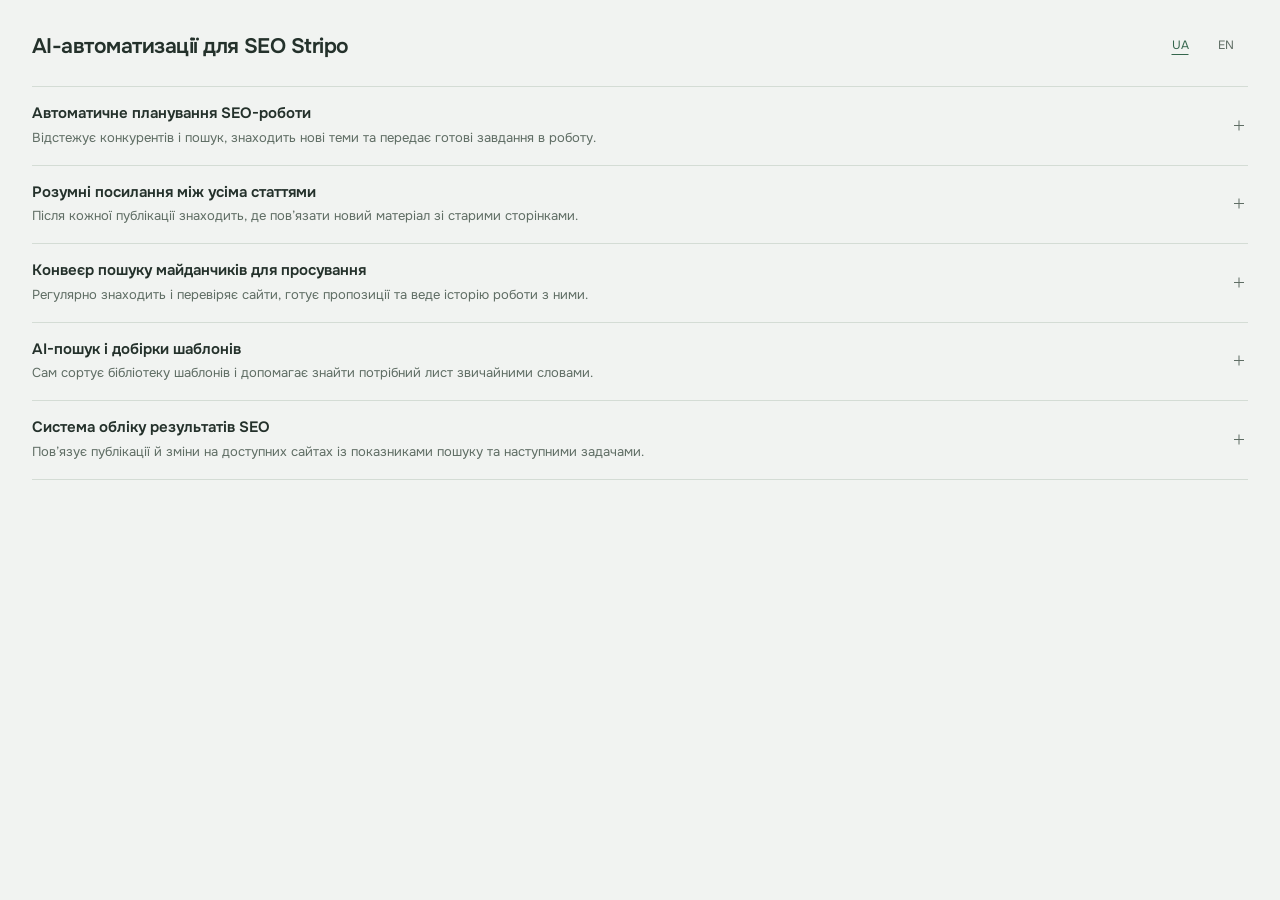
==== commit bfc2bd91: "Refine the notes palette and responsive project layout" ====
--- a/index.html
+++ b/index.html
@@ -11,14 +11,14 @@
 <meta property="og:title" content="AI-автоматизації для SEO Stripo">
 <meta property="og:description" content="П’ять програмних проєктів для SEO-команди: автоматичне планування, внутрішні посилання, пошук майданчиків, AI-каталог і облік результатів.">
 <meta property="og:url" content="https://deredskoy.github.io/growth-plan-2027/">
-<meta property="og:image" content="https://deredskoy.github.io/growth-plan-2027/assets/og-ideas-uk.png?v=visual-notes-20261112">
+<meta property="og:image" content="https://deredskoy.github.io/growth-plan-2027/assets/og-ideas-uk.png?v=notes-palette-20261112">
 <meta property="og:image:width" content="1200">
 <meta property="og:image:height" content="630">
-<meta name="theme-color" content="#f5f5f5">
+<meta name="theme-color" content="#f1f3f1">
 <link rel="icon" href="assets/favicon.svg?v=notes-20261112" type="image/svg+xml">
 <link rel="preload" href="assets/fonts/onest-cyrillic-wght-normal.woff2" as="font" type="font/woff2" crossorigin>
-<link rel="stylesheet" href="assets/style.css?v=visual-notes-20261112">
-<script src="assets/app.js?v=visual-notes-20261112" defer></script>
+<link rel="stylesheet" href="assets/style.css?v=notes-palette-20261112">
+<script src="assets/app.js?v=notes-palette-20261112" defer></script>
 </head>
 <body>
 <a class="skip" href="#main">Перейти до змісту</a>
@@ -30,118 +30,143 @@
   <div class="idea-list">
 <details class="idea" name="ideas" id="i1">
 <summary><span class="idea-copy"><span class="idea-title">Автоматичне планування SEO-роботи</span><span class="idea-desc">Відстежує конкурентів і пошук, знаходить нові теми та передає готові завдання в роботу.</span></span><span class="toggle" aria-hidden="true"></span></summary>
-<div class="idea-body"><dl class="project-grid">
-<div class="idea-section process"><dt>Як працює процес</dt><dd><ol class="workflow" role="list"><li><span class="step-number" aria-hidden="true">1</span><strong class="step-title">Джерела</strong><p class="step-copy">За розкладом завантажувати відкриті сторінки конкурентів, оновлення продуктів і доступні дані пошуку.</p></li><li><span class="step-number" aria-hidden="true">2</span><strong class="step-title">Історія змін</strong><p class="step-copy">Зберігати попередні версії, щоб бачити нові теми та зміни, а не приносити той самий список щоразу.</p></li><li><span class="step-number" aria-hidden="true">3</span><strong class="step-title">AI-аналіз</strong><p class="step-copy">AI читає матеріали, об’єднує схожі запитання та визначає, кому потрібна відповідь: користувачу редактора, агентству чи власнику сервісу.</p></li><li><span class="step-number" aria-hidden="true">4</span><strong class="step-title">Відбір задач</strong><p class="step-copy">Порівнювати знайдене з усім архівом власних сайтів і готувати завдання з джерелами та причиною пріоритету.</p></li><li><span class="step-number" aria-hidden="true">5</span><strong class="step-title">Робоча черга</strong><p class="step-copy">Після перегляду передавати схвалені завдання в чинну чергу. Запам’ятовувати відмови й виконані задачі.</p></li></ol></dd></div>
-<div class="idea-section overview"><dt>Що будується</dt><dd><p>Система, яка постійно збирає інформацію для планування роботи SEO-команди. Вона стежить за вибраними конкурентами, пошуковими запитами й продуктами Stripo, порівнює їх із матеріалами на підтримуваних сайтах і формує чергу завдань. Кожне завдання пояснює, для кого потрібен матеріал, що в ньому розкрити й чому він важливий.</p><p>Наприклад, система помічає, що конкуренти почали докладно відповідати на запитання про редактори для агентств. Вона знаходить відповідні сторінки, перевіряє вже опубліковані матеріали й готує завдання з конкретними прикладами. Схвалене завдання потрапляє в наявний процес підготовки статей.</p></dd></div>
-<div class="idea-section forecast" data-forecast data-language="uk">
-<dt id="forecast-1-title">Ручні дії: до / після</dt><dd>
-<p class="forecast-caption">Умовний сценарій: 100 однотипних дій. Одна перевірка рахується як одна ручна дія.</p>
-<div class="forecast-chart" role="img" aria-label="Умовний сценарій: до — 100 ручних дій, після — 44.">
-<div class="bar-row"><span>До</span><span class="bar-track"><span class="bar-fill before-bar"></span></span><span class="bar-number">100</span></div>
-<div class="bar-row"><span>Після</span><span class="bar-track"><span class="bar-fill after-bar" data-after-bar style="width:44%"></span></span><output class="bar-number" data-after-total>44</output></div>
+<div class="idea-body"><div class="project-grid">
+<dl class="idea-section process"><dt>Як працює процес</dt><dd><ol class="workflow" role="list"><li><span class="step-number" aria-hidden="true">1</span><strong class="step-title">Джерела</strong><p class="step-copy">За розкладом завантажувати відкриті сторінки конкурентів, оновлення продуктів і доступні дані пошуку.</p></li><li><span class="step-number" aria-hidden="true">2</span><strong class="step-title">Історія змін</strong><p class="step-copy">Зберігати попередні версії, щоб бачити нові теми та зміни, а не приносити той самий список щоразу.</p></li><li><span class="step-number" aria-hidden="true">3</span><strong class="step-title">AI-аналіз</strong><p class="step-copy">AI читає матеріали, об’єднує схожі запитання та визначає, кому потрібна відповідь: користувачу редактора, агентству чи власнику сервісу.</p></li><li><span class="step-number" aria-hidden="true">4</span><strong class="step-title">Відбір задач</strong><p class="step-copy">Порівнювати знайдене з усім архівом власних сайтів і готувати завдання з джерелами та причиною пріоритету.</p></li><li><span class="step-number" aria-hidden="true">5</span><strong class="step-title">Робоча черга</strong><p class="step-copy">Після перегляду передавати схвалені завдання в чинну чергу. Запам’ятовувати відмови й виконані задачі.</p></li></ol></dd></dl>
+<div class="project-story">
+<dl class="idea-section overview"><dt>Що будується</dt><dd><p>Система, яка постійно збирає інформацію для планування роботи SEO-команди. Вона стежить за вибраними конкурентами, пошуковими запитами й продуктами Stripo, порівнює їх із матеріалами на підтримуваних сайтах і формує чергу завдань. Кожне завдання пояснює, для кого потрібен матеріал, що в ньому розкрити й чому він важливий.</p><p>Наприклад, система помічає, що конкуренти почали докладно відповідати на запитання про редактори для агентств. Вона знаходить відповідні сторінки, перевіряє вже опубліковані матеріали й готує завдання з конкретними прикладами. Схвалене завдання потрапляє в наявний процес підготовки статей.</p></dd></dl>
+<dl class="idea-section foundation"><dt>Що вже є і що треба додати</dt><dd><p>У поточному процесі для WordPress вже є черги, генерація, розклади та публікація. Новий проєкт — джерело обґрунтованих завдань для цього процесу: збір даних, архів конкурентів, AI-аналіз, відбір і зворотний зв’язок. Повторно будувати генератор статей не потрібно.</p><p>Пошукові дані можна отримувати через <a href="https://docs.ahrefs.com/en/api/docs/introduction" target="_blank" rel="noopener noreferrer">Ahrefs API</a> або <a href="https://docs.dataforseo.com/v3/serp/overview/" target="_blank" rel="noopener noreferrer">DataForSEO</a>. Це платні джерела з лімітами. Кількість пошуків і позиції беруться з даних, а не з відповіді AI.</p></dd></dl>
+<dl class="idea-section value"><dt>Яку цінність дає</dt><dd><p>Команда отримує постійно оновлюваний план роботи й менше часу витрачає на однакові дослідження. Система накопичує знання про теми, конкурентів і вже зроблене, тому наступні завдання враховують попередню роботу.</p><p>Результат вимірюється кількістю використаних завдань, повторних або непридатних пропозицій, ручних кроків на підготовку задачі та вартістю збору даних. Після публікації до задачі можна додавати доступні показники її сторінки.</p></dd></dl>
 </div>
-<div class="forecast-controls">
-<div class="forecast-control"><label for="automation-1">Дії, передані автоматизації<output data-automation-value>70%</output></label><input id="automation-1" type="range" min="0" max="100" step="10" value="70" data-automation disabled aria-valuetext="70%"></div>
-<div class="forecast-control"><label for="review-1">Із них потребують ручної перевірки<output data-review-value>20%</output></label><input id="review-1" type="range" min="0" max="100" step="10" value="20" data-review disabled aria-valuetext="20%"></div>
+<div class="project-evidence">
+<dl class="idea-section forecast" data-forecast data-language="uk">
+<dt id="chart-title-1">Перевірка пошукових запитів</dt><dd>
+<script type="application/json" data-chart-config>{"kind":"workload","baseline":3362,"months":6,"item":"keyword"}</script>
+<p class="chart-basis"><strong>3 362 запити Stripo у США</strong> за даними <a href="https://docs.ahrefs.com/en/api/reference/batch-analysis/post-batch-analysis" target="_blank" rel="noopener noreferrer">Ahrefs API</a>. Знімок 12.11.2026.</p>
+<div class="chart-topline"><output class="chart-period" data-period>Місяць 6</output><span class="chart-time-hint">Місяці від початку впровадження</span></div>
+<svg class="scenario-chart" data-chart viewBox="0 0 560 232" role="img" aria-label="Сценарій за видимими припущеннями"><line class="chart-grid" x1="48" y1="192.0" x2="530" y2="192.0"/><text class="chart-tick" x="41" y="196.0" text-anchor="end">0</text><line class="chart-grid" x1="48" y1="108.0" x2="530" y2="108.0"/><text class="chart-tick" x="41" y="112.0" text-anchor="end">1,681</text><line class="chart-grid" x1="48" y1="24.0" x2="530" y2="24.0"/><text class="chart-tick" x="41" y="28.0" text-anchor="end">3,362</text><path class="chart-baseline" d="M48.0,24.0 L128.3,24.0 L208.7,24.0 L289.0,24.0 L369.3,24.0 L449.7,24.0 L530.0,24.0"/><path class="chart-scenario" d="M48.0,24.0 L128.3,55.4 L208.7,86.7 L289.0,118.1 L369.3,118.1 L449.7,118.1 L530.0,118.1"/><text class="chart-tick" x="48.0" y="216" text-anchor="middle">0</text><text class="chart-tick" x="128.33333333333331" y="216" text-anchor="middle">1</text><text class="chart-tick" x="208.66666666666666" y="216" text-anchor="middle">2</text><text class="chart-tick" x="289.0" y="216" text-anchor="middle">3</text><text class="chart-tick" x="369.3333333333333" y="216" text-anchor="middle">4</text><text class="chart-tick" x="449.6666666666667" y="216" text-anchor="middle">5</text><text class="chart-tick" x="530.0" y="216" text-anchor="middle">6</text></svg>
+<input class="chart-time" data-time type="range" min="0" max="6" step="1" value="6" disabled aria-label="Місяць сценарію">
+<div class="chart-legend" data-legend><span class="legend-baseline">Ручна перевірка</span><span class="legend-scenario">Сценарій</span></div>
+<div class="chart-readout"><output data-current>≈1 479</output><span data-unit>ручних перевірок на повний список</span></div>
+<p class="assumption-summary" data-assumption-summary>Сценарій: 70% автоматизації, 20% ручного перегляду. Вихід на ці частки — за 3 місяці.</p>
+<details class="chart-assumptions"><summary>Параметри сценарію</summary><div class="forecast-controls"><div class="forecast-control"><label for="chart-1-automation">Передати автоматизації<output data-param-label="automation">70%</output></label><input id="chart-1-automation" type="range" min="0" max="100" step="10" value="70" data-param="automation" disabled></div><div class="forecast-control"><label for="chart-1-review">Із них перевіряти вручну<output data-param-label="review">20%</output></label><input id="chart-1-review" type="range" min="0" max="100" step="10" value="20" data-param="review" disabled></div><div class="forecast-control"><label for="chart-1-ramp">Місяців до цілі<output data-param-label="ramp">3</output></label><input id="chart-1-ramp" type="range" min="1" max="6" step="1" value="3" data-param="ramp" disabled></div></div></details>
+<details class="chart-method"><summary>Дані та розрахунок</summary><div><p>Ahrefs показує запити, за якими знаходить сайт у вибраній країні. Це масштаб списку для аналізу, а не журнал роботи SEO-команди.</p><p>Модель припускає одну ручну перевірку на запит. Частка автоматизації рівномірно зростає до заданої цілі. Розрахунок: N × (1 − частка автоматизації × (1 − частка перегляду)). Показники 70%, 20% і строк впровадження — змінювані припущення.</p><p>Джерело: Ahrefs, stripo.email, режим domain, США, середня частотність. Запит виконано 12.11.2026.</p></div></details>
+<p class="sr-only" data-chart-status aria-live="polite" aria-atomic="true">Сценарій: 70% автоматизації, 20% ручного перегляду. Вихід на ці частки — за 3 місяці.</p>
+</dd></dl>
+<dl class="idea-section delivery"><dt>Етапи та готовий результат</dt><dd><p>Розробка: спільний архів джерел → регулярний збір і AI-відбір → передача завдань у чинний процес → використання рішень команди для наступного відбору.</p><p>Готова система сама запускає збір, відновлює роботу після збоїв, дотримується заданого бюджету й показує, звідки взялося кожне завдання. Для цього достатньо публічних сторінок, підтримуваних сайтів і дозволеного доступу до пошукових даних.</p></dd></dl>
 </div>
-<p class="forecast-breakdown" data-breakdown aria-live="polite" aria-atomic="true">30 виконань + 14 перевірок</p>
-</dd></div>
-<div class="idea-section foundation"><dt>Що вже є і що треба додати</dt><dd><p>У поточному процесі для WordPress вже є черги, генерація, розклади та публікація. Новий проєкт — джерело обґрунтованих завдань для цього процесу: збір даних, архів конкурентів, AI-аналіз, відбір і зворотний зв’язок. Повторно будувати генератор статей не потрібно.</p><p>Пошукові дані можна отримувати через <a href="https://docs.ahrefs.com/en/api/docs/introduction" target="_blank" rel="noopener noreferrer">Ahrefs API</a> або <a href="https://docs.dataforseo.com/v3/serp/overview/" target="_blank" rel="noopener noreferrer">DataForSEO</a>. Це платні джерела з лімітами. Кількість пошуків і позиції беруться з даних, а не з відповіді AI.</p></dd></div>
-<div class="idea-section value"><dt>Яку цінність дає</dt><dd><p>Команда отримує постійно оновлюваний план роботи й менше часу витрачає на однакові дослідження. Система накопичує знання про теми, конкурентів і вже зроблене, тому наступні завдання враховують попередню роботу.</p><p>Результат вимірюється кількістю використаних завдань, повторних або непридатних пропозицій, ручних кроків на підготовку задачі та вартістю збору даних. Після публікації до задачі можна додавати доступні показники її сторінки.</p></dd></div>
-<div class="idea-section delivery"><dt>Етапи та готовий результат</dt><dd><p>Розробка: спільний архів джерел → регулярний збір і AI-відбір → передача завдань у чинний процес → використання рішень команди для наступного відбору.</p><p>Готова система сама запускає збір, відновлює роботу після збоїв, дотримується заданого бюджету й показує, звідки взялося кожне завдання. Для цього достатньо публічних сторінок, підтримуваних сайтів і дозволеного доступу до пошукових даних.</p></dd></div>
-</dl></div>
+</div></div>
 </details>
 <details class="idea" name="ideas" id="i2">
 <summary><span class="idea-copy"><span class="idea-title">Розумні посилання між усіма статтями</span><span class="idea-desc">Після кожної публікації знаходить, де пов’язати новий матеріал зі старими сторінками.</span></span><span class="toggle" aria-hidden="true"></span></summary>
-<div class="idea-body"><dl class="project-grid">
-<div class="idea-section process"><dt>Як працює процес</dt><dd><ol class="workflow" role="list"><li><span class="step-number" aria-hidden="true">1</span><strong class="step-title">Архів сторінок</strong><p class="step-copy">Зібрати всі доступні статті та сторінки сайту й регулярно оновлювати їхній текст у спільному архіві.</p></li><li><span class="step-number" aria-hidden="true">2</span><strong class="step-title">Зв’язки за змістом</strong><p class="step-copy">AI визначає тему кожної сторінки та знаходить близькі за змістом матеріали.</p></li><li><span class="step-number" aria-hidden="true">3</span><strong class="step-title">Пропозиції</strong><p class="step-copy">Підготувати конкретні зміни: у якому абзаці додати посилання, на яку сторінку й чому саме там.</p></li><li><span class="step-number" aria-hidden="true">4</span><strong class="step-title">Перегляд</strong><p class="step-copy">Перевірити адреси, кількість посилань і правила сайту; показати зміни на перегляд.</p></li><li><span class="step-number" aria-hidden="true">5</span><strong class="step-title">Зміни й контроль</strong><p class="step-copy">Застосувати погоджені правки, перевірити сторінки та зберегти попередню версію. Повторювати процес після нових публікацій і видалення матеріалів.</p></li></ol></dd></div>
-<div class="idea-section overview"><dt>Що будується</dt><dd><p>Система читає весь архів кожного підтримуваного сайту й допомагає матеріалам працювати разом. Після появи нової статті вона знаходить не лише посилання для неї, а й старі статті, з яких варто послатися на нову. Показує точні речення до та після зміни й уміє застосувати погоджені правки.</p><p>Наприклад, опубліковано інструкцію зі створення листа з опитуванням. Система знаходить у старих статтях доречні згадки опитувань і пропонує додати там посилання на нову інструкцію.</p></dd></div>
-<div class="idea-section forecast" data-forecast data-language="uk">
-<dt id="forecast-2-title">Ручні дії: до / після</dt><dd>
-<p class="forecast-caption">Умовний сценарій: 100 однотипних дій. Одна перевірка рахується як одна ручна дія.</p>
-<div class="forecast-chart" role="img" aria-label="Умовний сценарій: до — 100 ручних дій, після — 44.">
-<div class="bar-row"><span>До</span><span class="bar-track"><span class="bar-fill before-bar"></span></span><span class="bar-number">100</span></div>
-<div class="bar-row"><span>Після</span><span class="bar-track"><span class="bar-fill after-bar" data-after-bar style="width:44%"></span></span><output class="bar-number" data-after-total>44</output></div>
+<div class="idea-body"><div class="project-grid">
+<dl class="idea-section process"><dt>Як працює процес</dt><dd><ol class="workflow" role="list"><li><span class="step-number" aria-hidden="true">1</span><strong class="step-title">Архів сторінок</strong><p class="step-copy">Зібрати всі доступні статті та сторінки сайту й регулярно оновлювати їхній текст у спільному архіві.</p></li><li><span class="step-number" aria-hidden="true">2</span><strong class="step-title">Зв’язки за змістом</strong><p class="step-copy">AI визначає тему кожної сторінки та знаходить близькі за змістом матеріали.</p></li><li><span class="step-number" aria-hidden="true">3</span><strong class="step-title">Пропозиції</strong><p class="step-copy">Підготувати конкретні зміни: у якому абзаці додати посилання, на яку сторінку й чому саме там.</p></li><li><span class="step-number" aria-hidden="true">4</span><strong class="step-title">Перегляд</strong><p class="step-copy">Перевірити адреси, кількість посилань і правила сайту; показати зміни на перегляд.</p></li><li><span class="step-number" aria-hidden="true">5</span><strong class="step-title">Зміни й контроль</strong><p class="step-copy">Застосувати погоджені правки, перевірити сторінки та зберегти попередню версію. Повторювати процес після нових публікацій і видалення матеріалів.</p></li></ol></dd></dl>
+<div class="project-story">
+<dl class="idea-section overview"><dt>Що будується</dt><dd><p>Система читає весь архів кожного підтримуваного сайту й допомагає матеріалам працювати разом. Після появи нової статті вона знаходить не лише посилання для неї, а й старі статті, з яких варто послатися на нову. Показує точні речення до та після зміни й уміє застосувати погоджені правки.</p><p>Наприклад, опубліковано інструкцію зі створення листа з опитуванням. Система знаходить у старих статтях доречні згадки опитувань і пропонує додати там посилання на нову інструкцію.</p></dd></dl>
+<dl class="idea-section foundation"><dt>Що вже є і що треба додати</dt><dd><p>У нинішньому процесі для WordPress посилання підбираються з останніх дописів. Нова система працюватиме з усім архівом і підтримуватиме вже опубліковані статті. Потрібно додати аналіз змісту, правила вибору, перегляд змін і можливість повернути попередній текст.</p><p><a href="https://developers.google.com/search/docs/crawling-indexing/links-crawlable" target="_blank" rel="noopener noreferrer">Google пояснює роль внутрішніх посилань у пошуку та розумінні сторінок</a>. Готова альтернатива для частини роботи — <a href="https://inlinks.net/en/how-it-works" target="_blank" rel="noopener noreferrer">InLinks</a>. Власна розробка має сенс для спільної роботи з наявною адмінкою, WordPress і правилами різних сайтів.</p></dd></dl>
+<dl class="idea-section value"><dt>Яку цінність дає</dt><dd><p>Після нової публікації не потрібно вручну переглядати десятки старих матеріалів. Корисні сторінки отримують доречні переходи, а зв’язки між матеріалами підтримуються постійно.</p><p>Показники: скільки пропозицій застосовано, скільки важливих сторінок залишаються без внутрішніх посилань, скільки правок доводиться скасовувати й скільки ручної роботи залишається після публікації.</p></dd></dl>
 </div>
-<div class="forecast-controls">
-<div class="forecast-control"><label for="automation-2">Дії, передані автоматизації<output data-automation-value>70%</output></label><input id="automation-2" type="range" min="0" max="100" step="10" value="70" data-automation disabled aria-valuetext="70%"></div>
-<div class="forecast-control"><label for="review-2">Із них потребують ручної перевірки<output data-review-value>20%</output></label><input id="review-2" type="range" min="0" max="100" step="10" value="20" data-review disabled aria-valuetext="20%"></div>
+<div class="project-evidence">
+<dl class="idea-section forecast" data-forecast data-language="uk">
+<dt id="chart-title-2">Посилання на сторінки шаблонів</dt><dd>
+<script type="application/json" data-chart-config>{"kind":"coverage","baseline":7,"total":47,"months":6}</script>
+<p class="chart-basis"><strong>7 із 47 шаблонів</strong> отримують посилання з інших шаблонів у <a href="https://email-newsletter-templates.com/" target="_blank" rel="noopener noreferrer">перевіреній галереї</a>. Перевірка 12.11.2026.</p>
+<div class="chart-topline"><output class="chart-period" data-period>Місяць 6</output><span class="chart-time-hint">Місяці від початку впровадження</span></div>
+<svg class="scenario-chart" data-chart viewBox="0 0 560 232" role="img" aria-label="Сценарій за видимими припущеннями"><line class="chart-grid" x1="48" y1="192.0" x2="530" y2="192.0"/><text class="chart-tick" x="41" y="196.0" text-anchor="end">0</text><line class="chart-grid" x1="48" y1="108.0" x2="530" y2="108.0"/><text class="chart-tick" x="41" y="112.0" text-anchor="end">24</text><line class="chart-grid" x1="48" y1="24.0" x2="530" y2="24.0"/><text class="chart-tick" x="41" y="28.0" text-anchor="end">47</text><path class="chart-baseline" d="M48.0,167.0 L128.3,167.0 L208.7,167.0 L289.0,167.0 L369.3,167.0 L449.7,167.0 L530.0,167.0"/><path class="chart-scenario" d="M48.0,167.0 L128.3,133.6 L208.7,100.3 L289.0,66.9 L369.3,66.9 L449.7,66.9 L530.0,66.9"/><text class="chart-tick" x="48.0" y="216" text-anchor="middle">0</text><text class="chart-tick" x="128.33333333333331" y="216" text-anchor="middle">1</text><text class="chart-tick" x="208.66666666666666" y="216" text-anchor="middle">2</text><text class="chart-tick" x="289.0" y="216" text-anchor="middle">3</text><text class="chart-tick" x="369.3333333333333" y="216" text-anchor="middle">4</text><text class="chart-tick" x="449.6666666666667" y="216" text-anchor="middle">5</text><text class="chart-tick" x="530.0" y="216" text-anchor="middle">6</text></svg>
+<input class="chart-time" data-time type="range" min="0" max="6" step="1" value="6" disabled aria-label="Місяць сценарію">
+<div class="chart-legend" data-legend><span class="legend-baseline">Без змін</span><span class="legend-scenario">Сценарій</span></div>
+<div class="chart-readout"><output data-current>≈35</output><span data-unit>сторінок із посиланнями з інших шаблонів</span></div>
+<p class="assumption-summary" data-assumption-summary>Сценарій: за 3 місяці усунути 70% із 40 пропусків — до 35 сторінок із посиланнями.</p>
+<details class="chart-assumptions"><summary>Параметри сценарію</summary><div class="forecast-controls"><div class="forecast-control"><label for="chart-2-gain">Усунути пропуски в посиланнях<output data-param-label="gain">70%</output></label><input id="chart-2-gain" type="range" min="0" max="100" step="10" value="70" data-param="gain" disabled></div><div class="forecast-control"><label for="chart-2-ramp">Місяців до цілі<output data-param-label="ramp">3</output></label><input id="chart-2-ramp" type="range" min="1" max="6" step="1" value="3" data-param="ramp" disabled></div></div></details>
+<details class="chart-method"><summary>Дані та розрахунок</summary><div><p>12.11.2026 перевірено початковий HTML усіх 48 сторінок із <a href="https://email-newsletter-templates.com/sitemap.xml" target="_blank" rel="noopener noreferrer">sitemap</a>: головна та 47 шаблонів. У кожного шаблону є шість посилань на інші шаблони, але всі вони ведуть лише на сім різних сторінок.</p><p>Графік рахує тільки посилання між шаблонами. Він не показує індексацію в Google; посилання з головної сторінки та sitemap враховуються окремо.</p><p>Розрахунок сценарію: 7 + 40 × частка усунених пропусків. Майбутні посилання мають бути доречними; їхня поява та строк — ціль моделі.</p></div></details>
+<p class="sr-only" data-chart-status aria-live="polite" aria-atomic="true">Сценарій: за 3 місяці усунути 70% із 40 пропусків — до 35 сторінок із посиланнями.</p>
+</dd></dl>
+<dl class="idea-section delivery"><dt>Етапи та готовий результат</dt><dd><p>Розробка: повний архів сторінок → AI-підбір і попередній перегляд → застосування та відкат → автоматичний перерахунок після змін.</p><p>Готовий результат — процес від нової публікації до перевірених змін у старих статтях. Він працює всередині кожного сайту, де є право редагування. Сайти без такого доступу можуть отримувати лише готові пропозиції правок.</p></dd></dl>
 </div>
-<p class="forecast-breakdown" data-breakdown aria-live="polite" aria-atomic="true">30 виконань + 14 перевірок</p>
-</dd></div>
-<div class="idea-section foundation"><dt>Що вже є і що треба додати</dt><dd><p>У нинішньому процесі для WordPress посилання підбираються з останніх дописів. Нова система працюватиме з усім архівом і підтримуватиме вже опубліковані статті. Потрібно додати аналіз змісту, правила вибору, перегляд змін і можливість повернути попередній текст.</p><p><a href="https://developers.google.com/search/docs/crawling-indexing/links-crawlable" target="_blank" rel="noopener noreferrer">Google пояснює роль внутрішніх посилань у пошуку та розумінні сторінок</a>. Готова альтернатива для частини роботи — <a href="https://inlinks.net/en/how-it-works" target="_blank" rel="noopener noreferrer">InLinks</a>. Власна розробка має сенс для спільної роботи з наявною адмінкою, WordPress і правилами різних сайтів.</p></dd></div>
-<div class="idea-section value"><dt>Яку цінність дає</dt><dd><p>Після нової публікації не потрібно вручну переглядати десятки старих матеріалів. Корисні сторінки отримують доречні переходи, а зв’язки між матеріалами підтримуються постійно.</p><p>Показники: скільки пропозицій застосовано, скільки важливих сторінок залишаються без внутрішніх посилань, скільки правок доводиться скасовувати й скільки ручної роботи залишається після публікації.</p></dd></div>
-<div class="idea-section delivery"><dt>Етапи та готовий результат</dt><dd><p>Розробка: повний архів сторінок → AI-підбір і попередній перегляд → застосування та відкат → автоматичний перерахунок після змін.</p><p>Готовий результат — процес від нової публікації до перевірених змін у старих статтях. Він працює всередині кожного сайту, де є право редагування. Сайти без такого доступу можуть отримувати лише готові пропозиції правок.</p></dd></div>
-</dl></div>
+</div></div>
 </details>
 <details class="idea" name="ideas" id="i3">
 <summary><span class="idea-copy"><span class="idea-title">Конвеєр пошуку майданчиків для просування</span><span class="idea-desc">Регулярно знаходить і перевіряє сайти, готує пропозиції та веде історію роботи з ними.</span></span><span class="toggle" aria-hidden="true"></span></summary>
-<div class="idea-body"><dl class="project-grid">
-<div class="idea-section process"><dt>Як працює процес</dt><dd><ol class="workflow" role="list"><li><span class="step-number" aria-hidden="true">1</span><strong class="step-title">Нові майданчики</strong><p class="step-copy">Регулярно отримувати нові посилання конкурентів і сторінки з вибраних тем.</p></li><li><span class="step-number" aria-hidden="true">2</span><strong class="step-title">Перевірка</strong><p class="step-copy">Прибирати повтори, недоступні сторінки та вже відхилені варіанти; перевіряти доступні показники сайту.</p></li><li><span class="step-number" aria-hidden="true">3</span><strong class="step-title">AI-відбір</strong><p class="step-copy">AI читає матеріал і визначає, що тут доречно: редактор Stripo, рішення для агентств або редактор, який можна вбудувати в інший сервіс.</p></li><li><span class="step-number" aria-hidden="true">4</span><strong class="step-title">Пропозиція</strong><p class="step-copy">Створювати картку з доказами й чернеткою конкретної пропозиції; зберігати рішення про подальшу роботу.</p></li><li><span class="step-number" aria-hidden="true">5</span><strong class="step-title">Результат</strong><p class="step-copy">Якщо згадку погоджено й опубліковано, перевіряти її наявність. Враховувати результати в наступному відборі.</p></li></ol></dd></div>
-<div class="idea-section overview"><dt>Що будується</dt><dd><p>Постійний процес для пошуку оглядів, каталогів та інших сторінок, де доречно представити Stripo. Система збирає нові варіанти, читає конкретні статті, перевіряє їхню якість і готує пояснення, чому вони підходять. Усі рішення й результати залишаються в спільній базі.</p><p>На виході — картка для роботи: сторінка, її аудиторія, відповідний продукт Stripo, що саме запропонувати автору та що з цим майданчиком уже робили. Це прибирає повторний пошук і перевірку тих самих сайтів.</p></dd></div>
-<div class="idea-section forecast" data-forecast data-language="uk">
-<dt id="forecast-3-title">Ручні дії: до / після</dt><dd>
-<p class="forecast-caption">Умовний сценарій: 100 однотипних дій. Одна перевірка рахується як одна ручна дія.</p>
-<div class="forecast-chart" role="img" aria-label="Умовний сценарій: до — 100 ручних дій, після — 44.">
-<div class="bar-row"><span>До</span><span class="bar-track"><span class="bar-fill before-bar"></span></span><span class="bar-number">100</span></div>
-<div class="bar-row"><span>Після</span><span class="bar-track"><span class="bar-fill after-bar" data-after-bar style="width:44%"></span></span><output class="bar-number" data-after-total>44</output></div>
+<div class="idea-body"><div class="project-grid">
+<dl class="idea-section process"><dt>Як працює процес</dt><dd><ol class="workflow" role="list"><li><span class="step-number" aria-hidden="true">1</span><strong class="step-title">Нові майданчики</strong><p class="step-copy">Регулярно отримувати нові посилання конкурентів і сторінки з вибраних тем.</p></li><li><span class="step-number" aria-hidden="true">2</span><strong class="step-title">Перевірка</strong><p class="step-copy">Прибирати повтори, недоступні сторінки та вже відхилені варіанти; перевіряти доступні показники сайту.</p></li><li><span class="step-number" aria-hidden="true">3</span><strong class="step-title">AI-відбір</strong><p class="step-copy">AI читає матеріал і визначає, що тут доречно: редактор Stripo, рішення для агентств або редактор, який можна вбудувати в інший сервіс.</p></li><li><span class="step-number" aria-hidden="true">4</span><strong class="step-title">Пропозиція</strong><p class="step-copy">Створювати картку з доказами й чернеткою конкретної пропозиції; зберігати рішення про подальшу роботу.</p></li><li><span class="step-number" aria-hidden="true">5</span><strong class="step-title">Результат</strong><p class="step-copy">Якщо згадку погоджено й опубліковано, перевіряти її наявність. Враховувати результати в наступному відборі.</p></li></ol></dd></dl>
+<div class="project-story">
+<dl class="idea-section overview"><dt>Що будується</dt><dd><p>Постійний процес для пошуку оглядів, каталогів та інших сторінок, де доречно представити Stripo. Система збирає нові варіанти, читає конкретні статті, перевіряє їхню якість і готує пояснення, чому вони підходять. Усі рішення й результати залишаються в спільній базі.</p><p>На виході — картка для роботи: сторінка, її аудиторія, відповідний продукт Stripo, що саме запропонувати автору та що з цим майданчиком уже робили. Це прибирає повторний пошук і перевірку тих самих сайтів.</p></dd></dl>
+<dl class="idea-section foundation"><dt>Що вже є і що треба додати</dt><dd><p>У domain-scout уже є збір кандидатів, перевірки, контроль витрат на Ahrefs і вивантаження результатів. Його поточна задача — пошук доменів. Тут потрібен новий процес навколо живих сторінок, їхнього змісту, рішень і результатів.</p><p><a href="https://ahrefs.com/link-intersect" target="_blank" rel="noopener noreferrer">Ahrefs Link Intersect</a> допомагає знаходити сайти з посиланнями на конкурентів; автоматичне отримання даних потребує відповідного доступу. <a href="https://www.buzzstream.com/" target="_blank" rel="noopener noreferrer">BuzzStream</a> — готова альтернатива для ведення майданчиків і контактів. Власний модуль має додати відбір за правилами команди та зв’язок із наявними інструментами.</p></dd></dl>
+<dl class="idea-section value"><dt>Яку цінність дає</dt><dd><p>SEO-команда регулярно отримує підготовлені можливості для роботи й не починає пошук із порожньої таблиці. Історія відмов, звернень і публікацій не губиться між окремими перевірками.</p><p>Показники: частка придатних майданчиків, повтори, ручний час перевірки та вартість обробки. За фактичної роботи з авторами — відповіді й опубліковані згадки. Рішення редактора не залежить від автоматизації.</p></dd></dl>
 </div>
-<div class="forecast-controls">
-<div class="forecast-control"><label for="automation-3">Дії, передані автоматизації<output data-automation-value>70%</output></label><input id="automation-3" type="range" min="0" max="100" step="10" value="70" data-automation disabled aria-valuetext="70%"></div>
-<div class="forecast-control"><label for="review-3">Із них потребують ручної перевірки<output data-review-value>20%</output></label><input id="review-3" type="range" min="0" max="100" step="10" value="20" data-review disabled aria-valuetext="20%"></div>
+<div class="project-evidence">
+<dl class="idea-section forecast" data-forecast data-language="uk">
+<dt id="chart-title-3">Відбір зовнішніх майданчиків</dt><dd>
+<script type="application/json" data-chart-config>{"kind":"workload","baseline":5198,"months":6,"item":"domain"}</script>
+<p class="chart-basis"><strong>5 198 доменів посилаються на Beefree</strong> за <a href="https://docs.ahrefs.com/en/api/reference/batch-analysis/post-batch-analysis" target="_blank" rel="noopener noreferrer">Ahrefs API</a>. Обсяг для первинного відбору. Знімок 12.11.2026.</p>
+<div class="chart-topline"><output class="chart-period" data-period>Місяць 6</output><span class="chart-time-hint">Місяці від початку впровадження</span></div>
+<svg class="scenario-chart" data-chart viewBox="0 0 560 232" role="img" aria-label="Сценарій за видимими припущеннями"><line class="chart-grid" x1="48" y1="192.0" x2="530" y2="192.0"/><text class="chart-tick" x="41" y="196.0" text-anchor="end">0</text><line class="chart-grid" x1="48" y1="108.0" x2="530" y2="108.0"/><text class="chart-tick" x="41" y="112.0" text-anchor="end">2,599</text><line class="chart-grid" x1="48" y1="24.0" x2="530" y2="24.0"/><text class="chart-tick" x="41" y="28.0" text-anchor="end">5,198</text><path class="chart-baseline" d="M48.0,24.0 L128.3,24.0 L208.7,24.0 L289.0,24.0 L369.3,24.0 L449.7,24.0 L530.0,24.0"/><path class="chart-scenario" d="M48.0,24.0 L128.3,55.4 L208.7,86.7 L289.0,118.1 L369.3,118.1 L449.7,118.1 L530.0,118.1"/><text class="chart-tick" x="48.0" y="216" text-anchor="middle">0</text><text class="chart-tick" x="128.33333333333331" y="216" text-anchor="middle">1</text><text class="chart-tick" x="208.66666666666666" y="216" text-anchor="middle">2</text><text class="chart-tick" x="289.0" y="216" text-anchor="middle">3</text><text class="chart-tick" x="369.3333333333333" y="216" text-anchor="middle">4</text><text class="chart-tick" x="449.6666666666667" y="216" text-anchor="middle">5</text><text class="chart-tick" x="530.0" y="216" text-anchor="middle">6</text></svg>
+<input class="chart-time" data-time type="range" min="0" max="6" step="1" value="6" disabled aria-label="Місяць сценарію">
+<div class="chart-legend" data-legend><span class="legend-baseline">Ручна перевірка</span><span class="legend-scenario">Сценарій</span></div>
+<div class="chart-readout"><output data-current>≈2 287</output><span data-unit>ручних перевірок на повний список</span></div>
+<p class="assumption-summary" data-assumption-summary>Сценарій: 70% автоматизації, 20% ручного перегляду. Вихід на ці частки — за 3 місяці.</p>
+<details class="chart-assumptions"><summary>Параметри сценарію</summary><div class="forecast-controls"><div class="forecast-control"><label for="chart-3-automation">Передати автоматизації<output data-param-label="automation">70%</output></label><input id="chart-3-automation" type="range" min="0" max="100" step="10" value="70" data-param="automation" disabled></div><div class="forecast-control"><label for="chart-3-review">Із них перевіряти вручну<output data-param-label="review">20%</output></label><input id="chart-3-review" type="range" min="0" max="100" step="10" value="20" data-param="review" disabled></div><div class="forecast-control"><label for="chart-3-ramp">Місяців до цілі<output data-param-label="ramp">3</output></label><input id="chart-3-ramp" type="range" min="1" max="6" step="1" value="3" data-param="ramp" disabled></div></div></details>
+<details class="chart-method"><summary>Дані та розрахунок</summary><div><p>Це кількість доменів, які Ahrefs знаходить у посиланнях на beefree.io, а не готові можливості просування Stripo. Перетин із посиланнями Stripo та якість майданчиків тут не визначені.</p><p>Знімок 12.11.2026, режим domain. Географічний фільтр США не застосовується до цього показника посилань.</p><p>Для порівняння процесів задано одну ручну перевірку на домен. Розрахунок: N × (1 − частка автоматизації × (1 − частка перегляду)). Рівень автоматизації, перегляд і строк — припущення, які можна змінити.</p></div></details>
+<p class="sr-only" data-chart-status aria-live="polite" aria-atomic="true">Сценарій: 70% автоматизації, 20% ручного перегляду. Вихід на ці частки — за 3 місяці.</p>
+</dd></dl>
+<dl class="idea-section delivery"><dt>Етапи та готовий результат</dt><dd><p>Розробка: спільна база й регулярний збір → AI-відбір та підготовка пропозицій → облік роботи й перевірка розміщень → коригування правил за результатами.</p><p>Готова система веде весь шлях від знайденої сторінки до зафіксованого результату та контролює витрати. Надсилання листів підключається лише як окремо погоджена функція; доступ до внутрішньої CRM Stripo не потрібен.</p></dd></dl>
 </div>
-<p class="forecast-breakdown" data-breakdown aria-live="polite" aria-atomic="true">30 виконань + 14 перевірок</p>
-</dd></div>
-<div class="idea-section foundation"><dt>Що вже є і що треба додати</dt><dd><p>У domain-scout уже є збір кандидатів, перевірки, контроль витрат на Ahrefs і вивантаження результатів. Його поточна задача — пошук доменів. Тут потрібен новий процес навколо живих сторінок, їхнього змісту, рішень і результатів.</p><p><a href="https://ahrefs.com/link-intersect" target="_blank" rel="noopener noreferrer">Ahrefs Link Intersect</a> допомагає знаходити сайти з посиланнями на конкурентів; автоматичне отримання даних потребує відповідного доступу. <a href="https://www.buzzstream.com/" target="_blank" rel="noopener noreferrer">BuzzStream</a> — готова альтернатива для ведення майданчиків і контактів. Власний модуль має додати відбір за правилами команди та зв’язок із наявними інструментами.</p></dd></div>
-<div class="idea-section value"><dt>Яку цінність дає</dt><dd><p>SEO-команда регулярно отримує підготовлені можливості для роботи й не починає пошук із порожньої таблиці. Історія відмов, звернень і публікацій не губиться між окремими перевірками.</p><p>Показники: частка придатних майданчиків, повтори, ручний час перевірки та вартість обробки. За фактичної роботи з авторами — відповіді й опубліковані згадки. Рішення редактора не залежить від автоматизації.</p></dd></div>
-<div class="idea-section delivery"><dt>Етапи та готовий результат</dt><dd><p>Розробка: спільна база й регулярний збір → AI-відбір та підготовка пропозицій → облік роботи й перевірка розміщень → коригування правил за результатами.</p><p>Готова система веде весь шлях від знайденої сторінки до зафіксованого результату та контролює витрати. Надсилання листів підключається лише як окремо погоджена функція; доступ до внутрішньої CRM Stripo не потрібен.</p></dd></div>
-</dl></div>
+</div></div>
 </details>
 <details class="idea" name="ideas" id="i4">
 <summary><span class="idea-copy"><span class="idea-title">AI-пошук і добірки шаблонів</span><span class="idea-desc">Сам сортує бібліотеку шаблонів і допомагає знайти потрібний лист звичайними словами.</span></span><span class="toggle" aria-hidden="true"></span></summary>
-<div class="idea-body"><dl class="project-grid">
-<div class="idea-section process"><dt>Як працює процес</dt><dd><ol class="workflow" role="list"><li><span class="step-number" aria-hidden="true">1</span><strong class="step-title">Бібліотека</strong><p class="step-copy">Синхронізувати назви, описи, зображення й посилання на редактор із уже підключеного джерела шаблонів.</p></li><li><span class="step-number" aria-hidden="true">2</span><strong class="step-title">Опис шаблонів</strong><p class="step-copy">AI визначає призначення листа та видимі особливості дизайну. Сумнівні характеристики передає на перевірку.</p></li><li><span class="step-number" aria-hidden="true">3</span><strong class="step-title">Спільний каталог</strong><p class="step-copy">Зберігати спільну бібліотеку характеристик і повторно обробляти лише нові або змінені шаблони.</p></li><li><span class="step-number" aria-hidden="true">4</span><strong class="step-title">Пошук і добірки</strong><p class="step-copy">Використовувати її для пошуку за змістом, добірок і рекомендацій на всіх підтримуваних галереях.</p></li><li><span class="step-number" aria-hidden="true">5</span><strong class="step-title">Зворотний зв’язок</strong><p class="step-copy">Збирати запити без результатів і невдалі підбори, щоб виправляти класифікацію та пошук.</p></li></ol></dd></div>
-<div class="idea-section overview"><dt>Що будується</dt><dd><p>Перетворити наявні сайти з галереями на спільний каталог, який підтримує себе при появі нових шаблонів. Людина зможе шукати за задачею: «лист після першої покупки» або «запрошення на вебінар». Система підбере відповідні шаблони, навіть якщо таких слів немає в їхніх назвах.</p><p>Для SEO-команди це також автоматичне сортування бібліотеки, підготовка добірок і вибір справді схожих шаблонів. Нові й змінені шаблони автоматично отримуватимуть характеристики для пошуку та добірок на всіх підтримуваних сайтах.</p></dd></div>
-<div class="idea-section forecast" data-forecast data-language="uk">
-<dt id="forecast-4-title">Ручні дії: до / після</dt><dd>
-<p class="forecast-caption">Умовний сценарій: 100 однотипних дій. Одна перевірка рахується як одна ручна дія.</p>
-<div class="forecast-chart" role="img" aria-label="Умовний сценарій: до — 100 ручних дій, після — 44.">
-<div class="bar-row"><span>До</span><span class="bar-track"><span class="bar-fill before-bar"></span></span><span class="bar-number">100</span></div>
-<div class="bar-row"><span>Після</span><span class="bar-track"><span class="bar-fill after-bar" data-after-bar style="width:44%"></span></span><output class="bar-number" data-after-total>44</output></div>
+<div class="idea-body"><div class="project-grid">
+<dl class="idea-section process"><dt>Як працює процес</dt><dd><ol class="workflow" role="list"><li><span class="step-number" aria-hidden="true">1</span><strong class="step-title">Бібліотека</strong><p class="step-copy">Синхронізувати назви, описи, зображення й посилання на редактор із уже підключеного джерела шаблонів.</p></li><li><span class="step-number" aria-hidden="true">2</span><strong class="step-title">Опис шаблонів</strong><p class="step-copy">AI визначає призначення листа та видимі особливості дизайну. Сумнівні характеристики передає на перевірку.</p></li><li><span class="step-number" aria-hidden="true">3</span><strong class="step-title">Спільний каталог</strong><p class="step-copy">Зберігати спільну бібліотеку характеристик і повторно обробляти лише нові або змінені шаблони.</p></li><li><span class="step-number" aria-hidden="true">4</span><strong class="step-title">Пошук і добірки</strong><p class="step-copy">Використовувати її для пошуку за змістом, добірок і рекомендацій на всіх підтримуваних галереях.</p></li><li><span class="step-number" aria-hidden="true">5</span><strong class="step-title">Зворотний зв’язок</strong><p class="step-copy">Збирати запити без результатів і невдалі підбори, щоб виправляти класифікацію та пошук.</p></li></ol></dd></dl>
+<div class="project-story">
+<dl class="idea-section overview"><dt>Що будується</dt><dd><p>Перетворити наявні сайти з галереями на спільний каталог, який підтримує себе при появі нових шаблонів. Людина зможе шукати за задачею: «лист після першої покупки» або «запрошення на вебінар». Система підбере відповідні шаблони, навіть якщо таких слів немає в їхніх назвах.</p><p>Для SEO-команди це також автоматичне сортування бібліотеки, підготовка добірок і вибір справді схожих шаблонів. Нові й змінені шаблони автоматично отримуватимуть характеристики для пошуку та добірок на всіх підтримуваних сайтах.</p></dd></dl>
+<dl class="idea-section foundation"><dt>Що вже є і що треба додати</dt><dd><p>Зараз у галереях є звичайний пошук за текстом назви й опису. Платформа вже вміє показувати шаблони на кількох сайтах. Нові частини — автоматичне визначення характеристик, спільний пошуковий каталог і керування добірками.</p><p>Пошуковий механізм можна взяти готовим: <a href="https://www.algolia.com/products/ai-search" target="_blank" rel="noopener noreferrer">Algolia</a> поєднує пошук за словами та змістом. Власний код відповідатиме за дані Stripo, правила добірок і підключення галерей. З доступних описів і зображень не можна робити висновки про невидимі технічні властивості листа.</p></dd></dl>
+<dl class="idea-section value"><dt>Яку цінність дає</dt><dd><p>Спільна бібліотека характеристик дає всім галереям пошук за змістом і узгоджені тематичні добірки. Відвідувачам простіше вибрати шаблон; команда може створювати корисні тематичні добірки з уже впорядкованих даних.</p><p>Показники: помилки розподілу за темами, пошуки без результатів, вибір шаблонів і переходи до редактора за доступних вимірювань. Для Google відкриваються лише відібрані корисні добірки, а не всі можливі комбінації фільтрів.</p></dd></dl>
 </div>
-<div class="forecast-controls">
-<div class="forecast-control"><label for="automation-4">Дії, передані автоматизації<output data-automation-value>70%</output></label><input id="automation-4" type="range" min="0" max="100" step="10" value="70" data-automation disabled aria-valuetext="70%"></div>
-<div class="forecast-control"><label for="review-4">Із них потребують ручної перевірки<output data-review-value>20%</output></label><input id="review-4" type="range" min="0" max="100" step="10" value="20" data-review disabled aria-valuetext="20%"></div>
+<div class="project-evidence">
+<dl class="idea-section forecast" data-forecast data-language="uk">
+<dt id="chart-title-4">Пошук без результатів</dt><dd>
+<script type="application/json" data-chart-config>{"kind":"search","baseline":6,"total":8,"months":6}</script>
+<p class="chart-basis"><strong>6 із 8 тестових фраз</strong> не дали збігу в <a href="https://email-newsletter-templates.com/" target="_blank" rel="noopener noreferrer">47 шаблонах каталогу</a>. Вибрана проба, не запити відвідувачів. Перевірка 12.11.2026.</p>
+<div class="chart-topline"><output class="chart-period" data-period>Місяць 6</output><span class="chart-time-hint">Місяці від початку впровадження</span></div>
+<svg class="scenario-chart" data-chart viewBox="0 0 560 232" role="img" aria-label="Сценарій за видимими припущеннями"><line class="chart-grid" x1="48" y1="192.0" x2="530" y2="192.0"/><text class="chart-tick" x="41" y="196.0" text-anchor="end">0</text><line class="chart-grid" x1="48" y1="108.0" x2="530" y2="108.0"/><text class="chart-tick" x="41" y="112.0" text-anchor="end">4</text><line class="chart-grid" x1="48" y1="24.0" x2="530" y2="24.0"/><text class="chart-tick" x="41" y="28.0" text-anchor="end">8</text><path class="chart-baseline" d="M48.0,66.0 L128.3,66.0 L208.7,66.0 L289.0,66.0 L369.3,66.0 L449.7,66.0 L530.0,66.0"/><path class="chart-scenario" d="M48.0,66.0 L128.3,87.0 L208.7,108.0 L289.0,129.0 L369.3,129.0 L449.7,129.0 L530.0,129.0"/><text class="chart-tick" x="48.0" y="216" text-anchor="middle">0</text><text class="chart-tick" x="128.33333333333331" y="216" text-anchor="middle">1</text><text class="chart-tick" x="208.66666666666666" y="216" text-anchor="middle">2</text><text class="chart-tick" x="289.0" y="216" text-anchor="middle">3</text><text class="chart-tick" x="369.3333333333333" y="216" text-anchor="middle">4</text><text class="chart-tick" x="449.6666666666667" y="216" text-anchor="middle">5</text><text class="chart-tick" x="530.0" y="216" text-anchor="middle">6</text></svg>
+<input class="chart-time" data-time type="range" min="0" max="6" step="1" value="6" disabled aria-label="Місяць сценарію">
+<div class="chart-legend" data-legend><span class="legend-baseline">Без змін</span><span class="legend-scenario">Сценарій</span></div>
+<div class="chart-readout"><output data-current>≈3</output><span data-unit>тестові запити без результату</span></div>
+<p class="assumption-summary" data-assumption-summary>Сценарій: за 3 місяці знайти доречні шаблони для половини порожніх відповідей — залишиться 3 із 8.</p>
+<details class="chart-assumptions"><summary>Параметри сценарію</summary><div class="forecast-controls"><div class="forecast-control"><label for="chart-4-gain">Виправити порожні результати<output data-param-label="gain">50%</output></label><input id="chart-4-gain" type="range" min="0" max="100" step="10" value="50" data-param="gain" disabled></div><div class="forecast-control"><label for="chart-4-ramp">Місяців до цілі<output data-param-label="ramp">3</output></label><input id="chart-4-ramp" type="range" min="1" max="6" step="1" value="3" data-param="ramp" disabled></div></div></details>
+<details class="chart-method"><summary>Дані та розрахунок</summary><div><p>Із публічних даних головної сторінки отримано саме ті 47 назв та описів, які використовує галерея. Повторено поточний пошук: повний текст фрази має бути частиною назви або опису, без урахування регістру. Перевірка 12.11.2026.</p><p>Нижче наведені всі вісім фраз, вибраних до перевірки. Це не оцінка поведінки аудиторії. Тема кількох шаблонів близька до запитів без збігів, але доречність майбутнього підбору ще потрібно перевірити.</p><table class="source-table"><thead><tr><th>Фраза</th><th>Збіги</th></tr></thead><tbody><tr><td>weekly digest</td><td>2</td></tr><tr><td>monthly newsletter for students</td><td>0</td></tr><tr><td>nonprofit donor updates</td><td>0</td></tr><tr><td>real estate market update</td><td>0</td></tr><tr><td>black friday sale</td><td>0</td></tr><tr><td>tattoo aftercare tips</td><td>1</td></tr><tr><td>online course recommendations</td><td>0</td></tr><tr><td>church community news</td><td>0</td></tr></tbody></table></div></details>
+<p class="sr-only" data-chart-status aria-live="polite" aria-atomic="true">Сценарій: за 3 місяці знайти доречні шаблони для половини порожніх відповідей — залишиться 3 із 8.</p>
+</dd></dl>
+<dl class="idea-section delivery"><dt>Етапи та готовий результат</dt><dd><p>Розробка: синхронізація бібліотеки → AI-характеристики й перевірка якості → пошук та рекомендації → підключення галерей і постійне оновлення.</p><p>Готова система самостійно обробляє зміни в бібліотеці та оновлює пошук на підтримуваних сайтах. Вона розвиває вже створені галереї й не потребує втручання в редактор Stripo.</p></dd></dl>
 </div>
-<p class="forecast-breakdown" data-breakdown aria-live="polite" aria-atomic="true">30 виконань + 14 перевірок</p>
-</dd></div>
-<div class="idea-section foundation"><dt>Що вже є і що треба додати</dt><dd><p>Зараз у галереях є звичайний пошук за текстом назви й опису. Платформа вже вміє показувати шаблони на кількох сайтах. Нові частини — автоматичне визначення характеристик, спільний пошуковий каталог і керування добірками.</p><p>Пошуковий механізм можна взяти готовим: <a href="https://www.algolia.com/products/ai-search" target="_blank" rel="noopener noreferrer">Algolia</a> поєднує пошук за словами та змістом. Власний код відповідатиме за дані Stripo, правила добірок і підключення галерей. З доступних описів і зображень не можна робити висновки про невидимі технічні властивості листа.</p></dd></div>
-<div class="idea-section value"><dt>Яку цінність дає</dt><dd><p>Спільна бібліотека характеристик дає всім галереям пошук за змістом і узгоджені тематичні добірки. Відвідувачам простіше вибрати шаблон; команда може створювати корисні тематичні добірки з уже впорядкованих даних.</p><p>Показники: помилки розподілу за темами, пошуки без результатів, вибір шаблонів і переходи до редактора за доступних вимірювань. Для Google відкриваються лише відібрані корисні добірки, а не всі можливі комбінації фільтрів.</p></dd></div>
-<div class="idea-section delivery"><dt>Етапи та готовий результат</dt><dd><p>Розробка: синхронізація бібліотеки → AI-характеристики й перевірка якості → пошук та рекомендації → підключення галерей і постійне оновлення.</p><p>Готова система самостійно обробляє зміни в бібліотеці та оновлює пошук на підтримуваних сайтах. Вона розвиває вже створені галереї й не потребує втручання в редактор Stripo.</p></dd></div>
-</dl></div>
+</div></div>
 </details>
 <details class="idea" name="ideas" id="i5">
 <summary><span class="idea-copy"><span class="idea-title">Система обліку результатів SEO</span><span class="idea-desc">Пов’язує публікації й зміни на доступних сайтах із показниками пошуку та наступними задачами.</span></span><span class="toggle" aria-hidden="true"></span></summary>
-<div class="idea-body"><dl class="project-grid">
-<div class="idea-section process"><dt>Як працює процес</dt><dd><ol class="workflow" role="list"><li><span class="step-number" aria-hidden="true">1</span><strong class="step-title">Дані сайтів</strong><p class="step-copy">Підключити дозволені сайти й регулярно отримувати їхні дані: покази в пошуку, переходи, сторінки та запити.</p></li><li><span class="step-number" aria-hidden="true">2</span><strong class="step-title">Історія робіт</strong><p class="step-copy">Додавати до тих самих сторінок записи з наявних журналів: що опубліковано або змінено та коли.</p></li><li><span class="step-number" aria-hidden="true">3</span><strong class="step-title">Розрахунок</strong><p class="step-copy">Код порівнює однакові періоди, рахує зміни й відрізняє відсутні дані від нуля.</p></li><li><span class="step-number" aria-hidden="true">4</span><strong class="step-title">Пояснення</strong><p class="step-copy">AI готує зрозуміле пояснення з посиланнями на числа та конкретні роботи. Можливі причини відокремлюються від встановлених фактів.</p></li><li><span class="step-number" aria-hidden="true">5</span><strong class="step-title">Наступні задачі</strong><p class="step-copy">Перетворювати висновки на завдання й відстежувати, що сталося після їх виконання.</p></li></ol></dd></div>
-<div class="idea-section overview"><dt>Що будується</dt><dd><p>Спільна система, де видно не лише виконану роботу, а й подальші результати сторінок. Вона регулярно збирає доступні показники пошуку, додає історію публікацій і змін, знаходить важливі відхилення та готує наступні завдання.</p><p>Цей проєкт потребує доступу до Search Console підтримуваних сайтів або регулярних вивантажень із нього. Доступ до даних головного сайту Stripo не припускається. Без джерела даних система не зможе чесно вимірювати результат пошуку.</p></dd></div>
-<div class="idea-section forecast" data-forecast data-language="uk">
-<dt id="forecast-5-title">Ручні дії: до / після</dt><dd>
-<p class="forecast-caption">Умовний сценарій: 100 однотипних дій. Одна перевірка рахується як одна ручна дія.</p>
-<div class="forecast-chart" role="img" aria-label="Умовний сценарій: до — 100 ручних дій, після — 44.">
-<div class="bar-row"><span>До</span><span class="bar-track"><span class="bar-fill before-bar"></span></span><span class="bar-number">100</span></div>
-<div class="bar-row"><span>Після</span><span class="bar-track"><span class="bar-fill after-bar" data-after-bar style="width:44%"></span></span><output class="bar-number" data-after-total>44</output></div>
+<div class="idea-body"><div class="project-grid">
+<dl class="idea-section process"><dt>Як працює процес</dt><dd><ol class="workflow" role="list"><li><span class="step-number" aria-hidden="true">1</span><strong class="step-title">Дані сайтів</strong><p class="step-copy">Підключити дозволені сайти й регулярно отримувати їхні дані: покази в пошуку, переходи, сторінки та запити.</p></li><li><span class="step-number" aria-hidden="true">2</span><strong class="step-title">Історія робіт</strong><p class="step-copy">Додавати до тих самих сторінок записи з наявних журналів: що опубліковано або змінено та коли.</p></li><li><span class="step-number" aria-hidden="true">3</span><strong class="step-title">Розрахунок</strong><p class="step-copy">Код порівнює однакові періоди, рахує зміни й відрізняє відсутні дані від нуля.</p></li><li><span class="step-number" aria-hidden="true">4</span><strong class="step-title">Пояснення</strong><p class="step-copy">AI готує зрозуміле пояснення з посиланнями на числа та конкретні роботи. Можливі причини відокремлюються від встановлених фактів.</p></li><li><span class="step-number" aria-hidden="true">5</span><strong class="step-title">Наступні задачі</strong><p class="step-copy">Перетворювати висновки на завдання й відстежувати, що сталося після їх виконання.</p></li></ol></dd></dl>
+<div class="project-story">
+<dl class="idea-section overview"><dt>Що будується</dt><dd><p>Спільна система, де видно не лише виконану роботу, а й подальші результати сторінок. Вона регулярно збирає доступні показники пошуку, додає історію публікацій і змін, знаходить важливі відхилення та готує наступні завдання.</p><p>Цей проєкт потребує доступу до Search Console підтримуваних сайтів або регулярних вивантажень із нього. Доступ до даних головного сайту Stripo не припускається. Без джерела даних система не зможе чесно вимірювати результат пошуку.</p></dd></dl>
+<dl class="idea-section foundation"><dt>Що вже є і що треба додати</dt><dd><p>Наявні системи вже ведуть журнали публікацій і технічні статуси. Потрібно додати збір результатів, спільні записи по сторінках, порівняння періодів і зв’язок із чергою роботи.</p><p><a href="https://developers.google.com/webmaster-tools/v1/searchanalytics/query" target="_blank" rel="noopener noreferrer">Search Console API</a> дає дані за сторінками й запитами та потребує <a href="https://developers.google.com/webmaster-tools/v1/how-tos/authorizing" target="_blank" rel="noopener noreferrer">авторизованого доступу</a>. Частина детальних даних може бути недоступною. Готові графіки можна отримати через <a href="https://docs.cloud.google.com/data-studio/connect-to-search-console" target="_blank" rel="noopener noreferrer">конектор Google</a>; цінність власного проєкту — у зв’язку показників із виконаною роботою та наступними діями.</p></dd></dl>
+<dl class="idea-section value"><dt>Яку цінність дає</dt><dd><p>Команда бачить, на які сайти й типи матеріалів варто спрямувати наступну роботу. Результати накопичуються в одному місці, а підготовка регулярних звітів не починається зі збирання таблиць вручну.</p><p>Показники самої системи: повнота й свіжість даних, час підготовки звіту та використані наступні задачі. Показники сайтів: переходи й покази за зіставні періоди. Зміна після публікації ще не доводить її причину, а перехід на Stripo не дорівнює продажу.</p></dd></dl>
 </div>
-<div class="forecast-controls">
-<div class="forecast-control"><label for="automation-5">Дії, передані автоматизації<output data-automation-value>70%</output></label><input id="automation-5" type="range" min="0" max="100" step="10" value="70" data-automation disabled aria-valuetext="70%"></div>
-<div class="forecast-control"><label for="review-5">Із них потребують ручної перевірки<output data-review-value>20%</output></label><input id="review-5" type="range" min="0" max="100" step="10" value="20" data-review disabled aria-valuetext="20%"></div>
+<div class="project-evidence">
+<dl class="idea-section forecast" data-forecast data-language="uk">
+<dt id="chart-title-5">Стартова історія пошуку</dt><dd>
+<script type="application/json" data-chart-config>{"kind":"history","history":[{"date":"2026-06-01","value":18764},{"date":"2026-07-01","value":20653},{"date":"2026-08-01","value":19325},{"date":"2026-09-01","value":18748},{"date":"2026-10-01","value":18917},{"date":"2026-11-01","value":18342}]}</script>
+<p class="chart-basis"><strong>Оцінки місячного трафіку Stripo у США</strong> за <a href="https://help.ahrefs.com/en/articles/1863206-what-is-organic-traffic-in-ahrefs-and-how-do-we-calculate-it" target="_blank" rel="noopener noreferrer">методикою Ahrefs</a>. Точки на перше число місяця.</p>
+<div class="chart-topline"><output class="chart-period" data-period>1 лист. 2026</output><span class="chart-time-hint">Історія оцінок</span></div>
+<svg class="scenario-chart" data-chart viewBox="0 0 560 232" role="img" aria-label="Історичні оцінки Ahrefs"><line class="chart-grid" x1="48" y1="192.0" x2="530" y2="192.0"/><text class="chart-tick" x="41" y="196.0" text-anchor="end">15,000</text><line class="chart-grid" x1="48" y1="108.0" x2="530" y2="108.0"/><text class="chart-tick" x="41" y="112.0" text-anchor="end">20,000</text><line class="chart-grid" x1="48" y1="24.0" x2="530" y2="24.0"/><text class="chart-tick" x="41" y="28.0" text-anchor="end">25,000</text><path class="chart-history" d="M48.0,128.8 L144.4,97.0 L240.8,119.3 L337.2,129.0 L433.6,126.2 L530.0,135.9"/><text class="chart-tick" x="48.0" y="216" text-anchor="middle">06</text><text class="chart-tick" x="144.4" y="216" text-anchor="middle">07</text><text class="chart-tick" x="240.8" y="216" text-anchor="middle">08</text><text class="chart-tick" x="337.2" y="216" text-anchor="middle">09</text><text class="chart-tick" x="433.6" y="216" text-anchor="middle">10</text><text class="chart-tick" x="530.0" y="216" text-anchor="middle">11</text></svg>
+<input class="chart-time" data-time type="range" min="0" max="5" step="1" value="5" disabled aria-label="Дата на графіку">
+<div class="chart-legend" data-legend><span class="legend-history">Оцінки Ahrefs</span></div>
+<div class="chart-readout"><output data-current>18 342</output><span data-unit>оцінені переходи на місяць</span></div>
+<p class="assumption-summary" data-assumption-summary>Історичні оцінки за червень–листопад 2026. Для цієї системи не задано приріст трафіку як наслідок автоматизації.</p>
+
+<details class="chart-method"><summary>Дані та розрахунок</summary><div><p>Дані отримано 12.11.2026 через Ahrefs metrics-history: stripo.email, domain, США, volume_mode=average, traffic_mode=adaptive. Це точки 01.06–01.11.2026, а не виміряні підсумки відвідувань за повні календарні місяці.</p><p>Ahrefs оцінює трафік за запитами, позиціями та іншими даними. Фактичні переходи й зв’язок із роботами потрібно перевіряти через дозволені джерела аналітики. Після запуску система обліку має зберігати такі ряди разом з історією змін.</p><table class="source-table"><thead><tr><th>Дата</th><th>Оцінка</th></tr></thead><tbody><tr><td>2026-06-01</td><td>18764</td></tr><tr><td>2026-07-01</td><td>20653</td></tr><tr><td>2026-08-01</td><td>19325</td></tr><tr><td>2026-09-01</td><td>18748</td></tr><tr><td>2026-10-01</td><td>18917</td></tr><tr><td>2026-11-01</td><td>18342</td></tr></tbody></table></div></details>
+<p class="sr-only" data-chart-status aria-live="polite" aria-atomic="true">Історичні оцінки за червень–листопад 2026. Для цієї системи не задано приріст трафіку як наслідок автоматизації.</p>
+</dd></dl>
+<dl class="idea-section delivery"><dt>Етапи та готовий результат</dt><dd><p>Розробка: підключення доступних даних → спільна історія сторінок і робіт → автоматичний пошук відхилень та пояснення → повернення задач у робочий процес.</p><p>Готова система регулярно оновлює показники, пояснює кожне число його джерелом і зберігає історію рішень. Повністю автоматичний режим можливий лише там, де дозволене регулярне отримання даних.</p></dd></dl>
 </div>
-<p class="forecast-breakdown" data-breakdown aria-live="polite" aria-atomic="true">30 виконань + 14 перевірок</p>
-</dd></div>
-<div class="idea-section foundation"><dt>Що вже є і що треба додати</dt><dd><p>Наявні системи вже ведуть журнали публікацій і технічні статуси. Потрібно додати збір результатів, спільні записи по сторінках, порівняння періодів і зв’язок із чергою роботи.</p><p><a href="https://developers.google.com/webmaster-tools/v1/searchanalytics/query" target="_blank" rel="noopener noreferrer">Search Console API</a> дає дані за сторінками й запитами та потребує <a href="https://developers.google.com/webmaster-tools/v1/how-tos/authorizing" target="_blank" rel="noopener noreferrer">авторизованого доступу</a>. Частина детальних даних може бути недоступною. Готові графіки можна отримати через <a href="https://docs.cloud.google.com/data-studio/connect-to-search-console" target="_blank" rel="noopener noreferrer">конектор Google</a>; цінність власного проєкту — у зв’язку показників із виконаною роботою та наступними діями.</p></dd></div>
-<div class="idea-section value"><dt>Яку цінність дає</dt><dd><p>Команда бачить, на які сайти й типи матеріалів варто спрямувати наступну роботу. Результати накопичуються в одному місці, а підготовка регулярних звітів не починається зі збирання таблиць вручну.</p><p>Показники самої системи: повнота й свіжість даних, час підготовки звіту та використані наступні задачі. Показники сайтів: переходи й покази за зіставні періоди. Зміна після публікації ще не доводить її причину, а перехід на Stripo не дорівнює продажу.</p></dd></div>
-<div class="idea-section delivery"><dt>Етапи та готовий результат</dt><dd><p>Розробка: підключення доступних даних → спільна історія сторінок і робіт → автоматичний пошук відхилень та пояснення → повернення задач у робочий процес.</p><p>Готова система регулярно оновлює показники, пояснює кожне число його джерелом і зберігає історію рішень. Повністю автоматичний режим можливий лише там, де дозволене регулярне отримання даних.</p></dd></div>
-</dl></div>
+</div></div>
 </details>
 </div>
 </section>
--- a/assets/style.css
+++ b/assets/style.css
@@ -16,15 +16,17 @@
   unicode-range: U+0000-00FF, U+0131, U+0152-0153, U+02BB-02BC, U+02C6, U+02DA, U+02DC, U+0304, U+0308, U+0329, U+2000-206F, U+20AC, U+2122, U+2191, U+2193, U+2212, U+2215, U+FEFF, U+FFFD;
 }
 
-/* Wide project notes: process first, explanation and scenario alongside. */
+/* Compact research notes: quiet gray-green paper, readable data, one scenario accent. */
 :root {
-  --background: #f5f5f5;
-  --foreground: #303030;
-  --muted: #666666;
-  --border: #dddddd;
-  --hover: #eeeeee;
-  --panel: #ffffff;
-  --focus: #555555;
+  --background: #f1f3f1;
+  --panel: #fafbfa;
+  --foreground: #24312b;
+  --muted: #5f6d64;
+  --border: #d4dcd5;
+  --accent: #35664d;
+  --hover: #e6ece7;
+  --chart-reference: #7f8c82;
+  --focus: var(--accent);
   --font: "Onest", ui-sans-serif, system-ui, -apple-system, "Segoe UI", sans-serif;
   color-scheme: light;
 }
@@ -33,18 +35,18 @@
 body { margin: 0; background: var(--background); color: var(--foreground); font: 400 15px/1.6 var(--font); -webkit-font-smoothing: antialiased; }
 h1, h2, h3, p, ul, dl, dd { margin: 0; }
 ul { list-style: none; padding: 0; }
-a { color: inherit; text-underline-offset: 3px; text-decoration-color: #999999; }
-a:hover { text-decoration-color: currentColor; }
+a { color: inherit; text-underline-offset: 3px; text-decoration-color: var(--chart-reference); }
+a:hover { color: var(--accent); text-decoration-color: currentColor; }
 :focus-visible { outline: 2px solid var(--focus); outline-offset: 4px; border-radius: 2px; }
 .wrap { width: min(calc(100% - 64px), 1280px); margin-inline: auto; }
-.skip { position: absolute; top: -80px; left: 16px; padding: 8px 12px; background: var(--background); }
+.skip { z-index: 2; position: absolute; top: -80px; left: 16px; padding: 8px 12px; background: var(--panel); }
 .skip:focus { top: 12px; }
 .notes-header { padding-top: 24px; }
 .bar { display: flex; justify-content: space-between; align-items: center; gap: 20px; }
-h1 { font-size: 22px; line-height: 1.35; font-weight: 620; letter-spacing: -.025em; }
+h1 { font-size: 21px; line-height: 1.35; font-weight: 620; letter-spacing: -.025em; }
 .lang { display: flex; align-items: center; gap: 2px; flex-shrink: 0; }
 .lang a { display: grid; place-items: center; min-width: 44px; min-height: 44px; text-decoration: none; font-size: 12px; color: var(--muted); }
-.lang a[aria-current] { color: var(--foreground); text-decoration: underline; text-underline-offset: 5px; }
+.lang a[aria-current] { color: var(--accent); text-decoration: underline; text-underline-offset: 5px; }
 .lang a:hover { background: var(--hover); }
 .workspace { padding-block: 18px 32px; }
 .idea { border-bottom: 1px solid var(--border); scroll-margin-top: 16px; }
@@ -53,53 +55,82 @@
 summary::-webkit-details-marker { display: none; }
 summary::marker { content: ""; }
 .idea > summary { display: grid; grid-template-columns: minmax(0, 1fr) 18px; gap: 18px; align-items: center; padding: 16px 0; }
-.idea-title { display: block; font-size: 15px; line-height: 1.45; font-weight: 580; }
+.idea-title { display: block; font-size: 15px; line-height: 1.45; font-weight: 620; }
 .idea-desc { display: block; margin-top: 3px; font-size: 13px; color: var(--muted); line-height: 1.6; }
 .toggle { display: block; width: 18px; height: 18px; flex-shrink: 0; position: relative; color: var(--muted); }
 .toggle::before, .toggle::after { content: ""; position: absolute; top: 8px; left: 4px; width: 10px; height: 1px; background: currentColor; }
 .toggle::after { transform: rotate(90deg); }
 details[open] > summary .toggle::after { transform: rotate(0); }
+.idea[open] > summary .idea-title, .idea[open] > summary .toggle { color: var(--accent); }
 summary:hover { background: var(--hover); }
 .idea-body { padding: 8px 0 24px; }
 .project-grid { display: grid; grid-template-columns: minmax(0, 1fr); gap: 24px; }
 .idea-section { min-width: 0; }
+.project-story, .project-evidence { min-width: 0; display: grid; align-content: start; gap: 26px; }
 .idea-body dt { font-size: 13px; font-weight: 620; margin-bottom: 10px; }
 .idea-body dd { font-size: 14px; line-height: 1.6; overflow-wrap: break-word; }
 .idea-body dd p + p { margin-top: 10px; }
 .workflow { display: grid; grid-template-columns: repeat(5, minmax(0, 1fr)); gap: 20px; margin: 0; padding: 0; list-style: none; }
-.workflow li { position: relative; min-width: 0; padding-top: 12px; border-top: 2px solid var(--border); }
+.workflow li { position: relative; min-width: 0; padding-top: 10px; border-top: 1px solid var(--border); }
 .workflow li:not(:last-child)::after { content: "→"; position: absolute; top: 10px; right: -17px; font-size: 16px; line-height: 22px; color: var(--muted); }
-.step-number { display: inline-block; margin-right: 5px; color: var(--muted); font-size: 12px; font-variant-numeric: tabular-nums; }
+.step-number { display: inline-block; margin-right: 5px; color: var(--accent); font-size: 12px; font-variant-numeric: tabular-nums; }
 .step-title { font-size: 13px; font-weight: 620; }
 .step-copy { margin-top: 8px; font-size: 13px; line-height: 1.6; }
-.forecast { padding: 18px 20px; border: 1px solid var(--border); border-radius: 6px; background: var(--panel); align-self: start; }
-.forecast dt { margin-bottom: 6px; }
-.forecast-caption { color: var(--muted); font-size: 12px; line-height: 1.5; max-width: 65ch; }
-.forecast-chart { display: grid; gap: 10px; margin-block: 18px; }
-.bar-row { display: grid; grid-template-columns: 44px minmax(0, 1fr) 34px; gap: 12px; align-items: center; font-size: 12px; }
-.bar-track { display: block; height: 22px; background: var(--hover); border-radius: 2px; overflow: hidden; }
-.bar-fill { display: block; height: 100%; border-radius: 2px; }
-.before-bar { width: 100%; background: #8b8b8b; }
-.after-bar { background: var(--foreground); }
-.bar-number { text-align: right; font-size: 14px; font-weight: 620; font-variant-numeric: tabular-nums; }
-.forecast-controls { display: grid; gap: 10px; }
+.forecast { padding: 0 0 0 28px; border-left: 1px solid var(--border); align-self: start; }
+.forecast dt { margin-bottom: 8px; }
+.chart-basis { color: var(--muted); font-size: 12px; line-height: 1.55; }
+.chart-basis strong { color: var(--foreground); font-weight: 600; }
+.chart-topline { display: flex; align-items: center; justify-content: space-between; gap: 12px; margin-top: 18px; }
+.chart-period { display: inline-block; padding: 3px 7px; border-radius: 4px; background: var(--foreground); color: var(--panel); font: 500 12px/1.4 var(--font); font-variant-numeric: tabular-nums; white-space: nowrap; }
+.chart-time-hint { color: var(--muted); font-size: 12px; line-height: 1.4; text-align: right; }
+.scenario-chart { display: block; width: 100%; height: 232px; margin-top: 8px; overflow: visible; touch-action: pan-y; }
+.chart-grid { stroke: var(--border); stroke-width: 1; }
+.scenario-chart line.chart-axis { stroke: var(--border); stroke-width: 1; }
+.scenario-chart text.chart-axis, .scenario-chart text.chart-tick { fill: var(--muted); stroke: none; font: 11px var(--font); }
+.chart-baseline { fill: none; stroke: var(--chart-reference); stroke-width: 1.5; stroke-dasharray: 4 4; }
+.chart-scenario { fill: none; stroke: var(--accent); stroke-width: 1.8; stroke-dasharray: 5 3; }
+.chart-history { fill: none; stroke: var(--foreground); stroke-width: 2; }
+.chart-cursor { stroke: var(--chart-reference); stroke-width: 1; stroke-dasharray: 2 3; }
+.chart-dot { stroke: var(--background); stroke-width: 2; }
+.chart-origin, .chart-selected.is-start, .chart-selected.is-history { fill: var(--foreground); }
+.chart-selected { fill: var(--accent); }
+.chart-time { display: block; width: calc(100% - 72px); height: 32px; margin: 0 18px 0 54px; padding: 0; appearance: none; background: transparent; cursor: pointer; }
+.chart-time::-webkit-slider-runnable-track { height: 1px; background: var(--chart-reference); }
+.chart-time::-webkit-slider-thumb { appearance: none; width: 10px; height: 10px; margin-top: -4.5px; border-radius: 50%; border: 0; background: var(--accent); }
+.chart-time::-moz-range-track { height: 1px; background: var(--chart-reference); }
+.chart-time::-moz-range-thumb { width: 10px; height: 10px; border-radius: 50%; border: 0; background: var(--accent); }
+.chart-legend { display: flex; flex-wrap: wrap; gap: 8px 20px; font-size: 12px; color: var(--muted); margin-top: 2px; }
+.chart-legend span { display: inline-flex; align-items: center; gap: 6px; }
+.chart-legend span::before { content: ""; width: 16px; border-top: 1px dashed var(--chart-reference); }
+.chart-legend .legend-scenario { color: var(--accent); }
+.chart-legend .legend-scenario::before { border-top: 2px dashed var(--accent); }
+.chart-legend .legend-history::before { border-top: 2px solid var(--foreground); }
+.chart-readout { display: flex; align-items: baseline; gap: 10px; margin-top: 14px; }
+.chart-readout output { color: var(--accent); font-size: 24px; font-weight: 600; font-variant-numeric: tabular-nums; }
+.chart-readout span { font-size: 12px; color: var(--muted); }
+.assumption-summary { color: var(--muted); font-size: 12px; line-height: 1.6; }
+.chart-assumptions, .chart-method { margin-top: 8px; border-top: 1px solid var(--border); }
+.chart-assumptions > summary, .chart-method > summary { display: flex; align-items: center; justify-content: space-between; min-height: 44px; font-size: 12px; color: var(--muted); }
+.chart-assumptions > summary::after, .chart-method > summary::after { content: "+"; font-size: 16px; padding-inline: 6px; }
+.chart-assumptions[open] > summary::after, .chart-method[open] > summary::after { content: "−"; }
+.forecast-controls { display: grid; gap: 12px; padding: 8px 0 12px; }
 .forecast-control label { display: flex; justify-content: space-between; gap: 16px; font-size: 12px; line-height: 1.5; }
 .forecast-control output { flex-shrink: 0; font-weight: 600; font-variant-numeric: tabular-nums; }
-.forecast-control input { display: block; width: 100%; height: 24px; margin: 2px 0 0; padding: 0; accent-color: var(--foreground); cursor: pointer; }
-.forecast-control input:disabled { cursor: default; }
-.forecast-breakdown { margin-top: 12px; color: var(--muted); font-size: 12px; }
+.forecast-control input { display: block; width: 100%; height: 32px; margin: 2px 0 0; padding: 0; accent-color: var(--accent); cursor: pointer; }
+.forecast-control input:disabled, .chart-time:disabled { cursor: default; }
+.chart-method > div { font-size: 12px; padding: 8px 0 12px; }
+.source-table { width: 100%; border-collapse: collapse; margin-top: 10px; font-size: 12px; }
+.source-table th, .source-table td { padding: 5px 0; border-bottom: 1px solid var(--border); text-align: left; }
+.source-table th:last-child, .source-table td:last-child { text-align: right; padding-left: 12px; font-variant-numeric: tabular-nums; }
+.sr-only { position: absolute; width: 1px; height: 1px; padding: 0; margin: -1px; overflow: hidden; clip: rect(0,0,0,0); white-space: nowrap; border: 0; }
 @media (min-width: 960px) {
-  .project-grid { grid-template-columns: repeat(6, minmax(0, 1fr)); gap: 26px 32px; }
+  .project-grid { grid-template-columns: repeat(2, minmax(0, 1fr)); gap: 26px 36px; }
   .process { grid-column: 1 / -1; }
-  .overview, .forecast, .foundation, .value { grid-column: span 3; }
-  .delivery { grid-column: 1 / -1; }
-  .delivery dd { display: grid; grid-template-columns: repeat(2, minmax(0, 1fr)); gap: 32px; }
-  .delivery dd p + p { margin-top: 0; }
+  .project-evidence .delivery { padding-left: 28px; }
 }
-@media (min-width: 1200px) {
-  .foundation, .value, .delivery { grid-column: span 2; }
-  .delivery dd { display: block; }
-  .delivery dd p + p { margin-top: 10px; }
+@media (max-width: 959px) {
+  .project-story, .project-evidence { display: contents; }
+  .forecast { padding: 18px 0 0; border-left: 0; border-top: 1px solid var(--border); }
 }
 @media (min-width: 641px) and (max-width: 959px) {
   .workflow { grid-template-columns: repeat(3, minmax(0, 1fr)); }
@@ -112,7 +143,6 @@
   .step-title, .step-copy { grid-column: 2; }
   .step-copy { margin-top: 2px; }
   .workflow li:not(:last-child)::after { content: ""; top: 25px; bottom: -10px; right: auto; left: 4px; border-left: 1px solid var(--border); }
-  .forecast { padding: 16px; }
   .project-grid { gap: 22px; }
 }
 @media (max-width: 560px) {
@@ -132,7 +162,8 @@
   .lang, .skip, .toggle { display: none; }
   .notes-header { padding-top: 0; }
   .idea { break-inside: avoid; }
-  .forecast-controls { display: none; }
-  .project-grid { display: block; }
+  .forecast-controls, .chart-time { display: none; }
+  .project-grid, .project-story, .project-evidence { display: block; }
+  .project-evidence .delivery { padding-left: 0; }
   .idea-section { margin-top: 18px; }
 }
